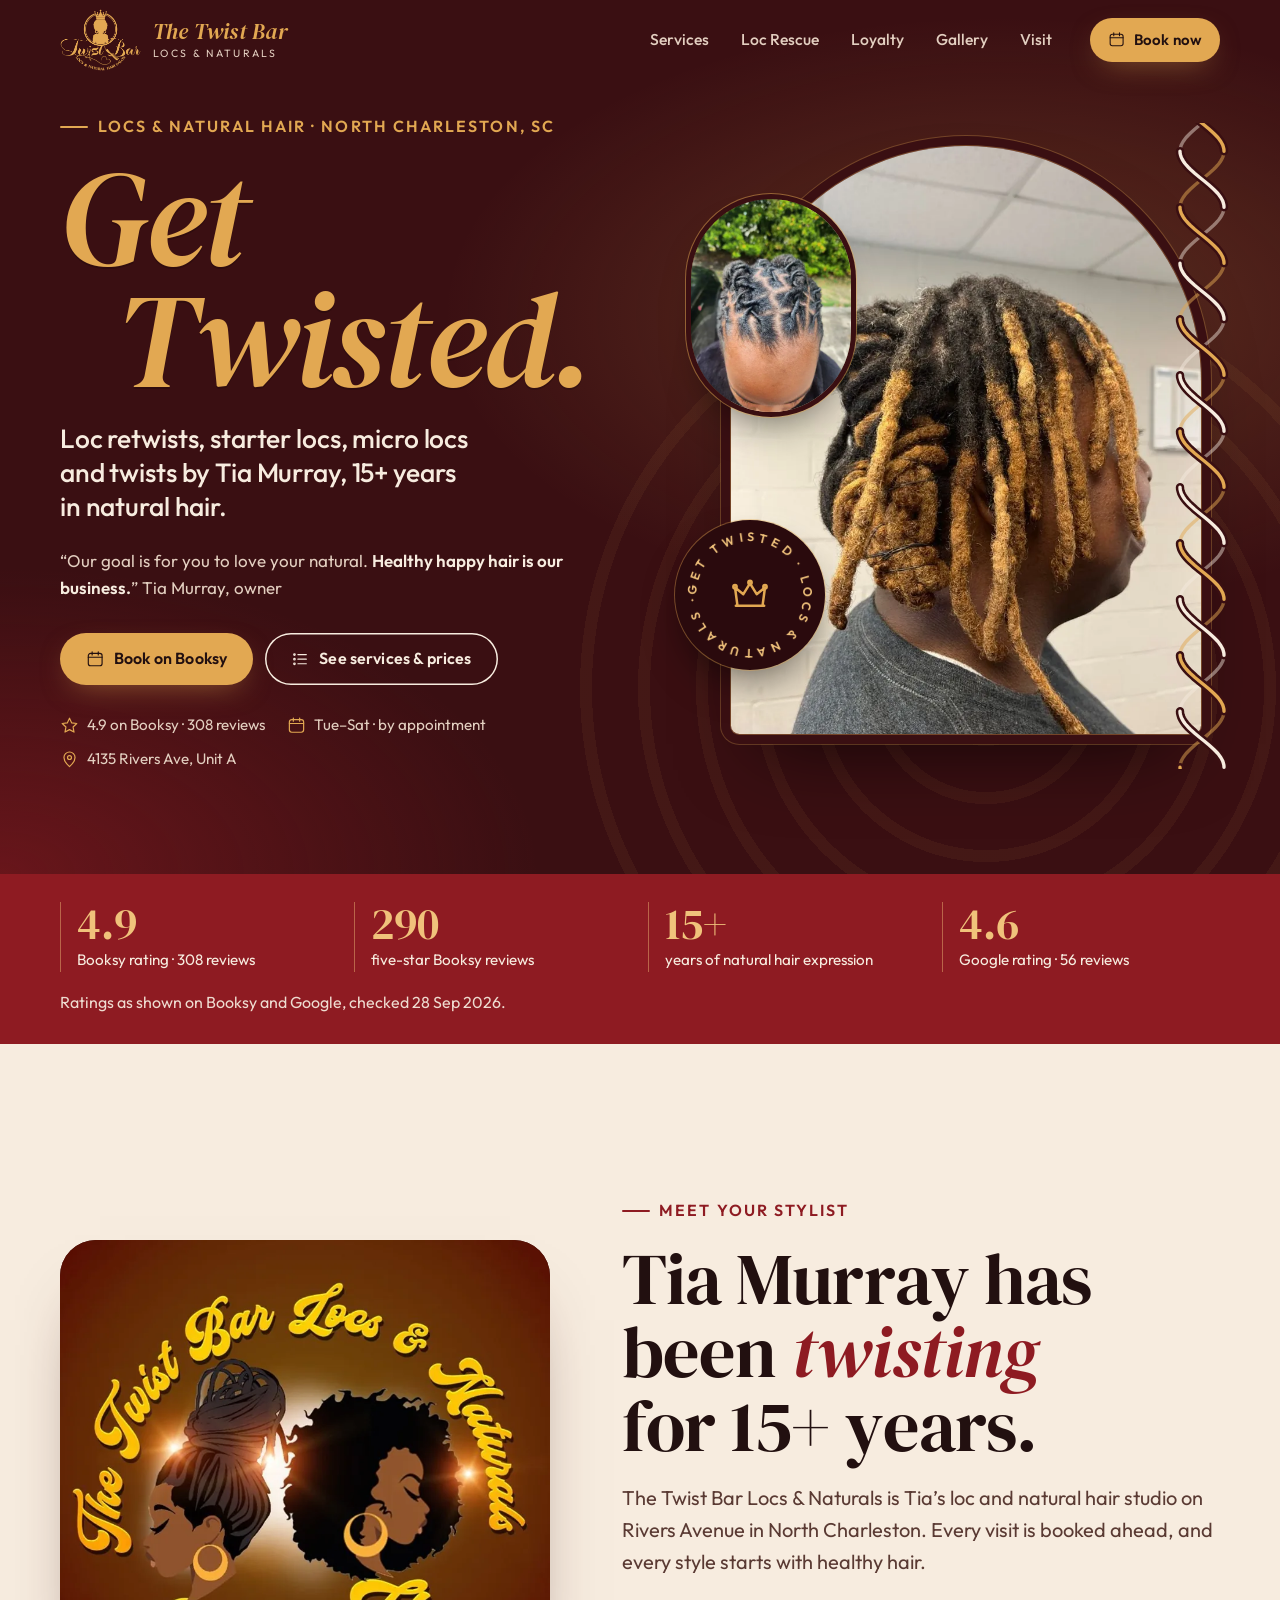
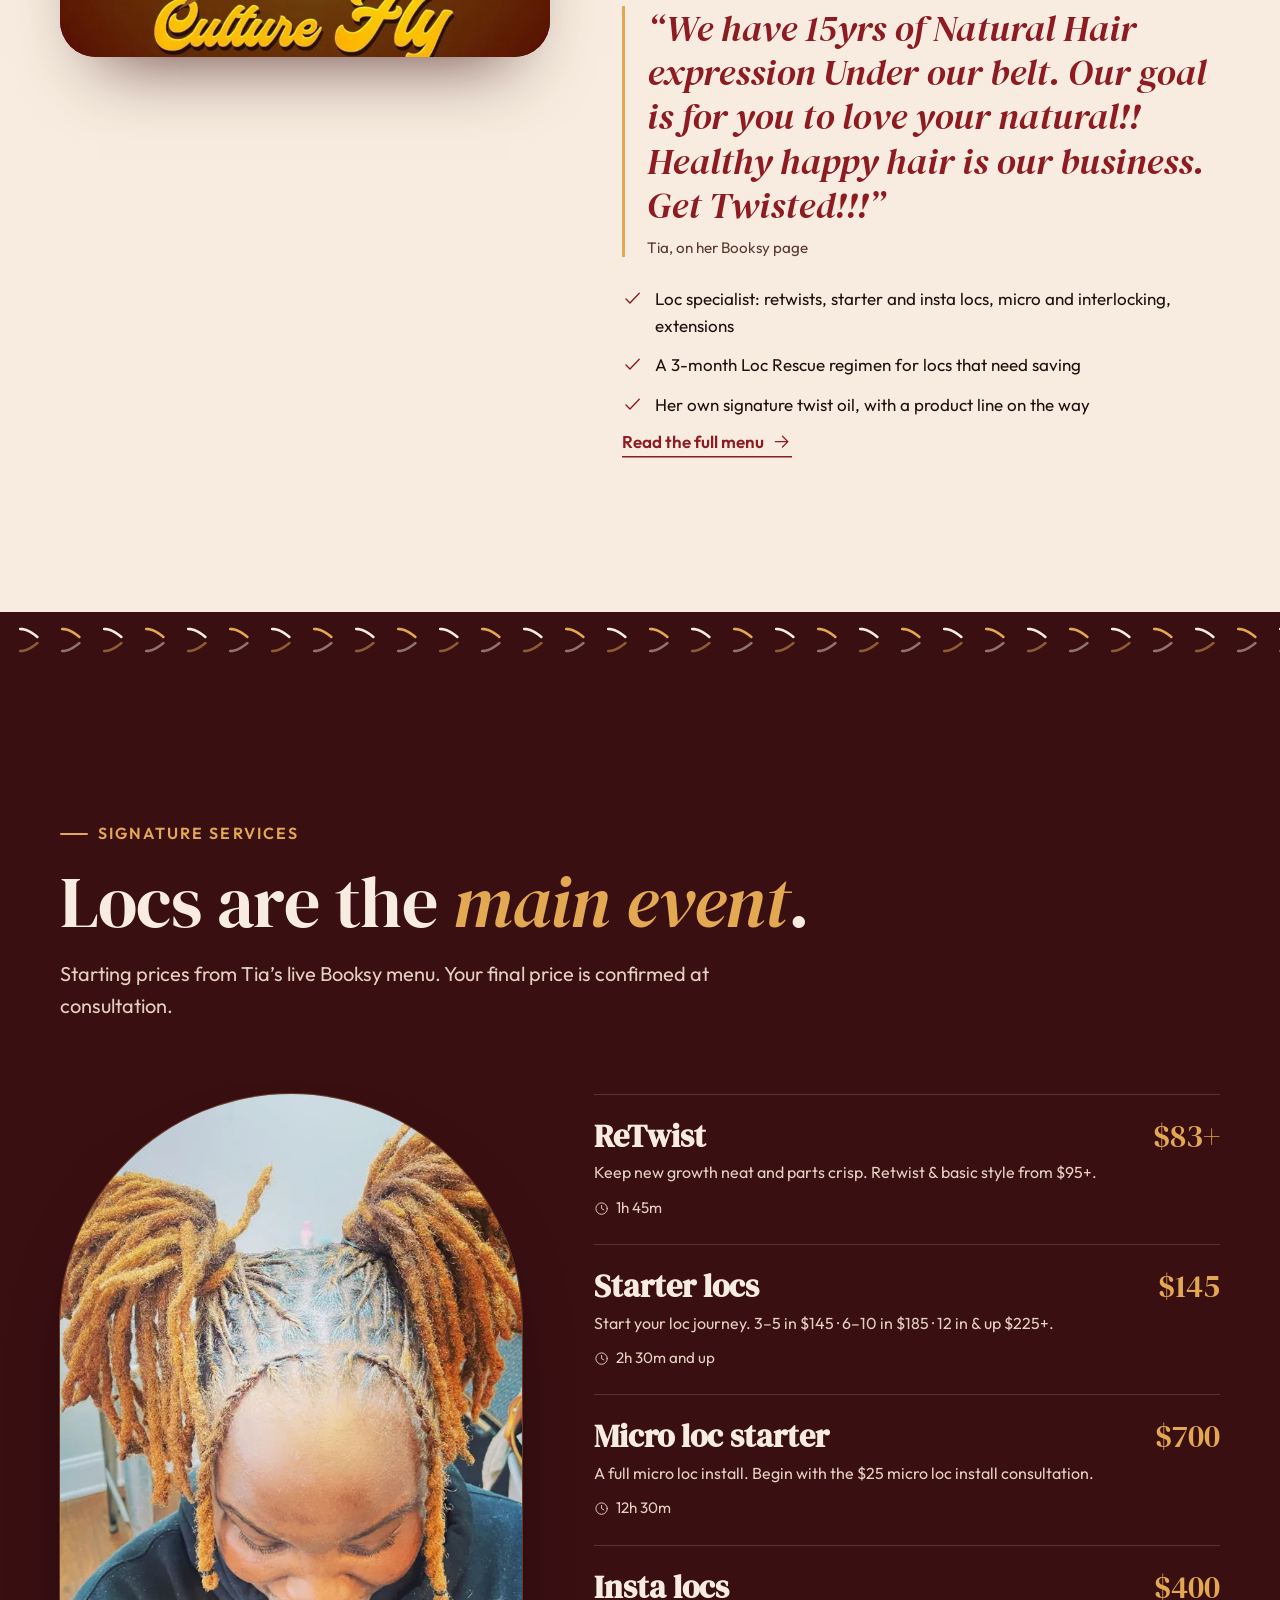
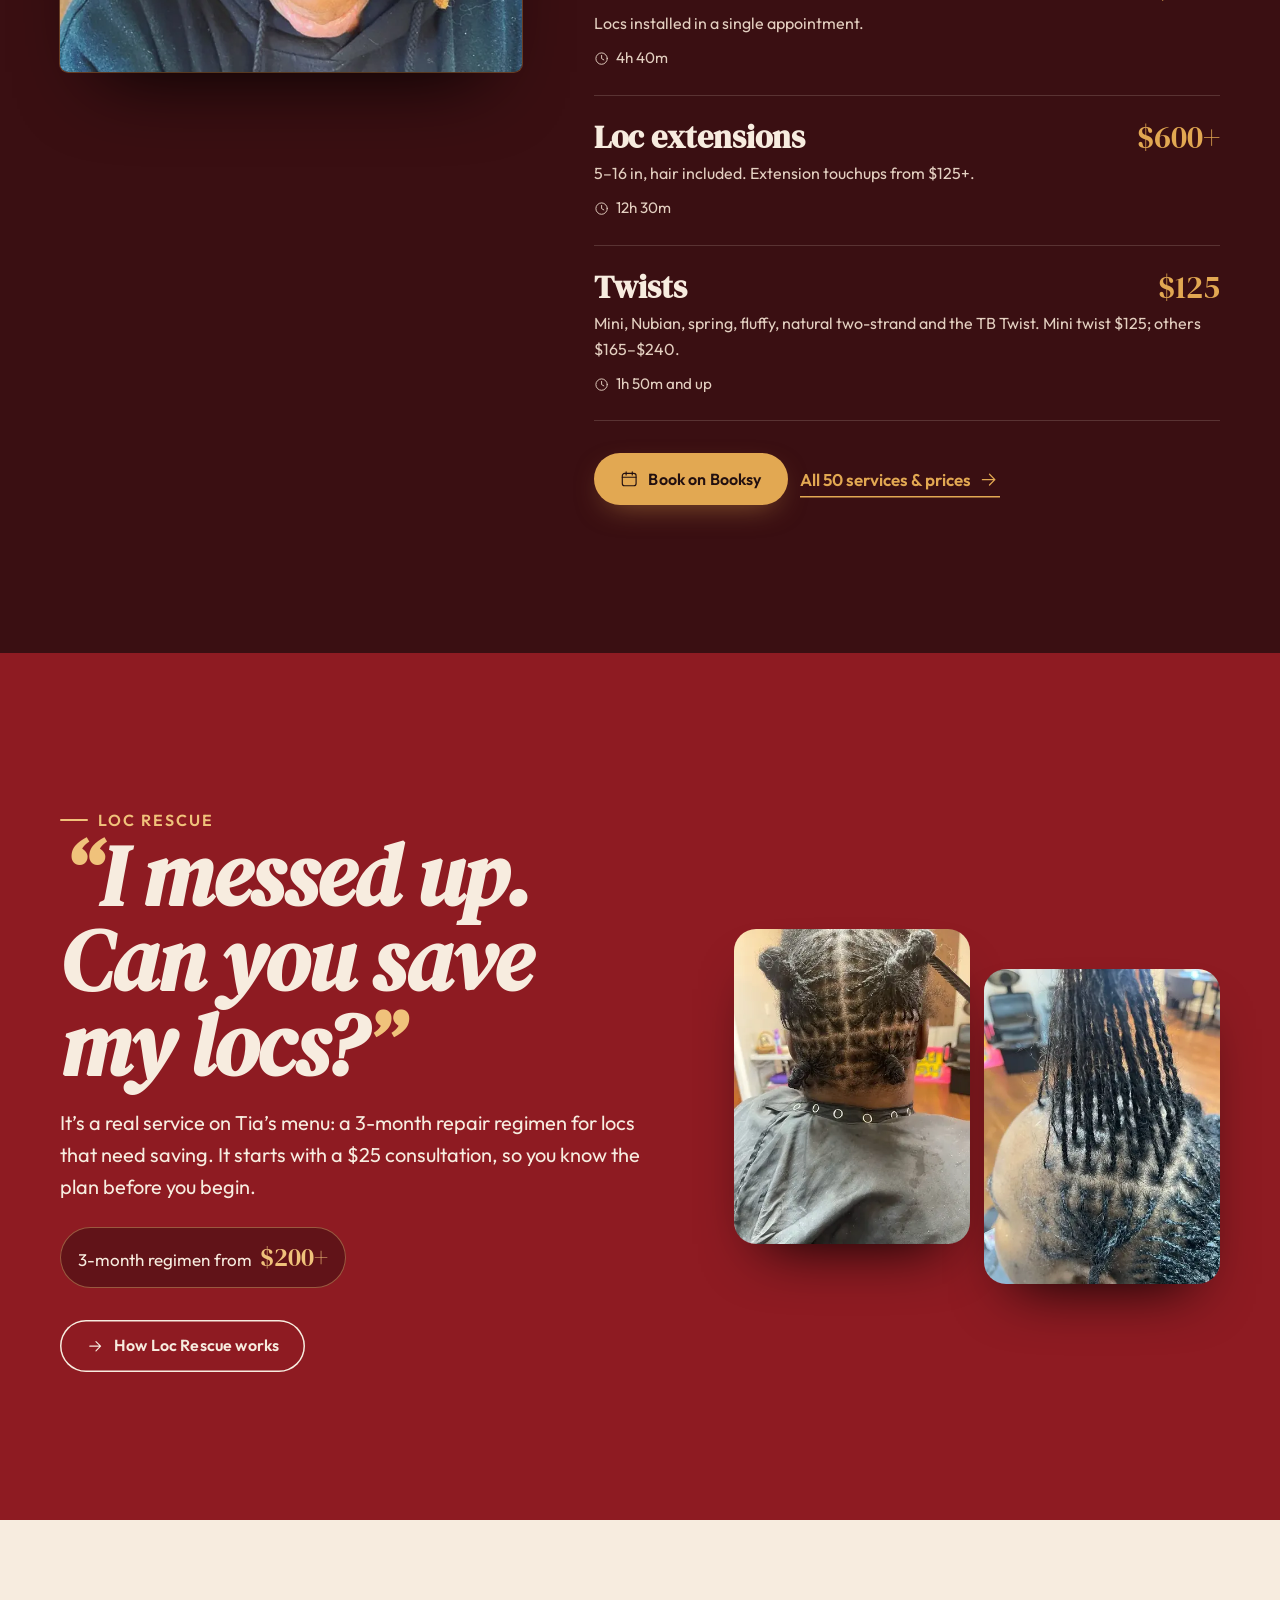
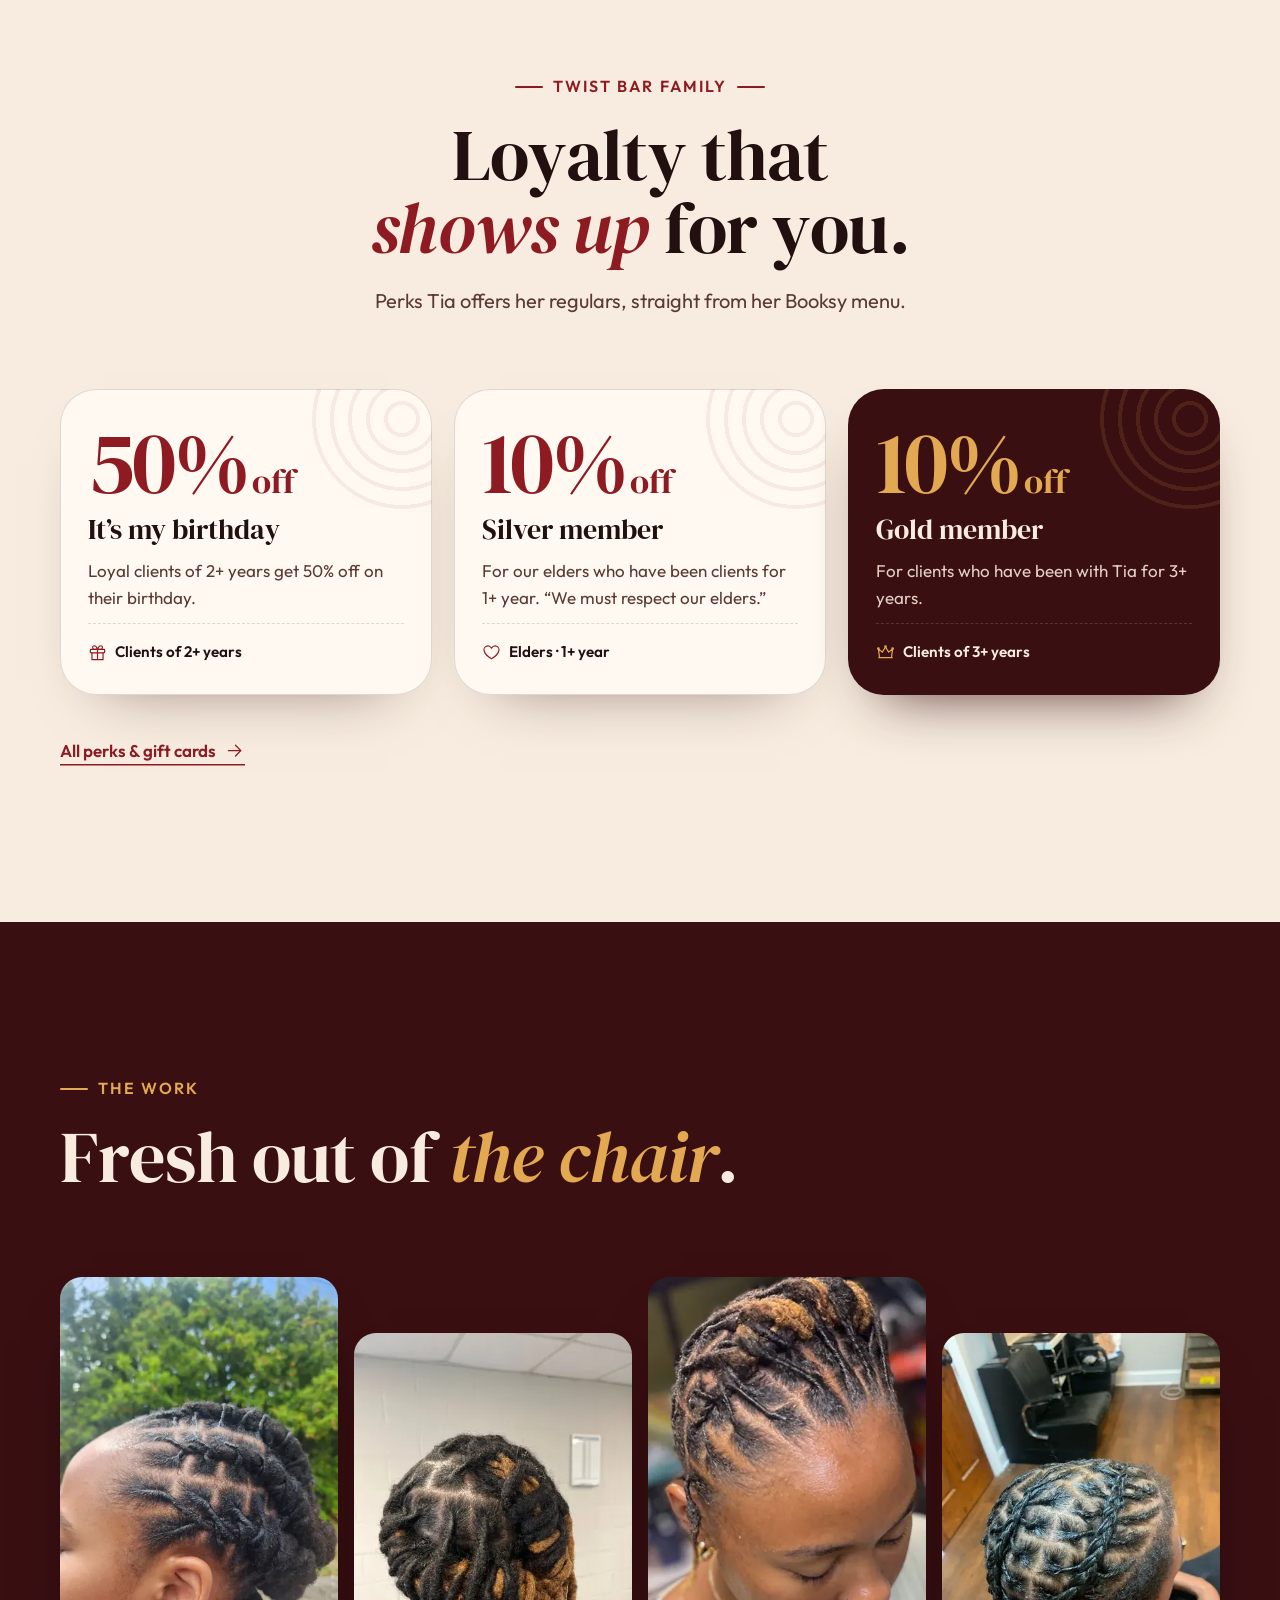
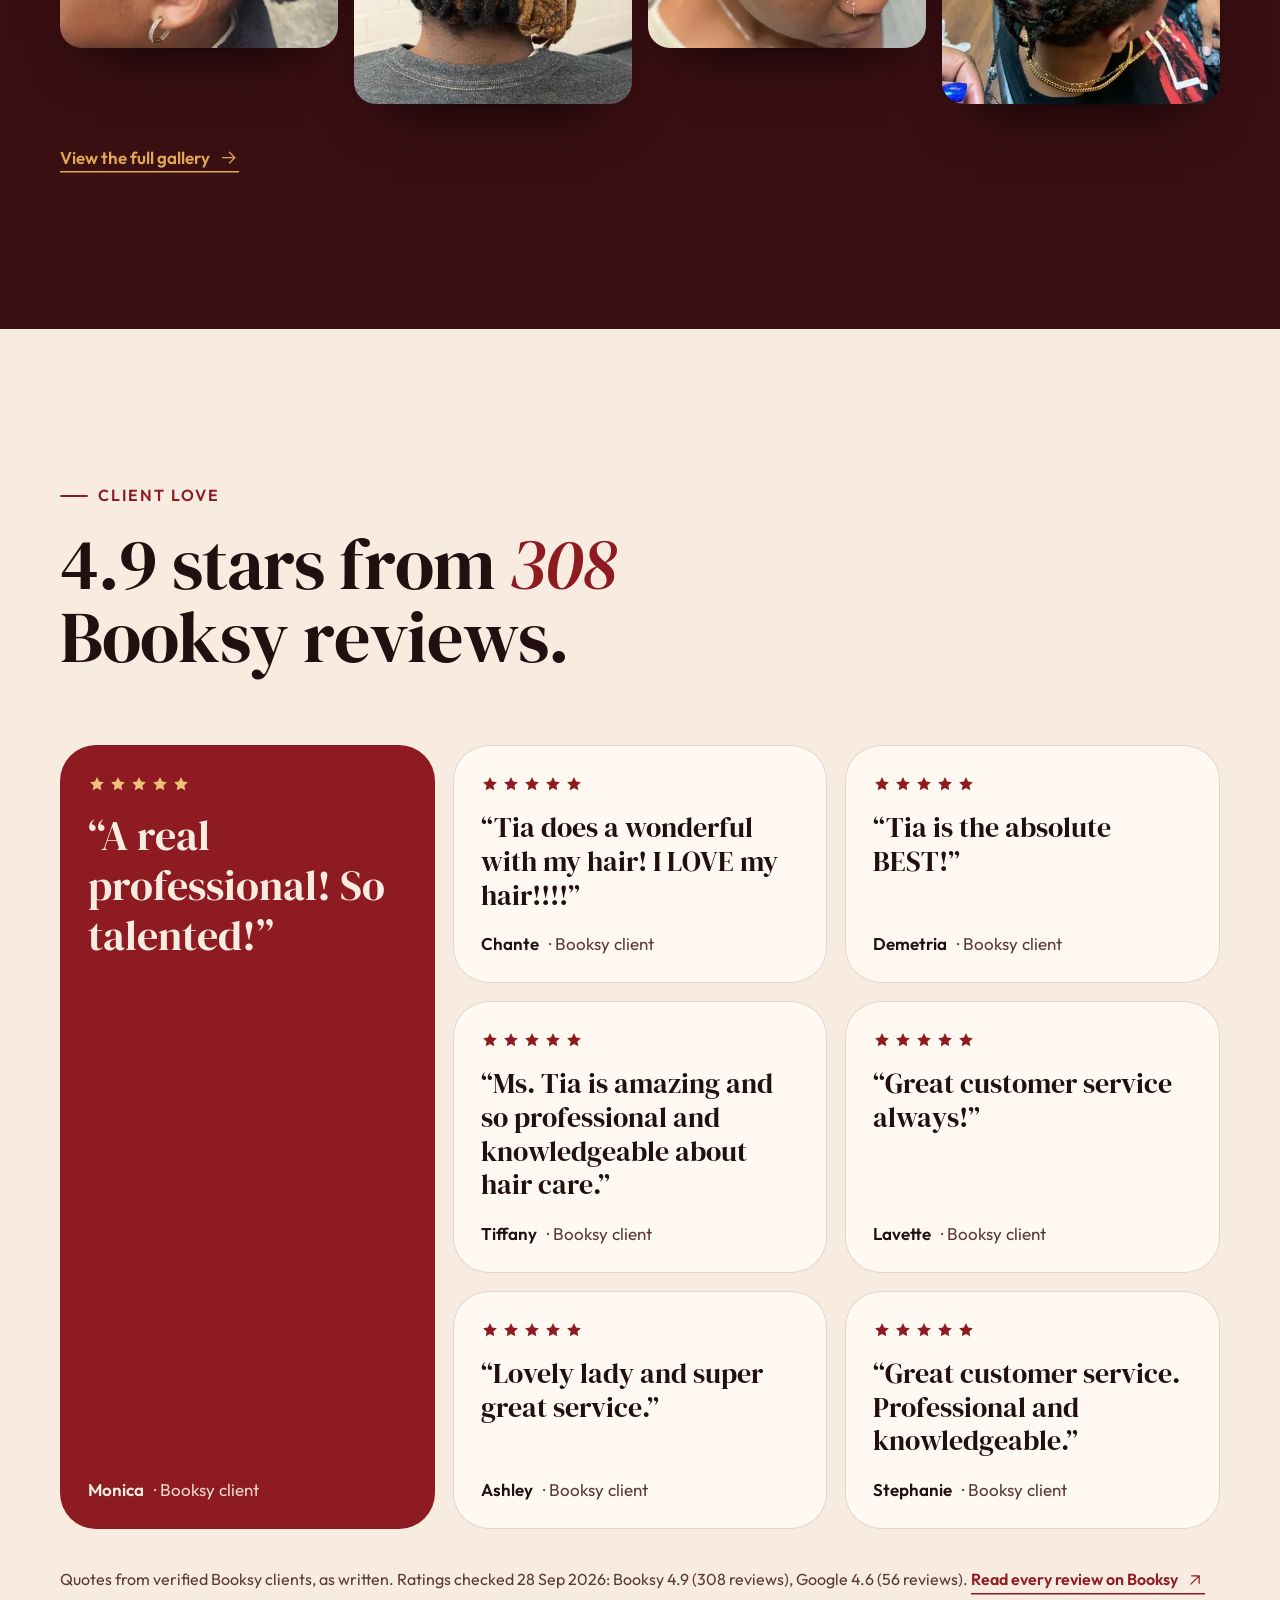
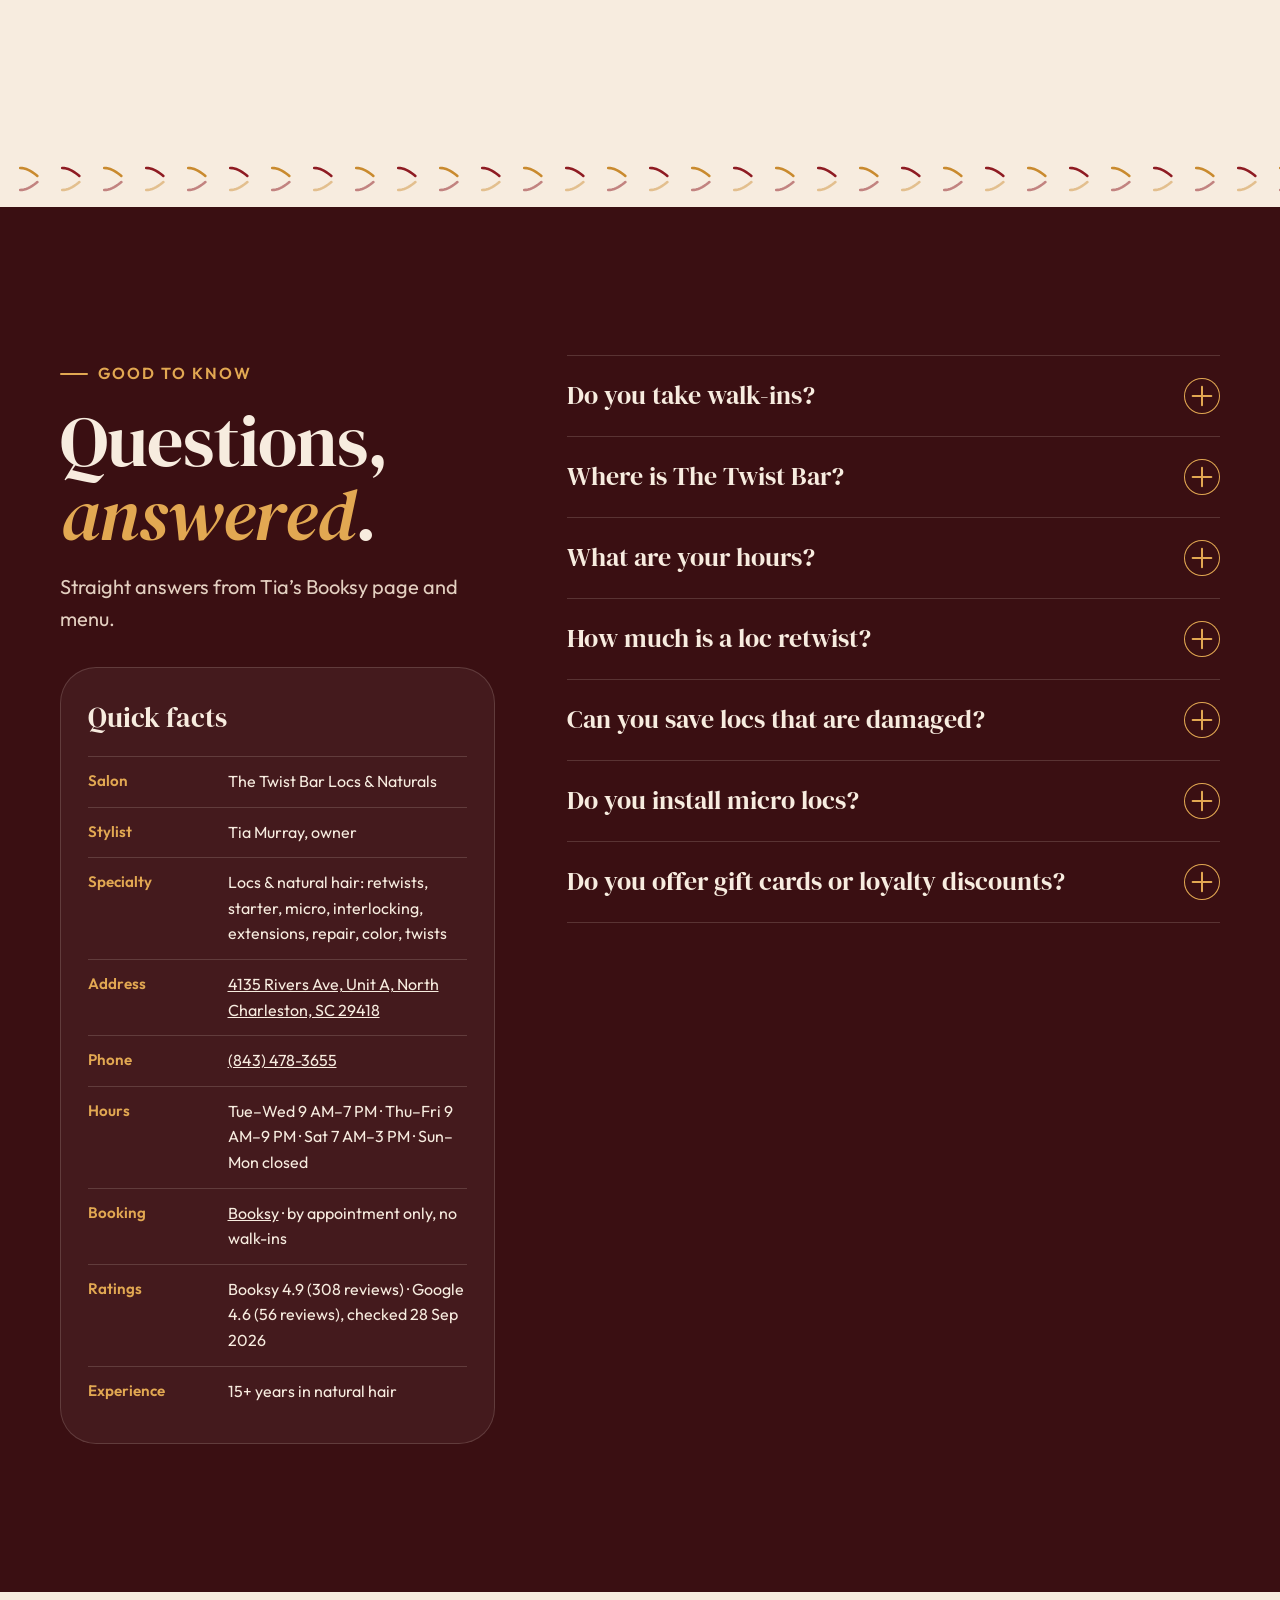
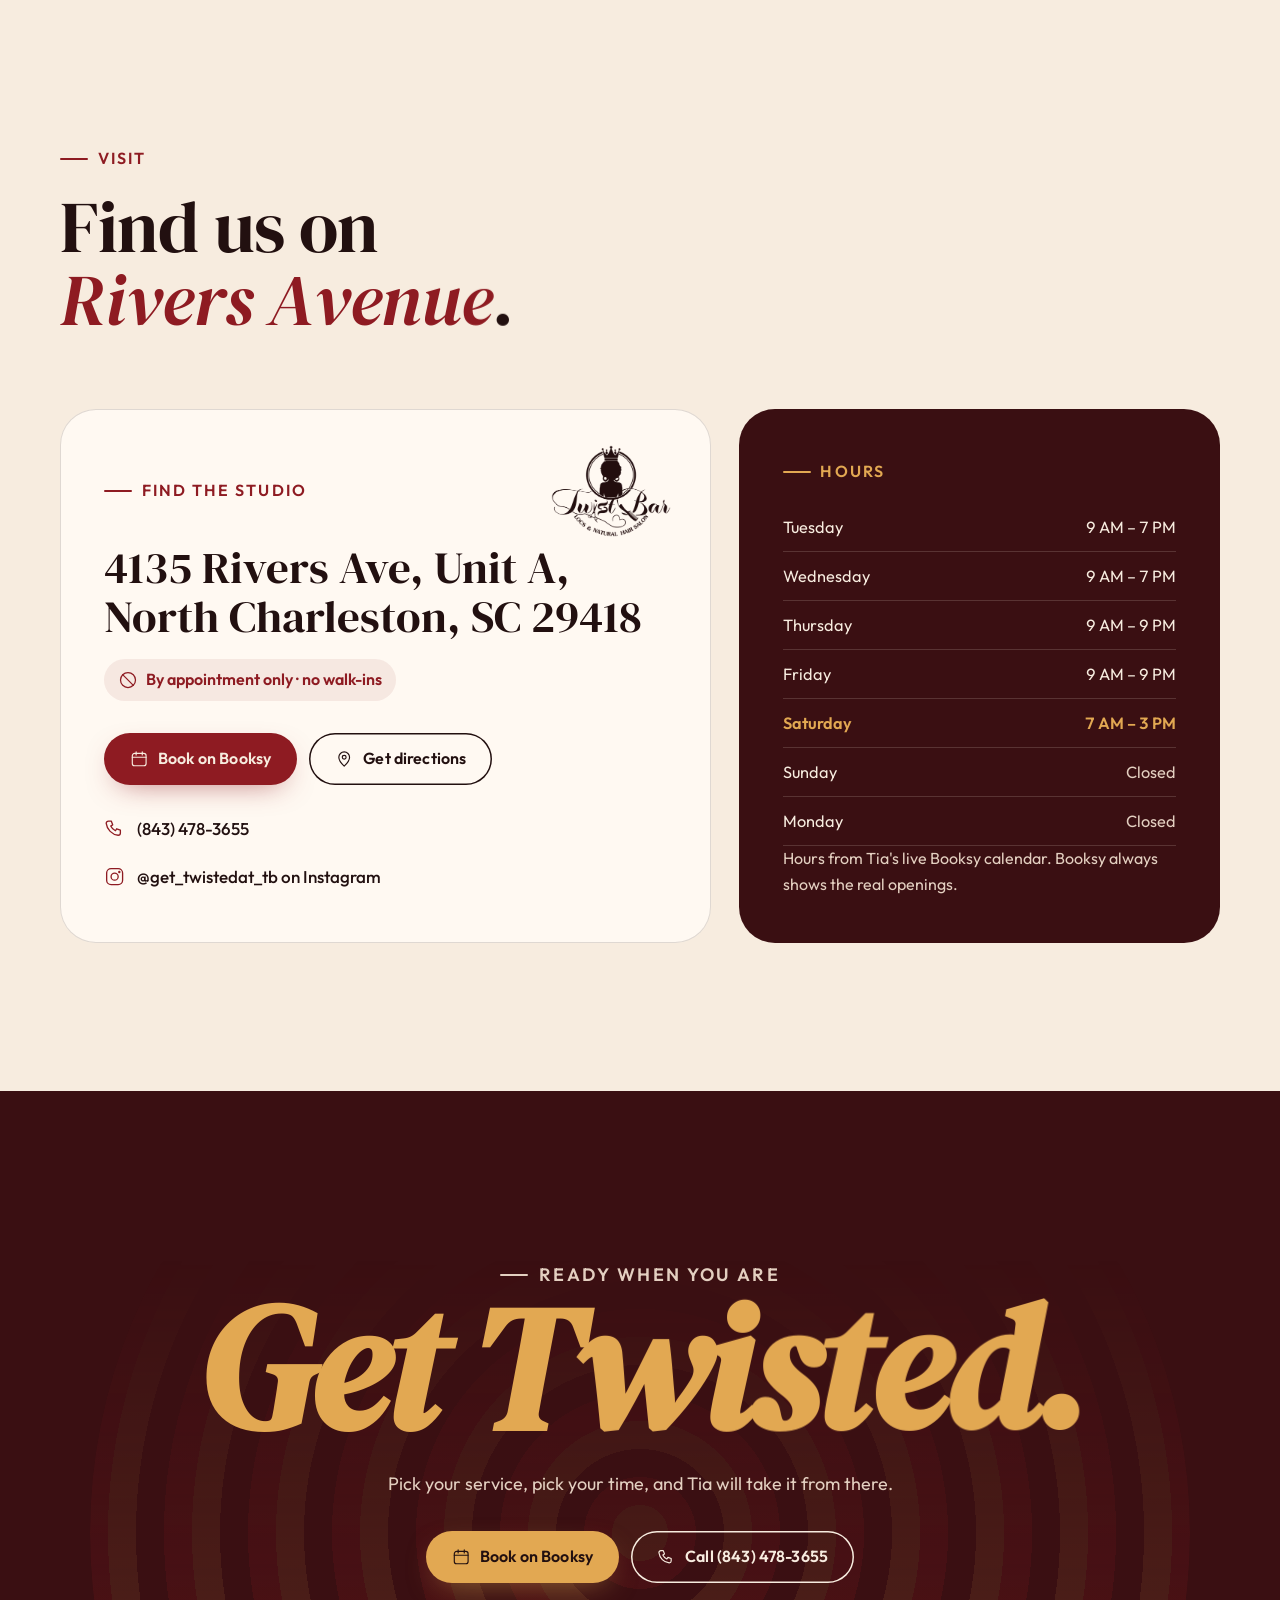
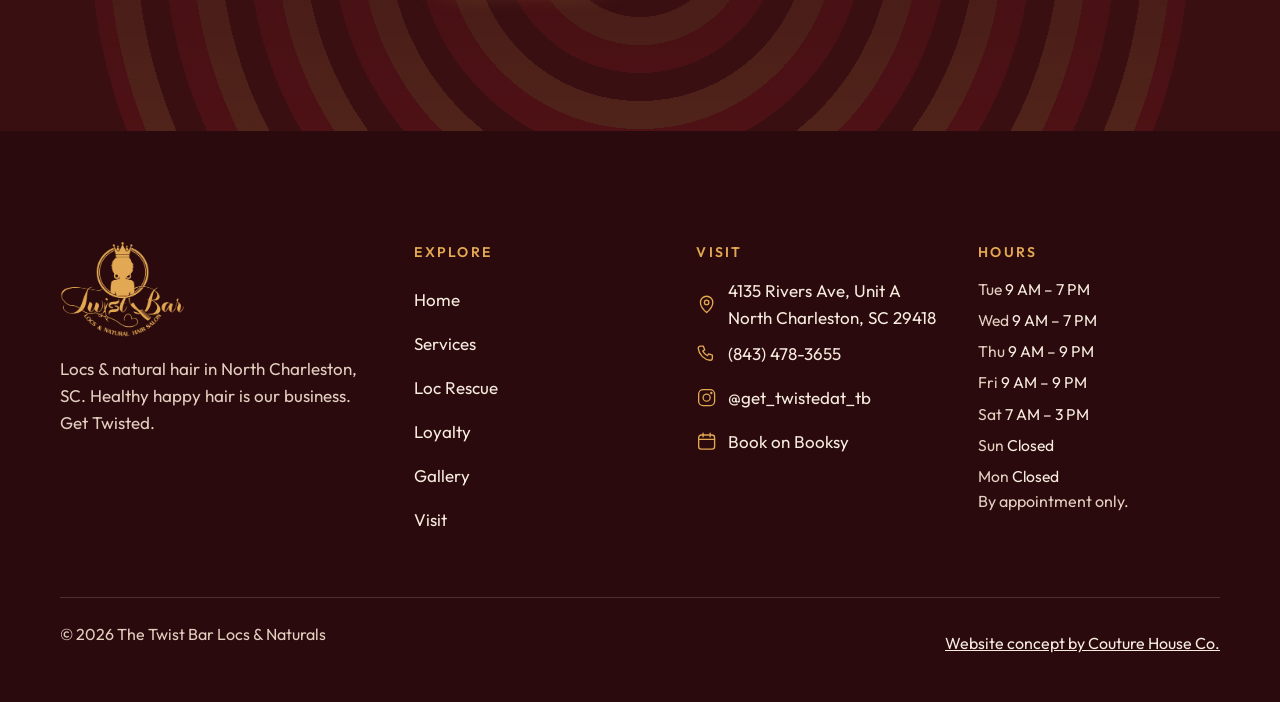
==== index.html @ 1de4cff6 "Initial commit: The Twist Bar Locs & Naturals static website Co-authored-by: Cursor <cursoragent@cur" ====
<!doctype html>
<html lang="en">
<head>
<meta charset="utf-8">
<meta name="viewport" content="width=device-width, initial-scale=1, viewport-fit=cover">
<title>Loc Salon in North Charleston, SC | The Twist Bar</title>
<meta name="description" content="Loc retwists, starter &amp; micro locs, loc repair and twists by Tia Murray in North Charleston, SC. 4.9 stars from 308 Booksy reviews. Book online.">
<link rel="canonical" href="https://the-twist-bar-locs-naturals.netlify.app/">
<meta name="robots" content="index, follow, max-image-preview:large">
<meta name="theme-color" content="#3a0f12">
<meta name="format-detection" content="telephone=no">
<meta property="og:type" content="website">
<meta property="og:site_name" content="The Twist Bar Locs &amp; Naturals">
<meta property="og:locale" content="en_US">
<meta property="og:title" content="Loc Salon in North Charleston, SC | The Twist Bar">
<meta property="og:description" content="Loc retwists, starter &amp; micro locs, loc repair and twists by Tia Murray in North Charleston, SC. 4.9 stars from 308 Booksy reviews. Book online.">
<meta property="og:url" content="https://the-twist-bar-locs-naturals.netlify.app/">
<meta property="og:image" content="https://the-twist-bar-locs-naturals.netlify.app/assets/img/share.jpg">
<meta property="og:image:width" content="1200">
<meta property="og:image:height" content="630">
<meta property="og:image:alt" content="The Twist Bar Locs &amp; Naturals: Get Twisted. Locs and natural hair in North Charleston, SC.">
<meta name="twitter:card" content="summary_large_image">
<meta name="twitter:title" content="Loc Salon in North Charleston, SC | The Twist Bar">
<meta name="twitter:description" content="Loc retwists, starter &amp; micro locs, loc repair and twists by Tia Murray in North Charleston, SC. 4.9 stars from 308 Booksy reviews. Book online.">
<meta name="twitter:image" content="https://the-twist-bar-locs-naturals.netlify.app/assets/img/share.jpg">
<meta name="twitter:image:alt" content="The Twist Bar Locs &amp; Naturals: Get Twisted.">
<meta name="geo.region" content="US-SC">
<meta name="geo.placename" content="North Charleston">
<link rel="icon" href="assets/img/favicon.svg" type="image/svg+xml">
<link rel="icon" href="assets/img/favicon-32.png" sizes="32x32" type="image/png">
<link rel="apple-touch-icon" href="assets/img/apple-touch-icon.png">
<link rel="manifest" href="site.webmanifest">
<link rel="preload" href="assets/fonts/dm-serif-display-latin-400-italic.woff2" as="font" type="font/woff2" crossorigin>

<link rel="preload" href="assets/fonts/outfit-latin-wght-normal.woff2" as="font" type="font/woff2" crossorigin>
<link rel="stylesheet" href="assets/css/site.css">
<script>document.documentElement.classList.add("js")</script>
<script defer src="assets/js/site.js"></script>
<script type="application/ld+json">{"@context":"https://schema.org","@type":"HairSalon","@id":"https://the-twist-bar-locs-naturals.netlify.app/#salon","name":"The Twist Bar Locs & Naturals","url":"https://the-twist-bar-locs-naturals.netlify.app/","telephone":"+1-843-478-3655","address":{"@type":"PostalAddress","streetAddress":"4135 Rivers Ave, Unit A","addressLocality":"North Charleston","addressRegion":"SC","postalCode":"29418","addressCountry":"US"},"openingHoursSpecification":[{"@type":"OpeningHoursSpecification","dayOfWeek":["https://schema.org/Tuesday","https://schema.org/Wednesday"],"opens":"09:00","closes":"19:00"},{"@type":"OpeningHoursSpecification","dayOfWeek":["https://schema.org/Thursday","https://schema.org/Friday"],"opens":"09:00","closes":"21:00"},{"@type":"OpeningHoursSpecification","dayOfWeek":"https://schema.org/Saturday","opens":"07:00","closes":"15:00"}],"priceRange":"$10–$700","image":["https://the-twist-bar-locs-naturals.netlify.app/assets/img/share.jpg","https://the-twist-bar-locs-naturals.netlify.app/assets/img/loc-knot-updo-honey.webp","https://the-twist-bar-locs-naturals.netlify.app/assets/img/fresh-retwist-crown.webp"],"logo":"https://the-twist-bar-locs-naturals.netlify.app/assets/img/logo-twist-bar-ink.png","sameAs":["https://www.instagram.com/get_twistedat_tb/","https://booksy.com/en-us/162900_the-twist-bar-locs-naturals_braids-locs_134778_charleston"],"alternateName":["The Twist Bar","Twist Bar Locs & Naturals"],"description":"Loc and natural hair salon in North Charleston, SC, owned by stylist Tia Murray: loc retwists, starter and insta locs, micro locs, interlocking, loc extensions, a 3-month loc repair program, color, twists and natural styles. By appointment only.","slogan":"Get Twisted!!!","founder":{"@type":"Person","@id":"https://the-twist-bar-locs-naturals.netlify.app/#tia","name":"Tia Murray","jobTitle":"Owner and loc stylist","worksFor":{"@id":"https://the-twist-bar-locs-naturals.netlify.app/#salon"}},"employee":[{"@type":"Person","@id":"https://the-twist-bar-locs-naturals.netlify.app/#tia","name":"Tia Murray","jobTitle":"Owner and loc stylist","worksFor":{"@id":"https://the-twist-bar-locs-naturals.netlify.app/#salon"}}],"currenciesAccepted":"USD","areaServed":[{"@type":"City","name":"North Charleston"},{"@type":"City","name":"Charleston"}],"knowsAbout":["Locs","Loc retwists","Starter locs","Insta locs","Micro locs","Interlocking","Loc extensions","Loc repair","Loc color","Two-strand twists","Natural hair care"],"hasOfferCatalog":{"@type":"OfferCatalog","name":"Services at The Twist Bar Locs & Naturals","itemListElement":[{"@type":"OfferCatalog","name":"Consultations","itemListElement":[{"@type":"Offer","itemOffered":{"@type":"Service","name":"Consultation"},"priceSpecification":{"@type":"PriceSpecification","priceCurrency":"USD","price":"25"},"url":"https://booksy.com/en-us/162900_the-twist-bar-locs-naturals_braids-locs_134778_charleston"},{"@type":"Offer","itemOffered":{"@type":"Service","name":"Micro loc install consultation"},"priceSpecification":{"@type":"PriceSpecification","priceCurrency":"USD","price":"25"},"url":"https://booksy.com/en-us/162900_the-twist-bar-locs-naturals_braids-locs_134778_charleston"}]},{"@type":"OfferCatalog","name":"Retwists & Styles","itemListElement":[{"@type":"Offer","itemOffered":{"@type":"Service","name":"ReTwist"},"priceSpecification":{"@type":"PriceSpecification","priceCurrency":"USD","minPrice":"83"},"url":"https://booksy.com/en-us/162900_the-twist-bar-locs-naturals_braids-locs_134778_charleston"},{"@type":"Offer","itemOffered":{"@type":"Service","name":"Retwist & basic style","description":"3-part shampoo, deep condition, retwist and a basic style."},"priceSpecification":{"@type":"PriceSpecification","priceCurrency":"USD","minPrice":"95"},"url":"https://booksy.com/en-us/162900_the-twist-bar-locs-naturals_braids-locs_134778_charleston"},{"@type":"Offer","itemOffered":{"@type":"Service","name":"Retwist & 2 strand twist"},"priceSpecification":{"@type":"PriceSpecification","priceCurrency":"USD","price":"133"},"url":"https://booksy.com/en-us/162900_the-twist-bar-locs-naturals_braids-locs_134778_charleston"},{"@type":"Offer","itemOffered":{"@type":"Service","name":"Loc retwist & pipe cleaners"},"priceSpecification":{"@type":"PriceSpecification","priceCurrency":"USD","price":"125"},"url":"https://booksy.com/en-us/162900_the-twist-bar-locs-naturals_braids-locs_134778_charleston"},{"@type":"Offer","itemOffered":{"@type":"Service","name":"Loc retwist & petals"},"priceSpecification":{"@type":"PriceSpecification","priceCurrency":"USD","price":"135"},"url":"https://booksy.com/en-us/162900_the-twist-bar-locs-naturals_braids-locs_134778_charleston"},{"@type":"Offer","itemOffered":{"@type":"Service","name":"Loc retwist & rope twist"},"priceSpecification":{"@type":"PriceSpecification","priceCurrency":"USD","minPrice":"120"},"url":"https://booksy.com/en-us/162900_the-twist-bar-locs-naturals_braids-locs_134778_charleston"},{"@type":"Offer","itemOffered":{"@type":"Service","name":"Kids retwist (ages 5–12)"},"priceSpecification":{"@type":"PriceSpecification","priceCurrency":"USD","price":"75"},"url":"https://booksy.com/en-us/162900_the-twist-bar-locs-naturals_braids-locs_134778_charleston"},{"@type":"Offer","itemOffered":{"@type":"Service","name":"Loc style"},"priceSpecification":{"@type":"PriceSpecification","priceCurrency":"USD","price":"25"},"url":"https://booksy.com/en-us/162900_the-twist-bar-locs-naturals_braids-locs_134778_charleston"},{"@type":"Offer","itemOffered":{"@type":"Service","name":"Loc detox"},"priceSpecification":{"@type":"PriceSpecification","priceCurrency":"USD","price":"40"},"url":"https://booksy.com/en-us/162900_the-twist-bar-locs-naturals_braids-locs_134778_charleston"}]},{"@type":"OfferCatalog","name":"Starter & Insta Locs","itemListElement":[{"@type":"Offer","itemOffered":{"@type":"Service","name":"Starter locs (3–5 in)"},"priceSpecification":{"@type":"PriceSpecification","priceCurrency":"USD","price":"145"},"url":"https://booksy.com/en-us/162900_the-twist-bar-locs-naturals_braids-locs_134778_charleston"},{"@type":"Offer","itemOffered":{"@type":"Service","name":"Starter locs (6–10 in)"},"priceSpecification":{"@type":"PriceSpecification","priceCurrency":"USD","price":"185"},"url":"https://booksy.com/en-us/162900_the-twist-bar-locs-naturals_braids-locs_134778_charleston"},{"@type":"Offer","itemOffered":{"@type":"Service","name":"Starter locs (12 in & up)"},"priceSpecification":{"@type":"PriceSpecification","priceCurrency":"USD","minPrice":"225"},"url":"https://booksy.com/en-us/162900_the-twist-bar-locs-naturals_braids-locs_134778_charleston"},{"@type":"Offer","itemOffered":{"@type":"Service","name":"Insta locs"},"priceSpecification":{"@type":"PriceSpecification","priceCurrency":"USD","price":"400"},"url":"https://booksy.com/en-us/162900_the-twist-bar-locs-naturals_braids-locs_134778_charleston"}]},{"@type":"OfferCatalog","name":"Micro & Interlocking","itemListElement":[{"@type":"Offer","itemOffered":{"@type":"Service","name":"Micro loc starter"},"priceSpecification":{"@type":"PriceSpecification","priceCurrency":"USD","price":"700"},"url":"https://booksy.com/en-us/162900_the-twist-bar-locs-naturals_braids-locs_134778_charleston"},{"@type":"Offer","itemOffered":{"@type":"Service","name":"Micro loc retightening (on schedule)","description":"For micro locs kept on their retightening schedule."},"priceSpecification":{"@type":"PriceSpecification","priceCurrency":"USD","price":"150"},"url":"https://booksy.com/en-us/162900_the-twist-bar-locs-naturals_braids-locs_134778_charleston"},{"@type":"Offer","itemOffered":{"@type":"Service","name":"Interlock start"},"priceSpecification":{"@type":"PriceSpecification","priceCurrency":"USD","price":"375"},"url":"https://booksy.com/en-us/162900_the-twist-bar-locs-naturals_braids-locs_134778_charleston"},{"@type":"Offer","itemOffered":{"@type":"Service","name":"Interlock retightening (3–6 in, 5 weeks)","description":"For 3–6 in locs on a 5-week schedule."},"priceSpecification":{"@type":"PriceSpecification","priceCurrency":"USD","minPrice":"135"},"url":"https://booksy.com/en-us/162900_the-twist-bar-locs-naturals_braids-locs_134778_charleston"}]},{"@type":"OfferCatalog","name":"Extensions & Repair","itemListElement":[{"@type":"Offer","itemOffered":{"@type":"Service","name":"I messed up. Can you save my locs?","description":"Loc Rescue: a 3-month repair regimen."},"priceSpecification":{"@type":"PriceSpecification","priceCurrency":"USD","minPrice":"200"},"url":"https://booksy.com/en-us/162900_the-twist-bar-locs-naturals_braids-locs_134778_charleston"},{"@type":"Offer","itemOffered":{"@type":"Service","name":"I need everything done","description":"Loc detox, scalp detox shampoo, deep condition or hot oil, retwist and any style, plus a loc sock and a bottle of our own signature twist oil."},"priceSpecification":{"@type":"PriceSpecification","priceCurrency":"USD","price":"250"},"url":"https://booksy.com/en-us/162900_the-twist-bar-locs-naturals_braids-locs_134778_charleston"},{"@type":"Offer","itemOffered":{"@type":"Service","name":"Loc extensions (5–16 in, hair included)"},"priceSpecification":{"@type":"PriceSpecification","priceCurrency":"USD","minPrice":"600"},"url":"https://booksy.com/en-us/162900_the-twist-bar-locs-naturals_braids-locs_134778_charleston"},{"@type":"Offer","itemOffered":{"@type":"Service","name":"Loc extension touchup"},"priceSpecification":{"@type":"PriceSpecification","priceCurrency":"USD","minPrice":"125"},"url":"https://booksy.com/en-us/162900_the-twist-bar-locs-naturals_braids-locs_134778_charleston"},{"@type":"Offer","itemOffered":{"@type":"Service","name":"Loc reattachment"},"priceSpecification":{"@type":"PriceSpecification","priceCurrency":"USD","price":"400"},"url":"https://booksy.com/en-us/162900_the-twist-bar-locs-naturals_braids-locs_134778_charleston"}]},{"@type":"OfferCatalog","name":"Color","itemListElement":[{"@type":"Offer","itemOffered":{"@type":"Service","name":"Color & start (12 in & up)"},"priceSpecification":{"@type":"PriceSpecification","priceCurrency":"USD","minPrice":"300"},"url":"https://booksy.com/en-us/162900_the-twist-bar-locs-naturals_braids-locs_134778_charleston"},{"@type":"Offer","itemOffered":{"@type":"Service","name":"Retwist, color & basic style"},"priceSpecification":{"@type":"PriceSpecification","priceCurrency":"USD","price":"225"},"url":"https://booksy.com/en-us/162900_the-twist-bar-locs-naturals_braids-locs_134778_charleston"},{"@type":"Offer","itemOffered":{"@type":"Service","name":"Color"},"priceSpecification":{"@type":"PriceSpecification","priceCurrency":"USD","price":"75"},"url":"https://booksy.com/en-us/162900_the-twist-bar-locs-naturals_braids-locs_134778_charleston"},{"@type":"Offer","itemOffered":{"@type":"Service","name":"Light & color"},"priceSpecification":{"@type":"PriceSpecification","priceCurrency":"USD","price":"75"},"url":"https://booksy.com/en-us/162900_the-twist-bar-locs-naturals_braids-locs_134778_charleston"},{"@type":"Offer","itemOffered":{"@type":"Service","name":"Loc tip color"},"priceSpecification":{"@type":"PriceSpecification","priceCurrency":"USD","price":"65"},"url":"https://booksy.com/en-us/162900_the-twist-bar-locs-naturals_braids-locs_134778_charleston"},{"@type":"Offer","itemOffered":{"@type":"Service","name":"Grey coverage"},"priceSpecification":{"@type":"PriceSpecification","priceCurrency":"USD","price":"40"},"url":"https://booksy.com/en-us/162900_the-twist-bar-locs-naturals_braids-locs_134778_charleston"}]},{"@type":"OfferCatalog","name":"Twists","itemListElement":[{"@type":"Offer","itemOffered":{"@type":"Service","name":"Mini twist"},"priceSpecification":{"@type":"PriceSpecification","priceCurrency":"USD","price":"125"},"url":"https://booksy.com/en-us/162900_the-twist-bar-locs-naturals_braids-locs_134778_charleston"},{"@type":"Offer","itemOffered":{"@type":"Service","name":"Nubian twist (hair included)"},"priceSpecification":{"@type":"PriceSpecification","priceCurrency":"USD","price":"200"},"url":"https://booksy.com/en-us/162900_the-twist-bar-locs-naturals_braids-locs_134778_charleston"},{"@type":"Offer","itemOffered":{"@type":"Service","name":"Spring twist (hair included)"},"priceSpecification":{"@type":"PriceSpecification","priceCurrency":"USD","price":"200"},"url":"https://booksy.com/en-us/162900_the-twist-bar-locs-naturals_braids-locs_134778_charleston"},{"@type":"Offer","itemOffered":{"@type":"Service","name":"Fluffy twist (hair included)"},"priceSpecification":{"@type":"PriceSpecification","priceCurrency":"USD","price":"165"},"url":"https://booksy.com/en-us/162900_the-twist-bar-locs-naturals_braids-locs_134778_charleston"},{"@type":"Offer","itemOffered":{"@type":"Service","name":"TB Twist (short)"},"priceSpecification":{"@type":"PriceSpecification","priceCurrency":"USD","price":"185"},"url":"https://booksy.com/en-us/162900_the-twist-bar-locs-naturals_braids-locs_134778_charleston"},{"@type":"Offer","itemOffered":{"@type":"Service","name":"Natural two strand twist (human hair)"},"priceSpecification":{"@type":"PriceSpecification","priceCurrency":"USD","price":"240"},"url":"https://booksy.com/en-us/162900_the-twist-bar-locs-naturals_braids-locs_134778_charleston"}]},{"@type":"OfferCatalog","name":"Natural Hair & Treatments","itemListElement":[{"@type":"Offer","itemOffered":{"@type":"Service","name":"Natural style"},"priceSpecification":{"@type":"PriceSpecification","priceCurrency":"USD","price":"85"},"url":"https://booksy.com/en-us/162900_the-twist-bar-locs-naturals_braids-locs_134778_charleston"},{"@type":"Offer","itemOffered":{"@type":"Service","name":"Twist out"},"priceSpecification":{"@type":"PriceSpecification","priceCurrency":"USD","price":"50"},"url":"https://booksy.com/en-us/162900_the-twist-bar-locs-naturals_braids-locs_134778_charleston"},{"@type":"Offer","itemOffered":{"@type":"Service","name":"Flat twist out"},"priceSpecification":{"@type":"PriceSpecification","priceCurrency":"USD","price":"55"},"url":"https://booksy.com/en-us/162900_the-twist-bar-locs-naturals_braids-locs_134778_charleston"},{"@type":"Offer","itemOffered":{"@type":"Service","name":"Flat twist with afro kinky hair added"},"priceSpecification":{"@type":"PriceSpecification","priceCurrency":"USD","minPrice":"100"},"url":"https://booksy.com/en-us/162900_the-twist-bar-locs-naturals_braids-locs_134778_charleston"},{"@type":"Offer","itemOffered":{"@type":"Service","name":"Rod set"},"priceSpecification":{"@type":"PriceSpecification","priceCurrency":"USD","price":"90"},"url":"https://booksy.com/en-us/162900_the-twist-bar-locs-naturals_braids-locs_134778_charleston"},{"@type":"Offer","itemOffered":{"@type":"Service","name":"Big chop"},"priceSpecification":{"@type":"PriceSpecification","priceCurrency":"USD","price":"30"},"url":"https://booksy.com/en-us/162900_the-twist-bar-locs-naturals_braids-locs_134778_charleston"},{"@type":"Offer","itemOffered":{"@type":"Service","name":"Trim"},"priceSpecification":{"@type":"PriceSpecification","priceCurrency":"USD","price":"20"},"url":"https://booksy.com/en-us/162900_the-twist-bar-locs-naturals_braids-locs_134778_charleston"},{"@type":"Offer","itemOffered":{"@type":"Service","name":"Shampoo & condition"},"priceSpecification":{"@type":"PriceSpecification","priceCurrency":"USD","price":"35"},"url":"https://booksy.com/en-us/162900_the-twist-bar-locs-naturals_braids-locs_134778_charleston"},{"@type":"Offer","itemOffered":{"@type":"Service","name":"Deep condition"},"priceSpecification":{"@type":"PriceSpecification","priceCurrency":"USD","price":"10"},"url":"https://booksy.com/en-us/162900_the-twist-bar-locs-naturals_braids-locs_134778_charleston"},{"@type":"Offer","itemOffered":{"@type":"Service","name":"Hot oil treatment"},"priceSpecification":{"@type":"PriceSpecification","priceCurrency":"USD","price":"10"},"url":"https://booksy.com/en-us/162900_the-twist-bar-locs-naturals_braids-locs_134778_charleston"},{"@type":"Offer","itemOffered":{"@type":"Service","name":"Protein treatment"},"priceSpecification":{"@type":"PriceSpecification","priceCurrency":"USD","price":"20"},"url":"https://booksy.com/en-us/162900_the-twist-bar-locs-naturals_braids-locs_134778_charleston"}]},{"@type":"OfferCatalog","name":"Loyalty perks","itemListElement":[{"@type":"Offer","itemOffered":{"@type":"Service","name":"It's my birthday","description":"50% off on your birthday for loyal clients of 2+ years."},"priceSpecification":{"@type":"PriceSpecification","priceCurrency":"USD","price":"0"},"url":"https://booksy.com/en-us/162900_the-twist-bar-locs-naturals_braids-locs_134778_charleston"},{"@type":"Offer","itemOffered":{"@type":"Service","name":"Silver member","description":"10% off for our elders who have been clients for 1+ year."},"priceSpecification":{"@type":"PriceSpecification","priceCurrency":"USD","price":"0"},"url":"https://booksy.com/en-us/162900_the-twist-bar-locs-naturals_braids-locs_134778_charleston"},{"@type":"Offer","itemOffered":{"@type":"Service","name":"Gold member","description":"10% off for clients of 3+ years."},"priceSpecification":{"@type":"PriceSpecification","priceCurrency":"USD","price":"5"},"url":"https://booksy.com/en-us/162900_the-twist-bar-locs-naturals_braids-locs_134778_charleston"}]}]},"potentialAction":{"@type":"ReserveAction","target":{"@type":"EntryPoint","urlTemplate":"https://booksy.com/en-us/162900_the-twist-bar-locs-naturals_braids-locs_134778_charleston","inLanguage":"en-US","actionPlatform":["https://schema.org/DesktopWebPlatform","https://schema.org/MobileWebPlatform"]},"result":{"@type":"Reservation","name":"Appointment at The Twist Bar Locs & Naturals"}}}</script>
<script type="application/ld+json">{"@context":"https://schema.org","@type":"WebSite","@id":"https://the-twist-bar-locs-naturals.netlify.app/#website","url":"https://the-twist-bar-locs-naturals.netlify.app/","name":"The Twist Bar Locs & Naturals","inLanguage":"en-US","publisher":{"@id":"https://the-twist-bar-locs-naturals.netlify.app/#salon"}}</script>
<script type="application/ld+json">{"@context":"https://schema.org","@type":"FAQPage","mainEntity":[{"@type":"Question","name":"Do you take walk-ins?","acceptedAnswer":{"@type":"Answer","text":"No. The Twist Bar is by appointment only, and there is no waiting area. Book your time on Booksy and arrive at your appointment time."}},{"@type":"Question","name":"Where is The Twist Bar?","acceptedAnswer":{"@type":"Answer","text":"4135 Rivers Ave, Unit A, North Charleston, SC 29418. Use Get directions for Google Maps, or call (843) 478-3655."}},{"@type":"Question","name":"What are your hours?","acceptedAnswer":{"@type":"Answer","text":"Tuesday and Wednesday 9 AM to 7 PM, Thursday and Friday 9 AM to 9 PM, and Saturday 7 AM to 3 PM. Closed Sunday and Monday. Booksy shows Tia's live openings."}},{"@type":"Question","name":"How much is a loc retwist?","acceptedAnswer":{"@type":"Answer","text":"A ReTwist starts at $83 and takes about 1 hour 45 minutes. Retwist & basic style, with a 3-part shampoo and deep condition, starts at $95. A kids retwist (ages 5 to 12) is $75."}},{"@type":"Question","name":"Can you save locs that are damaged?","acceptedAnswer":{"@type":"Answer","text":"That is what Loc Rescue is for. Tia's “I messed up. Can you save my locs?” service is a 3-month repair regimen starting at $200. Start with a $25 consultation so she can see your locs and set the plan. How Loc Rescue works."}},{"@type":"Question","name":"Do you install micro locs?","acceptedAnswer":{"@type":"Answer","text":"Yes. A micro loc starter is $700 and takes about 12 and a half hours, and there is a $25 micro loc install consultation. Micro loc retightening on schedule is $150."}},{"@type":"Question","name":"Do you offer gift cards or loyalty discounts?","acceptedAnswer":{"@type":"Answer","text":"Gift cards are available on Booksy. Loyal clients of 2+ years get 50% off on their birthday, and Silver (elders, 1+ year) and Gold (3+ years) members get 10% off. See the loyalty perks."}}]}</script>
</head>
<body>
<a class="skip-link" href="#main">Skip to content</a>
<header class="site-header">
  <div class="wrap header-inner">
    <a class="brand" href="index.html" aria-current="page"><img src="assets/img/logo-twist-bar-gold-320.webp" width="320" height="245" alt="The Twist Bar Locs &amp; Naturals home"><span class="brand-text" aria-hidden="true"><span class="brand-name">The Twist Bar</span><span class="brand-sub">Locs &amp; Naturals</span></span></a>
    <nav class="nav-desktop" aria-label="Primary"><ul><li><a href="services.html">Services</a></li><li><a href="loc-rescue.html">Loc Rescue</a></li><li><a href="loyalty.html">Loyalty</a></li><li><a href="gallery.html">Gallery</a></li><li><a href="visit.html">Visit</a></li></ul></nav>
    <a class="btn btn--sm header-book" href="https://booksy.com/en-us/162900_the-twist-bar-locs-naturals_braids-locs_134778_charleston" rel="noopener"><svg class="icon" viewBox="0 0 24 24" aria-hidden="true" focusable="false"><rect x="3" y="4.5" width="18" height="16" rx="3"/><path d="M3 9.5h18M8 2.5v4M16 2.5v4"/></svg><span>Book now</span></a>
    <button class="menu-toggle needs-js" type="button" aria-expanded="false" aria-controls="site-menu"><span class="bars" aria-hidden="true"></span><span class="lbl">Menu</span></button>
  </div>
</header>
<div class="menu-panel" id="site-menu" hidden>
    <nav aria-label="Menu"><ul><li><a href="index.html" aria-current="page">Home<span>Start</span></a></li><li><a href="services.html">Services<span>Prices</span></a></li><li><a href="loc-rescue.html">Loc Rescue<span>Repair</span></a></li><li><a href="loyalty.html">Loyalty<span>Perks</span></a></li><li><a href="gallery.html">Gallery<span>The work</span></a></li><li><a href="visit.html">Visit<span>Hours</span></a></li></ul></nav>
    <div class="menu-meta">
      <a class="btn" href="https://booksy.com/en-us/162900_the-twist-bar-locs-naturals_braids-locs_134778_charleston" rel="noopener"><svg class="icon" viewBox="0 0 24 24" aria-hidden="true" focusable="false"><rect x="3" y="4.5" width="18" height="16" rx="3"/><path d="M3 9.5h18M8 2.5v4M16 2.5v4"/></svg><span>Book on Booksy</span></a>
      <p>4135 Rivers Ave, Unit A, North Charleston, SC 29418<br>By appointment only · no walk-ins</p>
      <p><a href="tel:+18434783655">(843) 478-3655</a></p>
    </div>
</div>
<div class="spine" aria-hidden="true" data-tone="dark"><div class="spine-layer spine-layer--dark"></div><div class="spine-layer spine-layer--light"></div><div class="spine-layer spine-layer--red"></div><span class="spine-bead"></span></div>
<main id="main" tabindex="-1">

<section class="hero tone-dark" aria-labelledby="hero-title">
  <div class="wrap hero-grid">
    <div class="hero-copy">
      <p class="eyebrow">Locs &amp; natural hair · North Charleston, SC</p>
      <h1 class="hero-title" id="hero-title"><span class="display"><span class="ln">Get</span><span class="ln">Twisted.</span></span><span class="sub">Loc retwists, starter locs, micro locs and twists by Tia Murray, 15+ years in natural hair.</span></h1>
      <p class="hero-quote">&ldquo;Our goal is for you to love your natural. <strong>Healthy happy hair is our business.</strong>&rdquo; <span class="muted">Tia Murray, owner</span></p>
      <div class="btn-row"><a class="btn" href="https://booksy.com/en-us/162900_the-twist-bar-locs-naturals_braids-locs_134778_charleston" rel="noopener"><svg class="icon" viewBox="0 0 24 24" aria-hidden="true" focusable="false"><rect x="3" y="4.5" width="18" height="16" rx="3"/><path d="M3 9.5h18M8 2.5v4M16 2.5v4"/></svg><span>Book on Booksy</span></a><a class="btn btn--ghost" href="services.html"><svg class="icon" viewBox="0 0 24 24" aria-hidden="true" focusable="false"><path d="M9 6h11M9 12h11M9 18h11"/><circle cx="4.5" cy="6" r="1"/><circle cx="4.5" cy="12" r="1"/><circle cx="4.5" cy="18" r="1"/></svg><span>See services &amp; prices</span></a></div>
      <div class="hero-meta">
        <span><svg class="icon" viewBox="0 0 24 24" aria-hidden="true" focusable="false"><path d="M12 2.8l2.8 5.9 6.4.8-4.7 4.4 1.2 6.4L12 17.2l-5.7 3.1 1.2-6.4-4.7-4.4 6.4-.8z"/></svg>4.9 on Booksy · 308 reviews</span>
        <span><svg class="icon" viewBox="0 0 24 24" aria-hidden="true" focusable="false"><rect x="3" y="4.5" width="18" height="16" rx="3"/><path d="M3 9.5h18M8 2.5v4M16 2.5v4"/></svg>Tue–Sat · by appointment</span>
        <span><svg class="icon" viewBox="0 0 24 24" aria-hidden="true" focusable="false"><path d="M12 21s-7-6.2-7-11.5a7 7 0 0 1 14 0C19 14.8 12 21 12 21z"/><circle cx="12" cy="9.5" r="2.5"/></svg>4135 Rivers Ave, Unit A</span>
      </div>
    </div>
    <div class="hero-visual">
      <div class="arch"><img src="assets/img/honey-highlight-loc-style.webp" srcset="assets/img/honey-highlight-loc-style-400.webp 420w, assets/img/honey-highlight-loc-style.webp 810w" sizes="(min-width: 960px) 470px, 92vw" width="810" height="1080" alt="Freshly retwisted locs with honey-blonde highlights falling around the face and shoulders, finished in the studio." fetchpriority="high" decoding="async"></div>
      <div class="hero-thumb"><img src="assets/img/fresh-retwist-crown.webp" srcset="assets/img/fresh-retwist-crown-400.webp 420w, assets/img/fresh-retwist-crown-800.webp 800w, assets/img/fresh-retwist-crown.webp 1200w" sizes="180px" width="1200" height="1600" alt="Top-down view of a fresh loc retwist finished in neat barrel rolls over clean square parts, photographed outdoors." loading="lazy" decoding="async"></div>
      <div class="helix-hero" aria-hidden="true"></div>
      <div class="hero-badge" aria-hidden="true">
        <svg class="ring" viewBox="0 0 120 120"><defs><path id="ringpath" d="M60 60m-48 0a48 48 0 1 1 96 0a48 48 0 1 1-96 0"/></defs><text><textPath href="#ringpath" textLength="299" lengthAdjust="spacing">Get Twisted · Locs &amp; Naturals · </textPath></text></svg>
        <svg class="icon crown" viewBox="0 0 24 24" aria-hidden="true" focusable="false"><path d="M3.5 18.5h17M4.5 18.5L3 7.5l5 4 4-6.5 4 6.5 5-4-1.5 11"/><circle cx="3" cy="7" r="1"/><circle cx="12" cy="4.5" r="1"/><circle cx="21" cy="7" r="1"/></svg>
      </div>
    </div>
  </div>
</section>

<section class="proof tone-red" aria-label="Ratings and experience">
  <div class="wrap">
    <ul>
      <li><span class="big">4.9</span><span class="lbl">Booksy rating · 308 reviews</span></li>
      <li><span class="big">290</span><span class="lbl">five-star Booksy reviews</span></li>
      <li><span class="big">15+</span><span class="lbl">years of natural hair expression</span></li>
      <li><span class="big">4.6</span><span class="lbl">Google rating · 56 reviews</span></li>
    </ul>
    <p class="fine">Ratings as shown on Booksy and Google, checked 28 Sep 2026.</p>
  </div>
</section>

<section class="section tone-light" aria-labelledby="about-title">
  <div class="wrap about-grid">
    <figure class="art-panel" data-rise><img src="assets/img/culture-fly-art.webp" srcset="assets/img/culture-fly-art-400.webp 420w, assets/img/culture-fly-art-800.webp 800w, assets/img/culture-fly-art.webp 836w" sizes="(min-width: 900px) 45vw, 92vw" width="836" height="712" alt="The Twist Bar Locs &amp; Naturals Culture Fly artwork: two illustrated women, one with a loc updo and one with an Afro, under gold script lettering." loading="lazy" decoding="async"></figure>
    <div>
      <p class="eyebrow">Meet your stylist</p>
      <h2 class="h2" id="about-title" data-twist>Tia Murray has been <em>twisting</em> for 15+ years.</h2>
      <p class="lede">The Twist Bar Locs &amp; Naturals is Tia&rsquo;s loc and natural hair studio on Rivers Avenue in North Charleston. Every visit is booked ahead, and every style starts with healthy hair.</p>
      <blockquote class="pull"><p>&ldquo;We have 15yrs of Natural Hair expression Under our belt. Our goal is for you to love your natural!! Healthy happy hair is our business. Get Twisted!!!&rdquo;</p><cite>Tia, on her Booksy page</cite></blockquote>
      <ul class="ticks" role="list">
        <li><svg class="icon" viewBox="0 0 24 24" aria-hidden="true" focusable="false"><path d="M4.5 12.5l4.5 4.5 10.5-11"/></svg><span>Loc specialist: retwists, starter and insta locs, micro and interlocking, extensions</span></li>
        <li><svg class="icon" viewBox="0 0 24 24" aria-hidden="true" focusable="false"><path d="M4.5 12.5l4.5 4.5 10.5-11"/></svg><span>A 3-month Loc Rescue regimen for locs that need saving</span></li>
        <li><svg class="icon" viewBox="0 0 24 24" aria-hidden="true" focusable="false"><path d="M4.5 12.5l4.5 4.5 10.5-11"/></svg><span>Her own signature twist oil, with a product line on the way</span></li>
      </ul>
      <a class="text-link" href="services.html">Read the full menu<svg class="icon" viewBox="0 0 24 24" aria-hidden="true" focusable="false"><path d="M5 12h14M13 6l6 6-6 6"/></svg></a>
    </div>
  </div>
</section>

<div class="twist-divider tone-dark twist-divider--flush" data-tone="dark" aria-hidden="true"></div>

<section class="section tone-dark" aria-labelledby="sig-title">
  <div class="wrap">
    <div class="section-head">
      <p class="eyebrow">Signature services</p>
      <h2 class="h2" id="sig-title" data-twist>Locs are the <em>main event</em>.</h2>
      <p class="lede">Starting prices from Tia&rsquo;s live Booksy menu. Your final price is confirmed at consultation.</p>
    </div>
    <div class="sig-grid">
      <div class="sig-photo" data-rise><img src="assets/img/honey-loc-pigtails-top.webp" srcset="assets/img/honey-loc-pigtails-top-400.webp 420w, assets/img/honey-loc-pigtails-top-800.webp 800w, assets/img/honey-loc-pigtails-top.webp 1600w" sizes="(min-width: 960px) 40vw, 92vw" width="1600" height="1600" alt="Two high ponytails of honey and copper colored locs over neat square parts, viewed from above." loading="lazy" decoding="async"></div>
      <div>
        <ul class="svc-list" role="list"><li class="svc-row" data-rise><h3 class="name">ReTwist</h3><p class="price">$83+</p><p class="detail">Keep new growth neat and parts crisp. Retwist &amp; basic style from $95+.</p><p class="time"><svg class="icon" viewBox="0 0 24 24" aria-hidden="true" focusable="false"><circle cx="12" cy="12" r="9"/><path d="M12 7v5l3.5 2"/></svg><span>1h 45m</span></p></li><li class="svc-row" data-rise><h3 class="name">Starter locs</h3><p class="price">$145</p><p class="detail">Start your loc journey. 3–5 in $145 · 6–10 in $185 · 12 in &amp; up $225+.</p><p class="time"><svg class="icon" viewBox="0 0 24 24" aria-hidden="true" focusable="false"><circle cx="12" cy="12" r="9"/><path d="M12 7v5l3.5 2"/></svg><span>2h 30m and up</span></p></li><li class="svc-row" data-rise><h3 class="name">Micro loc starter</h3><p class="price">$700</p><p class="detail">A full micro loc install. Begin with the $25 micro loc install consultation.</p><p class="time"><svg class="icon" viewBox="0 0 24 24" aria-hidden="true" focusable="false"><circle cx="12" cy="12" r="9"/><path d="M12 7v5l3.5 2"/></svg><span>12h 30m</span></p></li><li class="svc-row" data-rise><h3 class="name">Insta locs</h3><p class="price">$400</p><p class="detail">Locs installed in a single appointment.</p><p class="time"><svg class="icon" viewBox="0 0 24 24" aria-hidden="true" focusable="false"><circle cx="12" cy="12" r="9"/><path d="M12 7v5l3.5 2"/></svg><span>4h 40m</span></p></li><li class="svc-row" data-rise><h3 class="name">Loc extensions</h3><p class="price">$600+</p><p class="detail">5–16 in, hair included. Extension touchups from $125+.</p><p class="time"><svg class="icon" viewBox="0 0 24 24" aria-hidden="true" focusable="false"><circle cx="12" cy="12" r="9"/><path d="M12 7v5l3.5 2"/></svg><span>12h 30m</span></p></li><li class="svc-row" data-rise><h3 class="name">Twists</h3><p class="price">$125</p><p class="detail">Mini, Nubian, spring, fluffy, natural two-strand and the TB Twist. Mini twist $125; others $165–$240.</p><p class="time"><svg class="icon" viewBox="0 0 24 24" aria-hidden="true" focusable="false"><circle cx="12" cy="12" r="9"/><path d="M12 7v5l3.5 2"/></svg><span>1h 50m and up</span></p></li></ul>
        <div class="btn-row"><a class="btn" href="https://booksy.com/en-us/162900_the-twist-bar-locs-naturals_braids-locs_134778_charleston" rel="noopener"><svg class="icon" viewBox="0 0 24 24" aria-hidden="true" focusable="false"><rect x="3" y="4.5" width="18" height="16" rx="3"/><path d="M3 9.5h18M8 2.5v4M16 2.5v4"/></svg><span>Book on Booksy</span></a><a class="text-link" href="services.html">All 50 services &amp; prices<svg class="icon" viewBox="0 0 24 24" aria-hidden="true" focusable="false"><path d="M5 12h14M13 6l6 6-6 6"/></svg></a></div>
      </div>
    </div>
  </div>
</section>

<section class="section tone-red" aria-labelledby="rescue-title">
  <div class="wrap rescue-grid">
    <div>
      <p class="eyebrow">Loc Rescue</p>
      <h2 class="big-quote" id="rescue-title" data-twist><span class="q">&ldquo;</span>I messed up. Can you save my locs?<span class="q">&rdquo;</span></h2>
      <p class="lede">It&rsquo;s a real service on Tia&rsquo;s menu: a 3-month repair regimen for locs that need saving. It starts with a $25 consultation, so you know the plan before you begin.</p>
      <p class="price-chip"><span>3-month regimen from</span><strong>$200+</strong></p>
      <div class="btn-row"><a class="btn btn--ghost" href="loc-rescue.html"><svg class="icon" viewBox="0 0 24 24" aria-hidden="true" focusable="false"><path d="M5 12h14M13 6l6 6-6 6"/></svg><span>How Loc Rescue works</span></a></div>
    </div>
    <div class="stack-photos">
      <figure data-tilt><img src="assets/img/retwist-sections-back.webp" srcset="assets/img/retwist-sections-back-400.webp 420w, assets/img/retwist-sections-back-800.webp 600w, assets/img/retwist-sections-back.webp 810w" sizes="(min-width: 960px) 22vw, 45vw" width="810" height="1080" alt="Back of the head mid-retwist, showing even square parts with finished locs clipped up in sections." loading="lazy" decoding="async"></figure>
      <figure data-tilt><img src="assets/img/micro-locs-wet-set.webp" srcset="assets/img/micro-locs-wet-set-400.webp 420w, assets/img/micro-locs-wet-set-800.webp 600w, assets/img/micro-locs-wet-set.webp 810w" sizes="(min-width: 960px) 22vw, 45vw" width="810" height="1080" alt="Freshly installed micro locs in tiny, even parts, hair still damp, lifted to show the neat grid at the back of the head." loading="lazy" decoding="async"></figure>
    </div>
  </div>
</section>

<section class="section tone-light" aria-labelledby="loyal-title">
  <div class="wrap">
    <div class="section-head section-head--center">
      <p class="eyebrow">Twist Bar Family</p>
      <h2 class="h2" id="loyal-title" data-twist>Loyalty that <em>shows up</em> for you.</h2>
      <p class="lede">Perks Tia offers her regulars, straight from her Booksy menu.</p>
    </div>
    <div class="tier-grid">
      <article class="tier" data-rise>
        <p class="num">50%<small>off</small></p>
        <h3>It&rsquo;s my birthday</h3>
        <p>Loyal clients of 2+ years get 50% off on their birthday.</p>
        <p class="who"><svg class="icon" viewBox="0 0 24 24" aria-hidden="true" focusable="false"><rect x="3" y="8" width="18" height="4.5" rx="1"/><path d="M5 12.5V21h14v-8.5M12 8v13M12 8S10.5 3.5 8 3.5a2.2 2.2 0 0 0 0 4.5h4zM12 8s1.5-4.5 4-4.5a2.2 2.2 0 0 1 0 4.5h-4z"/></svg><span>Clients of 2+ years</span></p>
      </article>
      <article class="tier" data-rise>
        <p class="num">10%<small>off</small></p>
        <h3>Silver member</h3>
        <p>For our elders who have been clients for 1+ year. &ldquo;We must respect our elders.&rdquo;</p>
        <p class="who"><svg class="icon" viewBox="0 0 24 24" aria-hidden="true" focusable="false"><path d="M12 20s-7.5-4.6-9-9.3A4.8 4.8 0 0 1 12 6.6a4.8 4.8 0 0 1 9 4.1C19.5 15.4 12 20 12 20z"/></svg><span>Elders · 1+ year</span></p>
      </article>
      <article class="tier tier--gold" data-rise>
        <p class="num">10%<small>off</small></p>
        <h3>Gold member</h3>
        <p>For clients who have been with Tia for 3+ years.</p>
        <p class="who"><svg class="icon" viewBox="0 0 24 24" aria-hidden="true" focusable="false"><path d="M3.5 18.5h17M4.5 18.5L3 7.5l5 4 4-6.5 4 6.5 5-4-1.5 11"/><circle cx="3" cy="7" r="1"/><circle cx="12" cy="4.5" r="1"/><circle cx="21" cy="7" r="1"/></svg><span>Clients of 3+ years</span></p>
      </article>
    </div>
    <div class="btn-row"><a class="text-link" href="loyalty.html">All perks &amp; gift cards<svg class="icon" viewBox="0 0 24 24" aria-hidden="true" focusable="false"><path d="M5 12h14M13 6l6 6-6 6"/></svg></a></div>
  </div>
</section>

<section class="section tone-dark gallery-band" aria-labelledby="work-title">
  <div class="wrap">
    <div class="section-head">
      <p class="eyebrow">The work</p>
      <h2 class="h2" id="work-title" data-twist>Fresh out of <em>the chair</em>.</h2>
    </div>
    <div class="band-track"><figure data-tilt><img src="assets/img/fresh-retwist-top-view.webp" srcset="assets/img/fresh-retwist-top-view-400.webp 420w, assets/img/fresh-retwist-top-view-800.webp 800w, assets/img/fresh-retwist-top-view.webp 1200w" sizes="(min-width: 760px) 25vw, 62vw" width="1200" height="1600" alt="Side view of freshly retwisted locs styled in twisted rows swept back from the hairline into a rolled crown." loading="lazy" decoding="async"></figure><figure data-tilt><img src="assets/img/honey-loc-bun.webp" srcset="assets/img/honey-loc-bun-400.webp 420w, assets/img/honey-loc-bun-800.webp 600w, assets/img/honey-loc-bun.webp 810w" sizes="(min-width: 760px) 25vw, 62vw" width="810" height="1080" alt="Back view of black locs with honey-gold color, twisted and pinned into a low rolled bun." loading="lazy" decoding="async"></figure><figure data-tilt><img src="assets/img/loc-retwist-petal-style.webp" srcset="assets/img/loc-retwist-petal-style-800.webp 369w, assets/img/loc-retwist-petal-style.webp 739w" sizes="(min-width: 760px) 25vw, 62vw" width="739" height="1600" alt="Retwisted locs finished in a petal style, with honey-toned petals curled at the crown and neat parts along the hairline." loading="lazy" decoding="async"></figure><figure data-tilt><img src="assets/img/two-strand-loc-style-back.webp" srcset="assets/img/two-strand-loc-style-back-400.webp 420w, assets/img/two-strand-loc-style-back-800.webp 600w, assets/img/two-strand-loc-style-back.webp 810w" sizes="(min-width: 760px) 25vw, 62vw" width="810" height="1080" alt="Locs styled in two-strand twists that cross over the crown in a woven pattern, seen from behind." loading="lazy" decoding="async"></figure></div>
    <a class="text-link" href="gallery.html">View the full gallery<svg class="icon" viewBox="0 0 24 24" aria-hidden="true" focusable="false"><path d="M5 12h14M13 6l6 6-6 6"/></svg></a>
  </div>
</section>

<section class="section tone-light" aria-labelledby="reviews-title">
  <div class="wrap">
    <div class="section-head">
      <p class="eyebrow">Client love</p>
      <h2 class="h2" id="reviews-title" data-twist>4.9 stars from <em>308</em> Booksy reviews.</h2>
    </div>
    <div class="reviews-grid"><figure class="review review--feature" data-rise><div class="stars" role="img" aria-label="5 out of 5 stars on Booksy"><svg class="icon" viewBox="0 0 24 24" aria-hidden="true" focusable="false"><path d="M12 2.8l2.8 5.9 6.4.8-4.7 4.4 1.2 6.4L12 17.2l-5.7 3.1 1.2-6.4-4.7-4.4 6.4-.8z"/></svg><svg class="icon" viewBox="0 0 24 24" aria-hidden="true" focusable="false"><path d="M12 2.8l2.8 5.9 6.4.8-4.7 4.4 1.2 6.4L12 17.2l-5.7 3.1 1.2-6.4-4.7-4.4 6.4-.8z"/></svg><svg class="icon" viewBox="0 0 24 24" aria-hidden="true" focusable="false"><path d="M12 2.8l2.8 5.9 6.4.8-4.7 4.4 1.2 6.4L12 17.2l-5.7 3.1 1.2-6.4-4.7-4.4 6.4-.8z"/></svg><svg class="icon" viewBox="0 0 24 24" aria-hidden="true" focusable="false"><path d="M12 2.8l2.8 5.9 6.4.8-4.7 4.4 1.2 6.4L12 17.2l-5.7 3.1 1.2-6.4-4.7-4.4 6.4-.8z"/></svg><svg class="icon" viewBox="0 0 24 24" aria-hidden="true" focusable="false"><path d="M12 2.8l2.8 5.9 6.4.8-4.7 4.4 1.2 6.4L12 17.2l-5.7 3.1 1.2-6.4-4.7-4.4 6.4-.8z"/></svg></div><blockquote><p>&ldquo;A real professional! So talented!&rdquo;</p></blockquote><figcaption>Monica <span>· Booksy client</span></figcaption></figure><figure class="review" data-rise><div class="stars" role="img" aria-label="5 out of 5 stars on Booksy"><svg class="icon" viewBox="0 0 24 24" aria-hidden="true" focusable="false"><path d="M12 2.8l2.8 5.9 6.4.8-4.7 4.4 1.2 6.4L12 17.2l-5.7 3.1 1.2-6.4-4.7-4.4 6.4-.8z"/></svg><svg class="icon" viewBox="0 0 24 24" aria-hidden="true" focusable="false"><path d="M12 2.8l2.8 5.9 6.4.8-4.7 4.4 1.2 6.4L12 17.2l-5.7 3.1 1.2-6.4-4.7-4.4 6.4-.8z"/></svg><svg class="icon" viewBox="0 0 24 24" aria-hidden="true" focusable="false"><path d="M12 2.8l2.8 5.9 6.4.8-4.7 4.4 1.2 6.4L12 17.2l-5.7 3.1 1.2-6.4-4.7-4.4 6.4-.8z"/></svg><svg class="icon" viewBox="0 0 24 24" aria-hidden="true" focusable="false"><path d="M12 2.8l2.8 5.9 6.4.8-4.7 4.4 1.2 6.4L12 17.2l-5.7 3.1 1.2-6.4-4.7-4.4 6.4-.8z"/></svg><svg class="icon" viewBox="0 0 24 24" aria-hidden="true" focusable="false"><path d="M12 2.8l2.8 5.9 6.4.8-4.7 4.4 1.2 6.4L12 17.2l-5.7 3.1 1.2-6.4-4.7-4.4 6.4-.8z"/></svg></div><blockquote><p>&ldquo;Tia does a wonderful with my hair! I LOVE my hair!!!!&rdquo;</p></blockquote><figcaption>Chante <span>· Booksy client</span></figcaption></figure><figure class="review" data-rise><div class="stars" role="img" aria-label="5 out of 5 stars on Booksy"><svg class="icon" viewBox="0 0 24 24" aria-hidden="true" focusable="false"><path d="M12 2.8l2.8 5.9 6.4.8-4.7 4.4 1.2 6.4L12 17.2l-5.7 3.1 1.2-6.4-4.7-4.4 6.4-.8z"/></svg><svg class="icon" viewBox="0 0 24 24" aria-hidden="true" focusable="false"><path d="M12 2.8l2.8 5.9 6.4.8-4.7 4.4 1.2 6.4L12 17.2l-5.7 3.1 1.2-6.4-4.7-4.4 6.4-.8z"/></svg><svg class="icon" viewBox="0 0 24 24" aria-hidden="true" focusable="false"><path d="M12 2.8l2.8 5.9 6.4.8-4.7 4.4 1.2 6.4L12 17.2l-5.7 3.1 1.2-6.4-4.7-4.4 6.4-.8z"/></svg><svg class="icon" viewBox="0 0 24 24" aria-hidden="true" focusable="false"><path d="M12 2.8l2.8 5.9 6.4.8-4.7 4.4 1.2 6.4L12 17.2l-5.7 3.1 1.2-6.4-4.7-4.4 6.4-.8z"/></svg><svg class="icon" viewBox="0 0 24 24" aria-hidden="true" focusable="false"><path d="M12 2.8l2.8 5.9 6.4.8-4.7 4.4 1.2 6.4L12 17.2l-5.7 3.1 1.2-6.4-4.7-4.4 6.4-.8z"/></svg></div><blockquote><p>&ldquo;Tia is the absolute BEST!&rdquo;</p></blockquote><figcaption>Demetria <span>· Booksy client</span></figcaption></figure><figure class="review" data-rise><div class="stars" role="img" aria-label="5 out of 5 stars on Booksy"><svg class="icon" viewBox="0 0 24 24" aria-hidden="true" focusable="false"><path d="M12 2.8l2.8 5.9 6.4.8-4.7 4.4 1.2 6.4L12 17.2l-5.7 3.1 1.2-6.4-4.7-4.4 6.4-.8z"/></svg><svg class="icon" viewBox="0 0 24 24" aria-hidden="true" focusable="false"><path d="M12 2.8l2.8 5.9 6.4.8-4.7 4.4 1.2 6.4L12 17.2l-5.7 3.1 1.2-6.4-4.7-4.4 6.4-.8z"/></svg><svg class="icon" viewBox="0 0 24 24" aria-hidden="true" focusable="false"><path d="M12 2.8l2.8 5.9 6.4.8-4.7 4.4 1.2 6.4L12 17.2l-5.7 3.1 1.2-6.4-4.7-4.4 6.4-.8z"/></svg><svg class="icon" viewBox="0 0 24 24" aria-hidden="true" focusable="false"><path d="M12 2.8l2.8 5.9 6.4.8-4.7 4.4 1.2 6.4L12 17.2l-5.7 3.1 1.2-6.4-4.7-4.4 6.4-.8z"/></svg><svg class="icon" viewBox="0 0 24 24" aria-hidden="true" focusable="false"><path d="M12 2.8l2.8 5.9 6.4.8-4.7 4.4 1.2 6.4L12 17.2l-5.7 3.1 1.2-6.4-4.7-4.4 6.4-.8z"/></svg></div><blockquote><p>&ldquo;Ms. Tia is amazing and so professional and knowledgeable about hair care.&rdquo;</p></blockquote><figcaption>Tiffany <span>· Booksy client</span></figcaption></figure><figure class="review" data-rise><div class="stars" role="img" aria-label="5 out of 5 stars on Booksy"><svg class="icon" viewBox="0 0 24 24" aria-hidden="true" focusable="false"><path d="M12 2.8l2.8 5.9 6.4.8-4.7 4.4 1.2 6.4L12 17.2l-5.7 3.1 1.2-6.4-4.7-4.4 6.4-.8z"/></svg><svg class="icon" viewBox="0 0 24 24" aria-hidden="true" focusable="false"><path d="M12 2.8l2.8 5.9 6.4.8-4.7 4.4 1.2 6.4L12 17.2l-5.7 3.1 1.2-6.4-4.7-4.4 6.4-.8z"/></svg><svg class="icon" viewBox="0 0 24 24" aria-hidden="true" focusable="false"><path d="M12 2.8l2.8 5.9 6.4.8-4.7 4.4 1.2 6.4L12 17.2l-5.7 3.1 1.2-6.4-4.7-4.4 6.4-.8z"/></svg><svg class="icon" viewBox="0 0 24 24" aria-hidden="true" focusable="false"><path d="M12 2.8l2.8 5.9 6.4.8-4.7 4.4 1.2 6.4L12 17.2l-5.7 3.1 1.2-6.4-4.7-4.4 6.4-.8z"/></svg><svg class="icon" viewBox="0 0 24 24" aria-hidden="true" focusable="false"><path d="M12 2.8l2.8 5.9 6.4.8-4.7 4.4 1.2 6.4L12 17.2l-5.7 3.1 1.2-6.4-4.7-4.4 6.4-.8z"/></svg></div><blockquote><p>&ldquo;Great customer service always!&rdquo;</p></blockquote><figcaption>Lavette <span>· Booksy client</span></figcaption></figure><figure class="review" data-rise><div class="stars" role="img" aria-label="5 out of 5 stars on Booksy"><svg class="icon" viewBox="0 0 24 24" aria-hidden="true" focusable="false"><path d="M12 2.8l2.8 5.9 6.4.8-4.7 4.4 1.2 6.4L12 17.2l-5.7 3.1 1.2-6.4-4.7-4.4 6.4-.8z"/></svg><svg class="icon" viewBox="0 0 24 24" aria-hidden="true" focusable="false"><path d="M12 2.8l2.8 5.9 6.4.8-4.7 4.4 1.2 6.4L12 17.2l-5.7 3.1 1.2-6.4-4.7-4.4 6.4-.8z"/></svg><svg class="icon" viewBox="0 0 24 24" aria-hidden="true" focusable="false"><path d="M12 2.8l2.8 5.9 6.4.8-4.7 4.4 1.2 6.4L12 17.2l-5.7 3.1 1.2-6.4-4.7-4.4 6.4-.8z"/></svg><svg class="icon" viewBox="0 0 24 24" aria-hidden="true" focusable="false"><path d="M12 2.8l2.8 5.9 6.4.8-4.7 4.4 1.2 6.4L12 17.2l-5.7 3.1 1.2-6.4-4.7-4.4 6.4-.8z"/></svg><svg class="icon" viewBox="0 0 24 24" aria-hidden="true" focusable="false"><path d="M12 2.8l2.8 5.9 6.4.8-4.7 4.4 1.2 6.4L12 17.2l-5.7 3.1 1.2-6.4-4.7-4.4 6.4-.8z"/></svg></div><blockquote><p>&ldquo;Lovely lady and super great service.&rdquo;</p></blockquote><figcaption>Ashley <span>· Booksy client</span></figcaption></figure><figure class="review" data-rise><div class="stars" role="img" aria-label="5 out of 5 stars on Booksy"><svg class="icon" viewBox="0 0 24 24" aria-hidden="true" focusable="false"><path d="M12 2.8l2.8 5.9 6.4.8-4.7 4.4 1.2 6.4L12 17.2l-5.7 3.1 1.2-6.4-4.7-4.4 6.4-.8z"/></svg><svg class="icon" viewBox="0 0 24 24" aria-hidden="true" focusable="false"><path d="M12 2.8l2.8 5.9 6.4.8-4.7 4.4 1.2 6.4L12 17.2l-5.7 3.1 1.2-6.4-4.7-4.4 6.4-.8z"/></svg><svg class="icon" viewBox="0 0 24 24" aria-hidden="true" focusable="false"><path d="M12 2.8l2.8 5.9 6.4.8-4.7 4.4 1.2 6.4L12 17.2l-5.7 3.1 1.2-6.4-4.7-4.4 6.4-.8z"/></svg><svg class="icon" viewBox="0 0 24 24" aria-hidden="true" focusable="false"><path d="M12 2.8l2.8 5.9 6.4.8-4.7 4.4 1.2 6.4L12 17.2l-5.7 3.1 1.2-6.4-4.7-4.4 6.4-.8z"/></svg><svg class="icon" viewBox="0 0 24 24" aria-hidden="true" focusable="false"><path d="M12 2.8l2.8 5.9 6.4.8-4.7 4.4 1.2 6.4L12 17.2l-5.7 3.1 1.2-6.4-4.7-4.4 6.4-.8z"/></svg></div><blockquote><p>&ldquo;Great customer service. Professional and knowledgeable.&rdquo;</p></blockquote><figcaption>Stephanie <span>· Booksy client</span></figcaption></figure></div>
    <p class="review-note">Quotes from verified Booksy clients, as written. Ratings checked 28 Sep 2026: Booksy 4.9 (308 reviews), Google 4.6 (56 reviews). <a class="text-link" href="https://booksy.com/en-us/162900_the-twist-bar-locs-naturals_braids-locs_134778_charleston" rel="noopener">Read every review on Booksy<svg class="icon" viewBox="0 0 24 24" aria-hidden="true" focusable="false"><path d="M7 17L17 7M8 7h9v9"/></svg></a></p>
  </div>
</section>

<div class="twist-divider tone-light " data-tone="light" aria-hidden="true"></div>

<section class="section tone-dark" aria-labelledby="faq-title">
  <div class="wrap faq-grid">
    <div class="faq-head">
      <p class="eyebrow">Good to know</p>
      <h2 class="h2" id="faq-title" data-twist>Questions, <em>answered</em>.</h2>
      <p class="lede">Straight answers from Tia&rsquo;s Booksy page and menu.</p>
    </div>
    <div class="faq"><details><summary>Do you take walk-ins?<span class="plus" aria-hidden="true"><svg class="icon" viewBox="0 0 24 24"><path d="M12 5v14M5 12h14"/></svg></span></summary><div class="answer"><p>No. The Twist Bar is by appointment only, and there is no waiting area. Book your time on <a href="https://booksy.com/en-us/162900_the-twist-bar-locs-naturals_braids-locs_134778_charleston" rel="noopener">Booksy</a> and arrive at your appointment time.</p></div></details><details><summary>Where is The Twist Bar?<span class="plus" aria-hidden="true"><svg class="icon" viewBox="0 0 24 24"><path d="M12 5v14M5 12h14"/></svg></span></summary><div class="answer"><p>4135 Rivers Ave, Unit A, North Charleston, SC 29418. Use <a href="https://www.google.com/maps/search/?api=1&query=4135%20Rivers%20Ave%2C%20Unit%20A%2C%20North%20Charleston%2C%20SC%2029418" rel="noopener">Get directions</a> for Google Maps, or call <a href="tel:+18434783655">(843) 478-3655</a>.</p></div></details><details><summary>What are your hours?<span class="plus" aria-hidden="true"><svg class="icon" viewBox="0 0 24 24"><path d="M12 5v14M5 12h14"/></svg></span></summary><div class="answer"><p>Tuesday and Wednesday 9 AM to 7 PM, Thursday and Friday 9 AM to 9 PM, and Saturday 7 AM to 3 PM. Closed Sunday and Monday. Booksy shows Tia's live openings.</p></div></details><details><summary>How much is a loc retwist?<span class="plus" aria-hidden="true"><svg class="icon" viewBox="0 0 24 24"><path d="M12 5v14M5 12h14"/></svg></span></summary><div class="answer"><p>A ReTwist starts at $83 and takes about 1 hour 45 minutes. Retwist &amp; basic style, with a 3-part shampoo and deep condition, starts at $95. A kids retwist (ages 5 to 12) is $75.</p></div></details><details><summary>Can you save locs that are damaged?<span class="plus" aria-hidden="true"><svg class="icon" viewBox="0 0 24 24"><path d="M12 5v14M5 12h14"/></svg></span></summary><div class="answer"><p>That is what Loc Rescue is for. Tia's &ldquo;I messed up. Can you save my locs?&rdquo; service is a 3-month repair regimen starting at $200. Start with a $25 consultation so she can see your locs and set the plan. <a href="loc-rescue.html">How Loc Rescue works</a>.</p></div></details><details><summary>Do you install micro locs?<span class="plus" aria-hidden="true"><svg class="icon" viewBox="0 0 24 24"><path d="M12 5v14M5 12h14"/></svg></span></summary><div class="answer"><p>Yes. A micro loc starter is $700 and takes about 12 and a half hours, and there is a $25 micro loc install consultation. Micro loc retightening on schedule is $150.</p></div></details><details><summary>Do you offer gift cards or loyalty discounts?<span class="plus" aria-hidden="true"><svg class="icon" viewBox="0 0 24 24"><path d="M12 5v14M5 12h14"/></svg></span></summary><div class="answer"><p>Gift cards are available on Booksy. Loyal clients of 2+ years get 50% off on their birthday, and Silver (elders, 1+ year) and Gold (3+ years) members get 10% off. <a href="loyalty.html">See the loyalty perks</a>.</p></div></details></div>
    <aside class="facts" aria-labelledby="facts-title"><h3 id="facts-title">Quick facts</h3><dl><div><dt>Salon</dt><dd>The Twist Bar Locs & Naturals</dd></div><div><dt>Stylist</dt><dd>Tia Murray, owner</dd></div><div><dt>Specialty</dt><dd>Locs &amp; natural hair: retwists, starter, micro, interlocking, extensions, repair, color, twists</dd></div><div><dt>Address</dt><dd><a href="https://www.google.com/maps/search/?api=1&query=4135%20Rivers%20Ave%2C%20Unit%20A%2C%20North%20Charleston%2C%20SC%2029418" rel="noopener">4135 Rivers Ave, Unit A, North Charleston, SC 29418</a></dd></div><div><dt>Phone</dt><dd><a href="tel:+18434783655">(843) 478-3655</a></dd></div><div><dt>Hours</dt><dd>Tue–Wed 9 AM–7 PM · Thu–Fri 9 AM–9 PM · Sat 7 AM–3 PM · Sun–Mon closed</dd></div><div><dt>Booking</dt><dd><a href="https://booksy.com/en-us/162900_the-twist-bar-locs-naturals_braids-locs_134778_charleston" rel="noopener">Booksy</a> · by appointment only, no walk-ins</dd></div><div><dt>Ratings</dt><dd>Booksy 4.9 (308 reviews) · Google 4.6 (56 reviews), checked 28 Sep 2026</dd></div><div><dt>Experience</dt><dd>15+ years in natural hair</dd></div></dl></aside>
  </div>
</section>

<section class="section tone-light" aria-labelledby="visit-title">
  <div class="wrap">
    <div class="section-head">
      <p class="eyebrow">Visit</p>
      <h2 class="h2" id="visit-title" data-twist>Find us on <em>Rivers Avenue</em>.</h2>
    </div>
    <div class="visit-grid">
      <div class="card" data-rise>
        <div class="card-top"><p class="eyebrow">Find the studio</p><img class="card-logo" src="assets/img/logo-twist-bar-ink-320.webp" width="320" height="245" alt="" loading="lazy" decoding="async"></div>
        <h3 class="addr"><a href="https://www.google.com/maps/search/?api=1&query=4135%20Rivers%20Ave%2C%20Unit%20A%2C%20North%20Charleston%2C%20SC%2029418" rel="noopener">4135 Rivers Ave, Unit&nbsp;A,<br>North Charleston, SC&nbsp;29418</a></h3>
        <p class="note-pill"><svg class="icon" viewBox="0 0 24 24" aria-hidden="true" focusable="false"><circle cx="12" cy="12" r="9"/><path d="M5.6 5.6l12.8 12.8"/></svg><span>By appointment only · no walk-ins</span></p>
        <div class="btn-row"><a class="btn" href="https://booksy.com/en-us/162900_the-twist-bar-locs-naturals_braids-locs_134778_charleston" rel="noopener"><svg class="icon" viewBox="0 0 24 24" aria-hidden="true" focusable="false"><rect x="3" y="4.5" width="18" height="16" rx="3"/><path d="M3 9.5h18M8 2.5v4M16 2.5v4"/></svg><span>Book on Booksy</span></a><a class="btn btn--ghost" href="https://www.google.com/maps/search/?api=1&query=4135%20Rivers%20Ave%2C%20Unit%20A%2C%20North%20Charleston%2C%20SC%2029418" rel="noopener"><svg class="icon" viewBox="0 0 24 24" aria-hidden="true" focusable="false"><path d="M12 21s-7-6.2-7-11.5a7 7 0 0 1 14 0C19 14.8 12 21 12 21z"/><circle cx="12" cy="9.5" r="2.5"/></svg><span>Get directions</span></a></div>
        <ul class="contact-list" role="list">
          <li><a href="tel:+18434783655"><svg class="icon" viewBox="0 0 24 24" aria-hidden="true" focusable="false"><path d="M5 3.5h3.2l1.6 4.2-2.2 1.4a11 11 0 0 0 5.3 5.3l1.4-2.2 4.2 1.6V17a2.5 2.5 0 0 1-2.5 2.5A15.5 15.5 0 0 1 2.5 6 2.5 2.5 0 0 1 5 3.5z"/></svg><span>(843) 478-3655</span></a></li>
          <li><a href="https://www.instagram.com/get_twistedat_tb/" rel="noopener"><svg class="icon" viewBox="0 0 24 24" aria-hidden="true" focusable="false"><rect x="3" y="3" width="18" height="18" rx="5"/><circle cx="12" cy="12" r="4"/><circle cx="17.3" cy="6.7" r=".6"/></svg><span>@get_twistedat_tb on Instagram</span></a></li>
        </ul>
      </div>
      <div class="card card--dark" data-rise>
        <p class="eyebrow">Hours</p>
        <table class="hours"><caption class="sr-only">Opening hours</caption><tbody><tr data-day="Tue"><th scope="row">Tuesday</th><td>9 AM – 7 PM</td></tr><tr data-day="Wed"><th scope="row">Wednesday</th><td>9 AM – 7 PM</td></tr><tr data-day="Thu"><th scope="row">Thursday</th><td>9 AM – 9 PM</td></tr><tr data-day="Fri"><th scope="row">Friday</th><td>9 AM – 9 PM</td></tr><tr data-day="Sat"><th scope="row">Saturday</th><td>7 AM – 3 PM</td></tr><tr data-day="Sun"><th scope="row">Sunday</th><td><span class="closed">Closed</span></td></tr><tr data-day="Mon"><th scope="row">Monday</th><td><span class="closed">Closed</span></td></tr></tbody></table>
        <p class="small muted">Hours from Tia's live Booksy calendar. Booksy always shows the real openings.</p>
      </div>
    </div>
  </div>
</section>

<section class="section cta-band tone-dark" aria-labelledby="cta-title">
  <div class="wrap">
    <p class="eyebrow">Ready when you are</p>
    <h2 class="mega" id="cta-title" data-twist>Get Twisted.</h2>
    <p>Pick your service, pick your time, and Tia will take it from there.</p>
    <div class="btn-row"><a class="btn" href="https://booksy.com/en-us/162900_the-twist-bar-locs-naturals_braids-locs_134778_charleston" rel="noopener"><svg class="icon" viewBox="0 0 24 24" aria-hidden="true" focusable="false"><rect x="3" y="4.5" width="18" height="16" rx="3"/><path d="M3 9.5h18M8 2.5v4M16 2.5v4"/></svg><span>Book on Booksy</span></a><a class="btn btn--ghost" href="tel:+18434783655"><svg class="icon" viewBox="0 0 24 24" aria-hidden="true" focusable="false"><path d="M5 3.5h3.2l1.6 4.2-2.2 1.4a11 11 0 0 0 5.3 5.3l1.4-2.2 4.2 1.6V17a2.5 2.5 0 0 1-2.5 2.5A15.5 15.5 0 0 1 2.5 6 2.5 2.5 0 0 1 5 3.5z"/></svg><span>Call (843) 478-3655</span></a></div>
  </div>
</section>

</main>
<footer class="site-footer tone-deep">
  <div class="wrap">
    <div class="foot-grid">
      <div class="foot-brand">
        <img src="assets/img/logo-twist-bar-gold-320.webp" width="320" height="245" alt="The Twist Bar Locs &amp; Naturals" loading="lazy" decoding="async">
        <p>Locs &amp; natural hair in North Charleston, SC. Healthy happy hair is our business. Get Twisted.</p>
      </div>
      <div class="foot-explore">
        <h2>Explore</h2>
        <ul class="foot-links"><li><a href="index.html">Home</a></li><li><a href="services.html">Services</a></li><li><a href="loc-rescue.html">Loc Rescue</a></li><li><a href="loyalty.html">Loyalty</a></li><li><a href="gallery.html">Gallery</a></li><li><a href="visit.html">Visit</a></li></ul>
      </div>
      <div class="foot-visit">
        <h2>Visit</h2>
        <ul class="foot-links">
          <li><a href="https://www.google.com/maps/search/?api=1&query=4135%20Rivers%20Ave%2C%20Unit%20A%2C%20North%20Charleston%2C%20SC%2029418" rel="noopener"><svg class="icon" viewBox="0 0 24 24" aria-hidden="true" focusable="false"><path d="M12 21s-7-6.2-7-11.5a7 7 0 0 1 14 0C19 14.8 12 21 12 21z"/><circle cx="12" cy="9.5" r="2.5"/></svg><span>4135 Rivers Ave, Unit A<br>North Charleston, SC 29418</span></a></li>
          <li><a href="tel:+18434783655"><svg class="icon" viewBox="0 0 24 24" aria-hidden="true" focusable="false"><path d="M5 3.5h3.2l1.6 4.2-2.2 1.4a11 11 0 0 0 5.3 5.3l1.4-2.2 4.2 1.6V17a2.5 2.5 0 0 1-2.5 2.5A15.5 15.5 0 0 1 2.5 6 2.5 2.5 0 0 1 5 3.5z"/></svg><span>(843) 478-3655</span></a></li>
          <li><a href="https://www.instagram.com/get_twistedat_tb/" rel="noopener"><svg class="icon" viewBox="0 0 24 24" aria-hidden="true" focusable="false"><rect x="3" y="3" width="18" height="18" rx="5"/><circle cx="12" cy="12" r="4"/><circle cx="17.3" cy="6.7" r=".6"/></svg><span>@get_twistedat_tb</span></a></li>
          <li><a href="https://booksy.com/en-us/162900_the-twist-bar-locs-naturals_braids-locs_134778_charleston" rel="noopener"><svg class="icon" viewBox="0 0 24 24" aria-hidden="true" focusable="false"><rect x="3" y="4.5" width="18" height="16" rx="3"/><path d="M3 9.5h18M8 2.5v4M16 2.5v4"/></svg><span>Book on Booksy</span></a></li>
        </ul>
      </div>
      <div class="foot-hrs">
        <h2>Hours</h2>
        <ul class="foot-hours" role="list"><li>Tue <span>9 AM – 7 PM</span></li><li>Wed <span>9 AM – 7 PM</span></li><li>Thu <span>9 AM – 9 PM</span></li><li>Fri <span>9 AM – 9 PM</span></li><li>Sat <span>7 AM – 3 PM</span></li><li>Sun <span>Closed</span></li><li>Mon <span>Closed</span></li></ul>
        <p class="small muted">By appointment only.</p>
      </div>
    </div>
    <div class="foot-bottom">
      <p>&copy; 2026 The Twist Bar Locs &amp; Naturals</p>
      <p><a href="https://www.couturehouse.co" rel="noopener">Website concept by Couture House Co.</a></p>
    </div>
  </div>
</footer>
<nav class="action-bar" aria-label="Quick actions">
  <a class="is-primary" href="https://booksy.com/en-us/162900_the-twist-bar-locs-naturals_braids-locs_134778_charleston" rel="noopener"><svg class="icon" viewBox="0 0 24 24" aria-hidden="true" focusable="false"><rect x="3" y="4.5" width="18" height="16" rx="3"/><path d="M3 9.5h18M8 2.5v4M16 2.5v4"/></svg><span>Book</span></a>
  <a href="services.html"><svg class="icon" viewBox="0 0 24 24" aria-hidden="true" focusable="false"><path d="M9 6h11M9 12h11M9 18h11"/><circle cx="4.5" cy="6" r="1"/><circle cx="4.5" cy="12" r="1"/><circle cx="4.5" cy="18" r="1"/></svg><span>Services</span></a>
  <a href="tel:+18434783655"><svg class="icon" viewBox="0 0 24 24" aria-hidden="true" focusable="false"><path d="M5 3.5h3.2l1.6 4.2-2.2 1.4a11 11 0 0 0 5.3 5.3l1.4-2.2 4.2 1.6V17a2.5 2.5 0 0 1-2.5 2.5A15.5 15.5 0 0 1 2.5 6 2.5 2.5 0 0 1 5 3.5z"/></svg><span>Call</span></a>
</nav>
</body>
</html>
---- assets/css/site.css ----
/* =====================================================================
   The Twist Bar Locs & Naturals — "Culture Fly" design system
   Website concept by Couture House Co.
   ===================================================================== */

/* ---------- Fonts (self-hosted) ---------- */
@font-face {
  font-family: "DM Serif Display";
  src: url("../fonts/dm-serif-display-latin-400-normal.woff2") format("woff2");
  font-weight: 400; font-style: normal; font-display: swap;
}
@font-face {
  font-family: "DM Serif Display";
  src: url("../fonts/dm-serif-display-latin-400-italic.woff2") format("woff2");
  font-weight: 400; font-style: italic; font-display: swap;
}
@font-face {
  font-family: "Outfit";
  src: url("../fonts/outfit-latin-wght-normal.woff2") format("woff2");
  font-weight: 100 900; font-style: normal; font-display: swap;
}

/* ---------- Tokens ---------- */
:root {
  --oxblood: #3a0f12;
  --oxblood-2: #4a1519;
  --oxblood-deep: #2a0a0d;
  --red: #8e1b22;
  --red-2: #a3242c;
  --amber: #e2a852;
  --honey: #f0c27b;
  --cream: #f7ecdf;
  --cream-2: #efe0cf;
  --ink: #221010;
  --ink-soft: #5a3a33;       /* muted text on cream: 8.6:1 */
  --cream-soft: #e3cfc0;     /* muted text on oxblood: 11:1 */
  --line-dark: rgba(247, 236, 223, .16);
  --line-light: rgba(34, 16, 16, .14);

  --serif: "DM Serif Display", "Iowan Old Style", Georgia, serif;
  --sans: "Outfit", system-ui, -apple-system, "Segoe UI", sans-serif;

  --maxw: 1160px;
  --gutter: 20px;
  --radius: 22px;
  --radius-lg: 36px;
  --header-h: 68px;
  --bar-h: 68px;
  --ease: cubic-bezier(.2, .7, .2, 1);

  --focus: var(--amber);
  color-scheme: dark light;
}
@media (min-width: 760px) { :root { --gutter: 32px; --header-h: 80px; } }

/* ---------- Reset ---------- */
*, *::before, *::after { box-sizing: border-box; }
html { overflow-x: clip; -webkit-text-size-adjust: 100%; text-size-adjust: 100%; scroll-padding-top: calc(var(--header-h) + 16px); }
body {
  margin: 0; min-height: 100vh;
  font-family: var(--sans); font-size: 1.0625rem; line-height: 1.6; font-weight: 400;
  color: var(--cream); background: var(--oxblood-deep);
  -webkit-font-smoothing: antialiased; -moz-osx-font-smoothing: grayscale;
  overflow-x: clip;
  padding-bottom: calc(var(--bar-h) + env(safe-area-inset-bottom));
}
@media (min-width: 900px) { body { padding-bottom: 0; } }
img, svg, video { display: block; max-width: 100%; }
img { height: auto; }
a { color: inherit; }
button, input, select, textarea { font: inherit; color: inherit; }
h1, h2, h3, h4, p, ul, ol, dl, dd, figure, blockquote { margin: 0; }
ul[role="list"], ol[role="list"] { list-style: none; padding: 0; }
:focus-visible { outline: 3px solid var(--focus); outline-offset: 3px; border-radius: 6px; }
::selection { background: var(--amber); color: var(--ink); }

/* ---------- Custom scrollbar (oxblood track, amber thumb) ---------- */
html { scrollbar-color: var(--amber) var(--oxblood-deep); scrollbar-width: thin; }
::-webkit-scrollbar { width: 12px; height: 10px; }
::-webkit-scrollbar-track { background: var(--oxblood-deep); }
::-webkit-scrollbar-thumb { background: linear-gradient(180deg, var(--honey), var(--amber)); border-radius: 999px; border: 3px solid var(--oxblood-deep); }
::-webkit-scrollbar-thumb:hover { background: var(--honey); }
::-webkit-scrollbar-corner { background: var(--oxblood-deep); }

/* ---------- Lenis ---------- */
html.lenis, html.lenis body { height: auto; }
.lenis:not(.lenis-autoToggle).lenis-stopped { overflow: clip; }
.lenis [data-lenis-prevent] { overscroll-behavior: contain; }
.lenis.lenis-smooth iframe { pointer-events: none; }

/* ---------- Utilities ---------- */
.wrap { width: min(100% - 2 * var(--gutter), var(--maxw)); margin-inline: auto; }
.sr-only { position: absolute !important; width: 1px; height: 1px; padding: 0; margin: -1px; overflow: hidden; clip: rect(0 0 0 0); white-space: nowrap; border: 0; }
html:not(.js) .needs-js { display: none !important; }
.skip-link {
  position: fixed; left: 16px; top: -80px; z-index: 200;
  background: var(--amber); color: var(--ink); font-weight: 600;
  padding: 12px 18px; border-radius: 999px; text-decoration: none; transition: top .2s var(--ease);
}
.skip-link:focus { top: 12px; }
.icon { width: 1.25em; height: 1.25em; flex: none; fill: none; stroke: currentColor; stroke-width: 1.5; stroke-linecap: round; stroke-linejoin: round; }

.tone-dark { background: var(--oxblood); color: var(--cream); --focus: var(--amber); }
.tone-deep { background: var(--oxblood-deep); color: var(--cream); --focus: var(--amber); }
.tone-light { background: var(--cream); color: var(--ink); --focus: var(--red); }
.tone-red { background: var(--red); color: var(--cream); --focus: var(--honey); }

.section { position: relative; padding-block: clamp(72px, 12vw, 148px); }
.section--tight { padding-block: clamp(56px, 8vw, 96px); }

/* ---------- Type ---------- */
.eyebrow {
  display: inline-flex; align-items: center; gap: .6em;
  font-family: var(--sans); font-size: 1rem; font-weight: 600; letter-spacing: .13em; text-transform: uppercase;
  color: var(--amber);
}
.tone-light .eyebrow { color: var(--red); }
.tone-red .eyebrow { color: var(--honey); }
.eyebrow::before { content: ""; width: 28px; height: 2px; background: currentColor; border-radius: 2px; }
.h2 {
  font-family: var(--serif); font-weight: 400; font-size: clamp(2.35rem, 6.4vw, 4.5rem);
  line-height: 1.02; letter-spacing: -.012em; margin-top: 18px; text-wrap: balance;
}
.h2 em { font-style: italic; color: var(--amber); }
.tone-light .h2 em { color: var(--red); }
.tone-red .h2 em { color: var(--honey); }
.h3 { font-family: var(--serif); font-weight: 400; font-size: clamp(1.6rem, 3vw, 2.1rem); line-height: 1.1; }
.lede { font-size: clamp(1.0625rem, 1.6vw, 1.25rem); line-height: 1.6; max-width: 58ch; color: var(--cream-soft); margin-top: 20px; }
.tone-light .lede { color: var(--ink-soft); }
.tone-red .lede { color: var(--cream); }
.muted { color: var(--cream-soft); }
.tone-light .muted { color: var(--ink-soft); }
.small { font-size: 1rem; }
.section-head { max-width: 780px; margin-bottom: clamp(40px, 6vw, 72px); }
.section-head--center { margin-inline: auto; text-align: center; }
.section-head--center .eyebrow::after { content: ""; width: 28px; height: 2px; background: currentColor; border-radius: 2px; }
.section-head--center .lede { margin-inline: auto; }

/* ---------- Buttons ---------- */
.btn {
  --btn-bg: var(--amber); --btn-fg: var(--ink);
  display: inline-flex; align-items: center; justify-content: center; gap: .6em;
  min-height: 52px; padding: 0 26px; border-radius: 999px; border: 0;
  background: var(--btn-bg); color: var(--btn-fg);
  font-family: var(--sans); font-weight: 600; font-size: 1rem; letter-spacing: .01em; text-decoration: none; cursor: pointer;
  transition: transform .25s var(--ease), background-color .25s var(--ease), box-shadow .25s var(--ease);
  box-shadow: 0 10px 30px -12px rgba(226, 168, 82, .55);
}
.btn:hover { background: var(--honey); transform: translateY(-2px); }
.btn:active { transform: translateY(0); }
.btn .icon { width: 1.15em; height: 1.15em; }
.tone-light .btn:not(.btn--ghost) { --btn-bg: var(--red); --btn-fg: var(--cream); box-shadow: 0 10px 30px -14px rgba(142, 27, 34, .7); }
.tone-light .btn:not(.btn--ghost):hover { background: var(--oxblood); }
.btn--ghost {
  background: transparent; color: inherit; box-shadow: inset 0 0 0 1.5px currentColor;
}
.btn--ghost:hover { background: rgba(247, 236, 223, .08); }
.tone-light .btn--ghost:hover { background: rgba(142, 27, 34, .06); }
.btn--sm { min-height: 44px; padding: 0 18px; font-size: .9375rem; }
.btn-row { display: flex; flex-wrap: wrap; gap: 12px; margin-top: 32px; }
.text-link {
  display: inline-flex; align-items: center; gap: .45em; font-weight: 600; text-decoration: none;
  color: var(--amber); padding-block: 10px; min-height: 44px;
  background: linear-gradient(currentColor, currentColor) 0 calc(100% - 8px) / 100% 1.5px no-repeat;
  transition: background-size .3s var(--ease);
}
.text-link:hover { background-size: 0 1.5px; }
.tone-light .text-link { color: var(--red); }
.tone-red .text-link { color: var(--honey); }

/* ---------- Header ---------- */
.site-header {
  position: fixed; inset: 0 0 auto 0; z-index: 90; height: var(--header-h);
  color: var(--cream);
  transition: background-color .35s var(--ease), box-shadow .35s var(--ease), transform .4s var(--ease);
}
.site-header.is-scrolled { background: rgba(42, 10, 13, .94); box-shadow: 0 1px 0 var(--line-dark), 0 18px 40px -24px rgba(0,0,0,.6); }
@supports (backdrop-filter: blur(10px)) {
  .site-header.is-scrolled { background: rgba(42, 10, 13, .92); backdrop-filter: blur(14px) saturate(1.2); }
}
.header-inner { height: 100%; display: flex; align-items: center; gap: 24px; }
.brand { display: flex; align-items: center; gap: 12px; text-decoration: none; margin-right: auto; min-height: 44px; }
.brand img { height: 54px; width: auto; }
.brand-text { display: flex; flex-direction: column; line-height: 1; }
.brand-name { font-family: "DM Serif Display", Georgia, serif; font-style: italic; font-size: 1.35rem; color: var(--amber); letter-spacing: .01em; }
.brand-sub { font-size: .66rem; letter-spacing: .22em; text-transform: uppercase; color: var(--cream-soft, #f7ecdf); margin-top: 5px; }
@media (max-width: 380px) { .brand-sub { display: none; } }
@media (min-width: 760px) { .brand img { height: 62px; } }
.nav-desktop { display: none; }
.nav-desktop ul { display: flex; gap: 4px; list-style: none; margin: 0; padding: 0; }
.nav-desktop a {
  display: inline-flex; align-items: center; min-height: 44px; padding: 0 14px; border-radius: 999px;
  text-decoration: none; font-weight: 500; font-size: .98rem; color: var(--cream-soft); transition: color .2s, background-color .2s;
}
.nav-desktop a:hover { color: var(--cream); background: rgba(247, 236, 223, .07); }
.nav-desktop a[aria-current="page"] { color: var(--amber); }
.header-book { display: none; }
@media (min-width: 1000px) {
  .nav-desktop { display: block; }
  .header-book { display: inline-flex; }
  .menu-toggle { display: none !important; }
}
.menu-toggle {
  display: inline-flex; align-items: center; gap: 10px; min-height: 44px; min-width: 44px; padding: 0 16px;
  background: rgba(247, 236, 223, .08); border: 1px solid var(--line-dark); border-radius: 999px; cursor: pointer; font-weight: 600; font-size: .95rem;
}
.menu-toggle .bars { width: 18px; height: 12px; position: relative; }
.menu-toggle .bars::before, .menu-toggle .bars::after { content: ""; position: absolute; left: 0; right: 0; height: 2px; background: currentColor; border-radius: 2px; transition: transform .3s var(--ease), top .3s var(--ease); }
.menu-toggle .bars::before { top: 2px; }
.menu-toggle .bars::after { top: 8px; }
.menu-toggle[aria-expanded="true"] .bars::before { top: 5px; transform: rotate(45deg); }
.menu-toggle[aria-expanded="true"] .bars::after { top: 5px; transform: rotate(-45deg); }

.menu-panel {
  position: fixed; inset: 0; z-index: 80; background: var(--oxblood-deep);
  padding: calc(var(--header-h) + 24px) var(--gutter) calc(var(--bar-h) + 32px);
  overflow-y: auto; display: flex; flex-direction: column; gap: 32px;
}
.menu-panel[hidden] { display: none; }
.menu-panel::before {
  content: ""; position: absolute; inset: 0; pointer-events: none;
  background: radial-gradient(90% 60% at 100% 0%, rgba(226, 168, 82, .16), transparent 60%);
}
.menu-panel ul { list-style: none; padding: 0; margin: 0; display: grid; gap: 2px; position: relative; }
.menu-panel li a {
  display: flex; align-items: baseline; justify-content: space-between; gap: 16px; padding: 12px 0; text-decoration: none;
  font-family: var(--serif); font-size: clamp(2.1rem, 9vw, 3rem); line-height: 1.1; border-bottom: 1px solid var(--line-dark);
}
.menu-panel li a span { font-family: var(--sans); font-size: .875rem; color: var(--cream-soft); letter-spacing: .08em; }
.menu-panel li a[aria-current="page"] { color: var(--amber); font-style: italic; }
.menu-meta { position: relative; display: grid; gap: 14px; color: var(--cream-soft); }
.menu-meta a { color: var(--cream); }

/* ---------- Mobile action bar ---------- */
.action-bar {
  position: fixed; left: 0; right: 0; bottom: 0; z-index: 95;
  display: grid; grid-template-columns: 1.25fr 1fr 1fr; gap: 8px;
  padding: 10px 12px calc(10px + env(safe-area-inset-bottom));
  background: rgba(42, 10, 13, .96); border-top: 1px solid var(--line-dark);
}
@supports (backdrop-filter: blur(10px)) { .action-bar { background: rgba(42, 10, 13, .86); backdrop-filter: blur(14px); } }
.action-bar a {
  display: flex; align-items: center; justify-content: center; gap: 8px; min-height: 48px; border-radius: 999px;
  text-decoration: none; font-weight: 600; font-size: .95rem; color: var(--cream); background: rgba(247, 236, 223, .07);
}
.action-bar a.is-primary { background: var(--amber); color: var(--ink); }
@media (min-width: 900px) { .action-bar { display: none; } }

/* ---------- Twist helix (signature) ---------- */
.helix-svg { overflow: visible; }
.helix-svg path { fill: none; stroke-linecap: round; }
.twist-divider { position: relative; height: 56px; overflow: hidden; pointer-events: none; }
.twist-divider svg { position: absolute; left: 0; top: 50%; height: 44px; margin-top: -22px; width: calc(100% + 240px); max-width: none; }
.twist-divider--flush { margin-block: -1px; z-index: 3; }
.spine {
  position: fixed; top: 0; bottom: 0; z-index: 40; width: 60px; pointer-events: none;
  left: calc((100vw - var(--maxw)) / 4 - 30px);
  display: none; opacity: 0; transition: opacity .6s var(--ease);
}
.spine.is-on { opacity: 1; }
@media (min-width: 1360px) { .js .spine { display: block; } }
.spine-layer { position: absolute; inset: 0; overflow: hidden; transition: opacity .5s var(--ease); }
.spine-layer svg { position: absolute; left: 0; top: 0; width: 60px; will-change: transform; }
.spine-layer--light, .spine-layer--red { opacity: 0; }
.spine[data-tone="light"] .spine-layer--light, .spine[data-tone="red"] .spine-layer--red { opacity: 1; }
.spine[data-tone="light"] .spine-layer--dark, .spine[data-tone="red"] .spine-layer--dark { opacity: 0; }
.spine-bead {
  position: absolute; left: 50%; top: 0; width: 18px; height: 30px; margin-left: -9px; border-radius: 7px;
  background: linear-gradient(90deg, #b9832f, var(--honey) 45%, #c48e3c);
  box-shadow: 0 0 0 2px var(--oxblood-deep), 0 6px 18px rgba(0,0,0,.35);
  will-change: transform;
}
.spine-bead::before, .spine-bead::after { content: ""; position: absolute; left: 3px; right: 3px; height: 1.5px; background: rgba(58, 15, 18, .55); }
.spine-bead::before { top: 9px; } .spine-bead::after { bottom: 9px; }

/* ---------- Hero ---------- */
.hero {
  position: relative; overflow: hidden; isolation: isolate;
  padding-top: calc(var(--header-h) + 28px); padding-bottom: clamp(56px, 8vw, 110px);
  background:
    radial-gradient(70% 55% at 78% 36%, rgba(226, 168, 82, .22), transparent 62%),
    radial-gradient(60% 50% at 0% 100%, rgba(142, 27, 34, .55), transparent 70%),
    var(--oxblood);
}
.hero::after { /* 70s sunset bands */
  content: ""; position: absolute; z-index: -1; right: -12%; bottom: -30%; width: 70vw; max-width: 900px; aspect-ratio: 1; border-radius: 50%;
  background: repeating-radial-gradient(circle at 50% 50%, transparent 0 46px, rgba(226, 168, 82, .06) 46px 58px);
  pointer-events: none;
}
.hero-grid { display: grid; gap: 40px; align-items: center; }
@media (min-width: 960px) { .hero-grid { grid-template-columns: 1.08fr .92fr; gap: 56px; } }
.hero-title { font-weight: 400; margin-top: 18px; }
.hero-title .display {
  display: block; font-family: var(--serif); font-style: italic; color: var(--amber);
  font-size: clamp(4.3rem, 15vw, 8.4rem); line-height: .9; letter-spacing: -.025em;
  text-shadow: 0 2px 0 rgba(0,0,0,.18);
  perspective: 600px;
}
.hero-title .display .ln { display: block; white-space: nowrap; }
.hero-title .display .ln + .ln { padding-left: .42em; }
.hero-title .sub {
  display: block; margin-top: 22px; font-family: var(--sans); font-weight: 500; color: var(--cream);
  font-size: clamp(1.25rem, 2.6vw, 1.65rem); line-height: 1.3; letter-spacing: -.005em; max-width: 24ch;
}
.hero-quote { margin-top: 22px; max-width: 46ch; color: var(--cream-soft); font-size: 1.0625rem; }
.hero-quote strong { color: var(--cream); font-weight: 600; }
.hero-meta { display: flex; flex-wrap: wrap; gap: 10px 22px; margin-top: 28px; color: var(--cream-soft); font-size: .95rem; }
.hero-meta span { display: inline-flex; align-items: center; gap: 8px; }
.hero-meta .icon { color: var(--amber); }
.hero-visual { position: relative; margin-inline: auto; width: min(100%, 470px); }
.arch {
  position: relative; border-radius: 999px 999px var(--radius-lg) var(--radius-lg); overflow: hidden;
  aspect-ratio: 4 / 5; background: var(--oxblood-2);
  box-shadow: 0 0 0 1px rgba(226,168,82,.35), 0 0 0 10px var(--oxblood), 0 0 0 11px rgba(226,168,82,.28), 0 40px 80px -30px rgba(0,0,0,.7);
}
.arch img { width: 100%; height: 100%; object-fit: cover; }
.hero-visual .helix-hero { position: absolute; top: -4%; bottom: -6%; right: -14px; width: 70px; z-index: 2; pointer-events: none; overflow: hidden; }
@media (min-width: 960px) { .hero-visual .helix-hero { right: -36px; } }
.hero-visual .helix-hero svg { width: 70px; height: 100%; }
.hero-badge {
  position: absolute; z-index: 3; left: -18px; bottom: 40px; width: 132px; height: 132px; border-radius: 50%;
  background: var(--oxblood-deep); color: var(--amber); display: grid; place-items: center;
  box-shadow: 0 0 0 1px rgba(226,168,82,.4), 0 20px 40px -12px rgba(0,0,0,.6);
}
.hero-badge svg.ring { position: absolute; inset: 8px; width: calc(100% - 16px); height: calc(100% - 16px); }
.hero-badge svg.ring text { font-family: var(--sans); font-size: 11px; font-weight: 600; letter-spacing: .12em; fill: var(--honey); text-transform: uppercase; }
.hero-badge .crown { width: 40px; height: 40px; color: var(--amber); }
@media (min-width: 960px) { .hero-badge { left: -56px; bottom: 64px; width: 150px; height: 150px; } }
.hero-thumb {
  position: absolute; z-index: 3; right: -10px; top: 12%; width: 34%; aspect-ratio: 3/4; border-radius: 999px; overflow: hidden;
  box-shadow: 0 0 0 5px var(--oxblood), 0 0 0 6px rgba(226,168,82,.5), 0 24px 40px -16px rgba(0,0,0,.6);
  display: none;
}
.hero-thumb img { width: 100%; height: 100%; object-fit: cover; }
@media (min-width: 560px) { .hero-thumb { display: block; right: auto; left: -40px; top: 9%; } }

/* Page hero (inner pages) */
.page-hero {
  position: relative; overflow: hidden; isolation: isolate;
  padding-top: calc(var(--header-h) + clamp(48px, 9vw, 110px)); padding-bottom: clamp(56px, 8vw, 100px);
  background:
    radial-gradient(60% 70% at 90% 10%, rgba(226, 168, 82, .18), transparent 60%),
    radial-gradient(50% 60% at 0% 100%, rgba(142, 27, 34, .5), transparent 70%),
    var(--oxblood);
}
.page-hero .h1 {
  font-family: var(--serif); font-weight: 400; font-size: clamp(3rem, 10vw, 6.5rem); line-height: .96; letter-spacing: -.02em;
  margin-top: 18px; max-width: 15ch; text-wrap: balance;
}
.page-hero .h1 em { font-style: italic; color: var(--amber); }
.page-hero-grid { display: grid; gap: 40px; align-items: end; }
@media (min-width: 960px) { .page-hero-grid { grid-template-columns: 1.3fr .7fr; } }
.page-hero-aside { justify-self: start; }
@media (min-width: 960px) { .page-hero-aside { justify-self: end; } }
.breadcrumbs ol { display: flex; flex-wrap: wrap; gap: 8px; list-style: none; padding: 0; margin: 0; font-size: .9rem; color: var(--cream-soft); }
.breadcrumbs li + li::before { content: "/"; margin-right: 8px; opacity: .6; }
.breadcrumbs a { text-decoration: none; display: inline-flex; min-height: 44px; align-items: center; }
.breadcrumbs a:hover { color: var(--amber); }
.breadcrumbs [aria-current] { color: var(--amber); display: inline-flex; min-height: 44px; align-items: center; }

/* ---------- Proof strip ---------- */
.proof { padding-block: 28px; }
.proof ul { list-style: none; margin: 0; padding: 0; display: grid; grid-template-columns: 1fr 1fr; gap: 22px 16px; }
@media (min-width: 900px) { .proof ul { grid-template-columns: repeat(4, 1fr); } }
.proof li { display: grid; gap: 2px; padding-left: 16px; border-left: 1.5px solid rgba(240, 194, 123, .45); }
.proof .big { font-family: var(--serif); font-size: clamp(2rem, 4vw, 2.75rem); line-height: 1; color: var(--honey); }
.proof .lbl { font-size: .95rem; color: var(--cream); }
.proof .fine { margin-top: 18px; font-size: 1rem; color: var(--cream); opacity: .92; }

/* ---------- About ---------- */
.about-grid { display: grid; gap: 44px; align-items: center; }
@media (min-width: 900px) { .about-grid { align-items: start; } .about-grid .art-panel { margin-top: 48px; position: sticky; top: calc(var(--header-h) + 32px); } }
@media (min-width: 900px) { .about-grid { grid-template-columns: .9fr 1.1fr; gap: 72px; } }
.art-panel { position: relative; border-radius: var(--radius-lg); overflow: hidden; background: var(--oxblood); box-shadow: 0 40px 70px -40px rgba(58, 15, 18, .8); }
.art-panel img { width: 100%; height: auto; }
.art-panel figcaption { position: absolute; left: 16px; bottom: 16px; padding: 8px 14px; border-radius: 999px; background: rgba(42, 10, 13, .85); color: var(--honey); font-size: .85rem; font-weight: 500; }
.pull {
  font-family: var(--serif); font-style: italic; font-size: clamp(1.6rem, 3.2vw, 2.3rem); line-height: 1.2; color: var(--red);
  margin-top: 28px; padding-left: 22px; border-left: 3px solid var(--amber);
}
.pull cite { display: block; margin-top: 12px; font-family: var(--sans); font-style: normal; font-size: .95rem; color: var(--ink-soft); }
.ticks { list-style: none; padding: 0; margin: 28px 0 0; display: grid; gap: 12px; }
.ticks li { display: flex; gap: 12px; align-items: flex-start; }
.ticks .icon { margin-top: 3px; color: var(--red); }
.tone-dark .ticks .icon, .tone-red .ticks .icon { color: var(--amber); }

/* ---------- Signature services ---------- */
.sig-grid { display: grid; gap: 48px; }
@media (min-width: 960px) { .sig-grid { grid-template-columns: .85fr 1.15fr; gap: 72px; align-items: start; } }
.sig-photo { position: relative; border-radius: 999px 999px var(--radius-lg) var(--radius-lg); overflow: hidden; aspect-ratio: 4/5; box-shadow: 0 0 0 1px rgba(226,168,82,.3), 0 40px 80px -40px #000; }
.sig-photo img { width: 100%; height: 100%; object-fit: cover; }
@media (min-width: 960px) { .sig-photo { position: sticky; top: calc(var(--header-h) + 32px); } }
.svc-list { list-style: none; padding: 0; margin: 0; border-top: 1px solid var(--line-dark); }
.svc-row {
  display: grid; grid-template-columns: 1fr auto; gap: 6px 20px; padding: 24px 0; border-bottom: 1px solid var(--line-dark);
}
.svc-row .name { font-family: var(--serif); font-size: clamp(1.5rem, 3vw, 2rem); line-height: 1.1; }
.svc-row .detail { grid-column: 1 / -1; color: var(--cream-soft); font-size: 1rem; }
.svc-row .price { font-family: var(--serif); font-size: clamp(1.5rem, 3vw, 2rem); color: var(--amber); line-height: 1.1; white-space: nowrap; }
.svc-row .time { display: inline-flex; align-items: center; gap: 6px; color: var(--cream-soft); font-size: .95rem; margin-top: 4px; }
.svc-row .time .icon { width: 1em; height: 1em; }

/* ---------- Rescue teaser ---------- */
.rescue-grid { display: grid; gap: 44px; align-items: center; }
@media (min-width: 960px) { .rescue-grid { grid-template-columns: 1.1fr .9fr; gap: 80px; } }
.big-quote {
  font-family: var(--serif); font-style: italic; font-size: clamp(2.6rem, 7.6vw, 5.4rem); line-height: .98; letter-spacing: -.02em; text-wrap: balance;
}
.big-quote .q { color: var(--honey); }
.stack-photos { position: relative; display: grid; grid-template-columns: 1fr 1fr; gap: 14px; }
.stack-photos figure { border-radius: var(--radius); overflow: hidden; aspect-ratio: 3/4; box-shadow: 0 30px 60px -30px #000; }
.stack-photos figure:nth-child(2) { transform: translateY(40px); }
.stack-photos img { width: 100%; height: 100%; object-fit: cover; }
.price-chip {
  display: inline-flex; align-items: baseline; gap: 8px; margin-top: 24px; padding: 10px 18px; border-radius: 999px;
  background: rgba(42, 10, 13, .45); box-shadow: inset 0 0 0 1px rgba(240,194,123,.4);
}
.price-chip strong { font-family: var(--serif); font-weight: 400; font-size: 1.6rem; color: var(--honey); }

/* ---------- Loyalty cards ---------- */
.tier-grid { display: grid; gap: 18px; }
@media (min-width: 820px) { .tier-grid { grid-template-columns: repeat(3, 1fr); gap: 22px; } }
.tier {
  position: relative; overflow: hidden; border-radius: var(--radius-lg); padding: 34px 28px 30px; min-height: 300px;
  display: flex; flex-direction: column; gap: 12px;
  background: #fff9f2; box-shadow: inset 0 0 0 1px var(--line-light), 0 30px 60px -44px rgba(58,15,18,.6);
}
.tier .num { font-family: var(--serif); font-size: clamp(4rem, 9vw, 5.5rem); line-height: .9; color: var(--red); letter-spacing: -.03em; }
.tier .num small { font-size: .4em; letter-spacing: 0; margin-left: 4px; }
.tier h3 { font-family: var(--serif); font-weight: 400; font-size: 1.75rem; line-height: 1.1; }
.tier p { color: var(--ink-soft); }
.tier .who { margin-top: auto; padding-top: 16px; border-top: 1px dashed var(--line-light); font-weight: 600; font-size: .95rem; color: var(--ink); display: flex; gap: 8px; align-items: center; }
.tier .who .icon { color: var(--red); }
.tier--gold { background: var(--oxblood); color: var(--cream); box-shadow: 0 30px 60px -34px rgba(58,15,18,.9); }
.tier--gold .num { color: var(--amber); }
.tier--gold p { color: var(--cream-soft); }
.tier--gold .who { color: var(--cream); border-top-color: var(--line-dark); }
.tier--gold .who .icon { color: var(--amber); }
.tier::after { content: ""; position: absolute; right: -60px; top: -60px; width: 180px; height: 180px; border-radius: 50%; background: repeating-radial-gradient(circle, transparent 0 14px, rgba(142,27,34,.07) 14px 18px); }
.tier--gold::after { background: repeating-radial-gradient(circle, transparent 0 14px, rgba(226,168,82,.12) 14px 18px); }

/* ---------- Gallery ---------- */
.gallery-band { overflow: hidden; }
.band-track { display: grid; grid-auto-flow: column; grid-auto-columns: minmax(220px, 62vw); gap: 16px; overflow-x: auto; scroll-snap-type: x mandatory; padding: 12px var(--gutter) 30px; margin-inline: calc(-1 * var(--gutter)); scrollbar-width: thin; }
@media (min-width: 760px) { .band-track { grid-auto-flow: row; grid-template-columns: repeat(4, 1fr); grid-auto-columns: auto; overflow: visible; margin-inline: 0; padding-inline: 0; } }
.band-track figure { scroll-snap-align: start; border-radius: var(--radius); overflow: hidden; aspect-ratio: 3/4; background: var(--oxblood-2); box-shadow: 0 30px 60px -34px #000; }
.band-track figure:nth-child(even) { margin-top: 0; }
@media (min-width: 760px) { .band-track figure:nth-child(even) { margin-top: 56px; } }
.band-track img { width: 100%; height: 100%; object-fit: cover; }

.filters { display: flex; flex-wrap: wrap; gap: 10px; margin-bottom: 36px; }
.chip {
  display: inline-flex; align-items: center; gap: 8px; min-height: 44px; padding: 0 18px; border-radius: 999px;
  border: 1px solid var(--line-dark); background: transparent; color: var(--cream); font-weight: 500; font-size: .95rem; cursor: pointer; text-decoration: none; white-space: nowrap;
  transition: background-color .2s, color .2s, border-color .2s;
}
.chip:hover { border-color: var(--amber); }
.chip[aria-pressed="true"], .chip.is-active { background: var(--amber); color: var(--ink); border-color: var(--amber); }
.tone-light .chip { border-color: var(--line-light); color: var(--ink); }
.tone-light .chip:hover { border-color: var(--red); }
.tone-light .chip[aria-pressed="true"], .tone-light .chip.is-active { background: var(--red); color: var(--cream); border-color: var(--red); }
.chip .count { font-size: .8rem; opacity: .75; }
.masonry { columns: 2 160px; column-gap: 14px; }
@media (min-width: 760px) { .masonry { columns: 3 220px; column-gap: 20px; } }
@media (min-width: 1100px) { .masonry { columns: 4 220px; } }
.masonry .g-item { break-inside: avoid; margin-bottom: 14px; }
@media (min-width: 760px) { .masonry .g-item { margin-bottom: 20px; } }
.g-item[hidden] { display: none; }
.g-btn {
  display: block; width: 100%; padding: 0; border: 0; background: var(--oxblood-2); border-radius: var(--radius); overflow: hidden; cursor: zoom-in; position: relative; text-align: left;
}
.g-btn img { width: 100%; height: auto; transition: transform .6s var(--ease); }
.g-btn:hover img { transform: scale(1.04); }
.g-btn .g-cap {
  position: absolute; left: 10px; right: 10px; bottom: 10px; padding: 8px 12px; border-radius: 14px;
  background: rgba(42, 10, 13, .84); color: var(--cream); font-size: .85rem; line-height: 1.35;
}
.g-empty { padding: 40px 0; color: var(--cream-soft); }
@media (max-width: 559px) { .g-btn .g-cap { display: none; } }

/* Lightbox */
.lightbox {
  width: 100%; max-width: 100%; height: 100%; max-height: 100%; margin: 0; padding: 0; border: 0;
  background: rgba(24, 6, 8, .96); color: var(--cream);
}
.lightbox::backdrop { background: rgba(24, 6, 8, .9); }
.lightbox[open] { display: grid; grid-template-rows: auto 1fr auto; }
.lb-top { display: flex; justify-content: space-between; align-items: center; padding: 14px var(--gutter); }
.lb-count { color: var(--cream-soft); font-size: .95rem; }
.lb-stage { display: grid; place-items: center; padding: 0 var(--gutter); min-height: 0; }
.lb-stage img { max-height: calc(100vh - 220px); max-height: calc(100dvh - 220px); width: auto; max-width: 100%; border-radius: 18px; object-fit: contain; }
.lb-cap { padding: 16px var(--gutter) calc(20px + env(safe-area-inset-bottom)); text-align: center; color: var(--cream); max-width: 70ch; margin-inline: auto; }
.lb-nav { display: flex; gap: 10px; justify-content: center; padding-bottom: 10px; }
.icon-btn {
  display: inline-grid; place-items: center; width: 48px; height: 48px; border-radius: 50%; border: 1px solid var(--line-dark);
  background: rgba(247, 236, 223, .06); color: var(--cream); cursor: pointer;
}
.icon-btn:hover { border-color: var(--amber); color: var(--amber); }

/* ---------- Reviews ---------- */
.reviews-grid { display: grid; gap: 18px; }
@media (min-width: 760px) { .reviews-grid { grid-template-columns: repeat(2, 1fr); } }
@media (min-width: 1100px) { .reviews-grid { grid-template-columns: repeat(3, 1fr); } }
.review {
  position: relative; padding: 30px 28px 26px; border-radius: var(--radius-lg); background: #fff9f2;
  box-shadow: inset 0 0 0 1px var(--line-light); display: flex; flex-direction: column; gap: 18px;
}
.review blockquote p { font-family: var(--serif); font-size: clamp(1.4rem, 2.4vw, 1.75rem); line-height: 1.2; color: var(--ink); }
.review figcaption { margin-top: auto; display: flex; align-items: center; gap: 10px; font-weight: 600; color: var(--ink); }
.review figcaption span { font-weight: 400; color: var(--ink-soft); }
.review .stars { display: flex; gap: 3px; color: var(--red); }
.review .stars .icon { width: 18px; height: 18px; fill: currentColor; stroke: none; }
.review--feature { background: var(--red); color: var(--cream); box-shadow: none; }
.review--feature blockquote p, .review--feature figcaption { color: var(--cream); }
.review--feature figcaption span { color: var(--cream); opacity: .9; }
.review--feature .stars { color: var(--honey); }
@media (min-width: 760px) and (max-width: 1099px) { .review--feature { grid-column: 1 / -1; } }
@media (min-width: 1100px) { .review--feature { grid-row: span 3; justify-content: center; } .review--feature blockquote p { font-size: 2.6rem; } }
.review-note { margin-top: 28px; font-size: 1rem; color: var(--ink-soft); }

/* ---------- FAQ ---------- */
.faq-grid { display: grid; gap: 40px; }
@media (min-width: 960px) {
  .faq-grid { grid-template-columns: .8fr 1.2fr; column-gap: 72px; row-gap: 32px; align-items: start; }
  .faq-grid > .faq { grid-column: 2; grid-row: 1 / span 2; }
  .faq-grid > .facts { grid-column: 1; grid-row: 2; }
}
.faq { border-top: 1px solid var(--line-dark); }
.tone-light .faq { border-top-color: var(--line-light); }
.faq details { border-bottom: 1px solid var(--line-dark); }
.tone-light .faq details { border-bottom-color: var(--line-light); }
.faq summary {
  list-style: none; cursor: pointer; display: flex; justify-content: space-between; align-items: center; gap: 20px;
  padding: 22px 0; min-height: 44px; font-family: var(--serif); font-size: clamp(1.3rem, 2.4vw, 1.6rem); line-height: 1.2;
}
.faq summary::-webkit-details-marker { display: none; }
.faq summary .plus { flex: none; width: 36px; height: 36px; border-radius: 50%; display: grid; place-items: center; box-shadow: inset 0 0 0 1px currentColor; transition: transform .3s var(--ease); color: var(--amber); }
.tone-light .faq summary .plus { color: var(--red); }
.faq details[open] summary .plus { transform: rotate(45deg); }
.faq .answer { padding: 0 0 24px; max-width: 64ch; color: var(--cream-soft); }
.tone-light .faq .answer { color: var(--ink-soft); }
.faq .answer a { color: var(--amber); padding-block: 12px; }
.tone-light .faq .answer a { color: var(--red); }

.facts { border-radius: var(--radius-lg); padding: 28px; background: rgba(247, 236, 223, .05); box-shadow: inset 0 0 0 1px var(--line-dark); }
.tone-light .facts { background: #fff9f2; box-shadow: inset 0 0 0 1px var(--line-light); }
.facts h3 { font-family: var(--serif); font-weight: 400; font-size: 1.75rem; margin-bottom: 16px; }
.facts dl { display: grid; gap: 0; }
.facts dl > div { display: grid; grid-template-columns: 1fr; gap: 2px; padding: 12px 0; border-top: 1px solid var(--line-dark); }
@media (min-width: 520px) { .facts dl > div { grid-template-columns: 7.5em 1fr; gap: 12px; } }
.tone-light .facts dl > div { border-top-color: var(--line-light); }
.facts dt { font-weight: 600; font-size: .95rem; color: var(--amber); }
.tone-light .facts dt { color: var(--red); }
.facts dd { font-size: 1rem; }
.facts dd a { color: inherit; display: inline-block; padding: 11px 0; margin: -11px 0; }

/* ---------- Visit ---------- */
.visit-grid { display: grid; gap: 22px; }
@media (min-width: 900px) { .visit-grid { grid-template-columns: 1.15fr .85fr; gap: 28px; } }
.card {
  border-radius: var(--radius-lg); padding: clamp(26px, 4vw, 44px); background: #fff9f2; box-shadow: inset 0 0 0 1px var(--line-light);
}
.card-top { display: flex; justify-content: space-between; align-items: center; gap: 16px; }
.card-top .eyebrow { white-space: nowrap; }
.card-logo { width: 78px; height: auto; margin: -8px -4px -8px 0; }
@media (min-width: 760px) { .card-logo { width: 120px; } }
.card--dark { background: var(--oxblood); color: var(--cream); box-shadow: none; }
.addr { font-family: var(--serif); font-weight: 400; font-size: clamp(1.65rem, 4vw, 2.8rem); line-height: 1.1; margin-top: 14px; text-wrap: balance; }
.card--dark .eyebrow { color: var(--amber); }
.card--dark .muted { color: var(--cream-soft); }
.card--dark { --focus: var(--amber); }
.addr a { text-decoration: none; }
.hours { width: 100%; border-collapse: collapse; margin-top: 18px; font-size: 1.02rem; }
.hours th, .hours td { padding: 11px 0; border-bottom: 1px solid var(--line-dark); text-align: left; font-weight: 400; }
.hours td { text-align: right; font-variant-numeric: tabular-nums; }
.hours tr.is-today th, .hours tr.is-today td { color: var(--amber); font-weight: 600; }
.hours .closed { color: var(--cream-soft); }
.contact-list { list-style: none; padding: 0; margin: 22px 0 0; display: grid; gap: 4px; }
.contact-list a { display: inline-flex; align-items: center; gap: 12px; min-height: 44px; font-weight: 500; text-decoration: none; }
.contact-list a:hover { text-decoration: underline; text-underline-offset: 4px; }
.contact-list .icon { color: var(--red); }
.card--dark .contact-list .icon { color: var(--amber); }
.note-pill { display: inline-flex; align-items: center; gap: 8px; margin-top: 18px; padding: 8px 14px; border-radius: 999px; background: rgba(142,27,34,.08); color: var(--red); font-weight: 600; font-size: 1rem; }
.card--dark .note-pill { background: rgba(226,168,82,.12); color: var(--honey); }

/* ---------- CTA band ---------- */
.cta-band { position: relative; overflow: hidden; isolation: isolate; text-align: center; }
.cta-band::before {
  content: ""; position: absolute; z-index: -1; left: 50%; bottom: -55%; width: 1100px; max-width: 180vw; aspect-ratio: 1; transform: translateX(-50%); border-radius: 50%;
  background: repeating-radial-gradient(circle, rgba(226,168,82,.14) 0 28px, rgba(142,27,34,.25) 28px 56px, transparent 56px 84px);
  mask-image: linear-gradient(to top, #000 30%, transparent 75%);
  -webkit-mask-image: linear-gradient(to top, #000 30%, transparent 75%);
}
.cta-band .mega { font-family: var(--serif); font-style: italic; color: var(--amber); font-size: clamp(4rem, 16vw, 11rem); line-height: .9; letter-spacing: -.03em; perspective: 600px; }
.cta-band p { margin: 22px auto 0; max-width: 50ch; color: var(--cream-soft); font-size: 1.125rem; }
.cta-band .btn-row { justify-content: center; }

/* ---------- Services menu page ---------- */
.menu-tools {
  position: sticky; top: var(--header-h); z-index: 30; background: rgba(247, 236, 223, .96); border-bottom: 1px solid var(--line-light);
  color: var(--ink); --focus: var(--red);
}
@supports (backdrop-filter: blur(10px)) { .menu-tools { background: rgba(247, 236, 223, .86); backdrop-filter: blur(12px); } }
.menu-tools .wrap { display: grid; gap: 10px; padding-block: 12px; }
@media (min-width: 900px) { .menu-tools .wrap { grid-template-columns: 1fr 300px; align-items: center; } }
.chip-row { display: flex; gap: 8px; overflow-x: auto; scrollbar-width: none; padding-block: 2px; margin-inline: calc(-1 * var(--gutter)); padding-inline: var(--gutter); scroll-padding-inline: var(--gutter); }
.chip-row::-webkit-scrollbar { display: none; }
@media (min-width: 900px) { .chip-row { margin-inline: 0; padding-inline: 0; flex-wrap: wrap; overflow: visible; } }
.menu-tools .chip { color: var(--ink); border-color: rgba(34,16,16,.22); background: rgba(255,255,255,.5); }
.menu-tools .chip:hover { border-color: var(--red); }
.menu-tools .chip.is-active { background: var(--red); color: var(--cream); border-color: var(--red); }
.search { position: relative; }
.search .icon { position: absolute; left: 16px; top: 50%; transform: translateY(-50%); color: var(--ink-soft); pointer-events: none; }
.search input {
  width: 100%; min-height: 48px; padding: 0 16px 0 46px; border-radius: 999px; border: 1px solid rgba(34,16,16,.28); background: #fff; color: var(--ink); font-size: 1rem;
}
.search input::placeholder { color: #7a5c54; }
.search input:focus-visible { outline: 3px solid var(--red); outline-offset: 2px; }
.menu-status { font-size: .95rem; color: var(--ink-soft); min-height: 1.6em; margin-bottom: 8px; }
.menu-group { padding-block: 48px 8px; scroll-margin-top: calc(var(--header-h) + 150px); }
.menu-group + .menu-group { border-top: 1px solid var(--line-light); }
.menu-group[hidden] { display: none; }
.menu-group-head { display: grid; gap: 8px; margin-bottom: 18px; }
@media (min-width: 900px) { .menu-group-head { grid-template-columns: 1fr 1.2fr; align-items: end; gap: 40px; } }
.menu-group-head h2 { font-family: var(--serif); font-weight: 400; font-size: clamp(2rem, 4.8vw, 3.2rem); line-height: 1.02; }
.menu-group-head h2 em { color: var(--red); }
.menu-group-head p { color: var(--ink-soft); max-width: 52ch; }
.menu-items { list-style: none; padding: 0; margin: 0; display: grid; }
@media (min-width: 900px) { .menu-items { grid-template-columns: 1fr 1fr; column-gap: 48px; } }
.m-item { display: grid; grid-template-columns: 1fr auto; gap: 4px 16px; align-content: start; padding: 18px 0; border-bottom: 1px solid var(--line-light); }
.m-item[hidden] { display: none; }
.m-item h3 { font-family: var(--sans); font-weight: 600; font-size: 1.1rem; line-height: 1.35; }
.m-item .m-price { font-family: var(--serif); font-size: 1.45rem; line-height: 1.1; color: var(--red); white-space: nowrap; text-align: right; }
.m-item .m-desc { grid-column: 1 / -1; color: var(--ink-soft); font-size: 1rem; }
.m-item .m-time { grid-column: 1 / -1; display: inline-flex; align-items: center; gap: 6px; font-size: .92rem; color: var(--ink-soft); }
.m-item .m-time .icon { width: 1em; height: 1em; }
.m-item mark { background: rgba(226, 168, 82, .45); color: inherit; border-radius: 3px; padding: 0 2px; }
.m-flag { display: inline-block; margin-left: 8px; padding: 2px 10px; border-radius: 999px; background: var(--red); color: var(--cream); font-size: .75rem; font-weight: 600; letter-spacing: .06em; text-transform: uppercase; vertical-align: 2px; }
.price-note { margin-top: 36px; padding: 18px 22px; border-radius: 18px; background: #fff9f2; box-shadow: inset 0 0 0 1px var(--line-light); color: var(--ink-soft); font-size: 1rem; display: flex; gap: 12px; }
.price-note .icon { color: var(--red); margin-top: 3px; }

.policy-grid { display: grid; gap: 16px; }
@media (min-width: 760px) { .policy-grid { grid-template-columns: repeat(3, 1fr); gap: 20px; } }
.policy { border-radius: var(--radius); padding: 26px; background: rgba(247, 236, 223, .05); box-shadow: inset 0 0 0 1px var(--line-dark); display: grid; gap: 10px; align-content: start; }
.policy .icon { width: 30px; height: 30px; color: var(--amber); }
.policy h3 { font-family: var(--serif); font-weight: 400; font-size: 1.5rem; line-height: 1.15; }
.policy p { color: var(--cream-soft); }
.tone-light .policy { background: #fff9f2; box-shadow: inset 0 0 0 1px var(--line-light); }
.tone-light .policy .icon { color: var(--red); }
.tone-light .policy p { color: var(--ink-soft); }

/* ---------- Steps ---------- */
.steps { list-style: none; padding: 0; margin: 0; display: grid; gap: 16px; counter-reset: s; }
@media (min-width: 900px) { .steps { grid-template-columns: repeat(3, 1fr); gap: 22px; } }
.steps li { counter-increment: s; position: relative; border-radius: var(--radius-lg); padding: 30px 26px; background: rgba(247,236,223,.05); box-shadow: inset 0 0 0 1px var(--line-dark); }
.tone-light .steps li { background: #fff9f2; box-shadow: inset 0 0 0 1px var(--line-light); }
.steps li::before { content: counter(s, decimal-leading-zero); display: block; font-family: var(--serif); font-style: italic; font-size: 3.4rem; line-height: 1; color: var(--amber); margin-bottom: 14px; }
.tone-light .steps li::before { color: var(--red); }
.steps h3 { font-family: var(--serif); font-weight: 400; font-size: 1.6rem; line-height: 1.15; }
.steps p { margin-top: 10px; color: var(--cream-soft); }
.tone-light .steps p { color: var(--ink-soft); }
.steps .step-price { display: inline-block; margin-top: 14px; font-weight: 600; color: var(--amber); }
.tone-light .steps .step-price { color: var(--red); }

/* ---------- Reset service (loc rescue) ---------- */
.reset { display: grid; gap: 36px; align-items: center; }
@media (min-width: 960px) { .reset { grid-template-columns: 1fr 1fr; gap: 64px; } }
.reset-list { list-style: none; padding: 0; margin: 24px 0 0; display: grid; gap: 0; border-top: 1px solid var(--line-light); }
.reset-list li { display: flex; gap: 14px; align-items: center; padding: 14px 0; border-bottom: 1px solid var(--line-light); font-weight: 500; }
.reset-list .icon { color: var(--red); }
.reset-price { display: flex; align-items: baseline; gap: 14px; margin-top: 24px; }
.reset-price strong { font-family: var(--serif); font-weight: 400; font-size: 3.4rem; line-height: 1; color: var(--red); }
.reset-photo { border-radius: 999px 999px var(--radius-lg) var(--radius-lg); overflow: hidden; aspect-ratio: 4/5; max-width: 480px; margin-inline: auto; width: 100%; box-shadow: 0 40px 70px -40px rgba(58,15,18,.85); }
.reset-photo img { width: 100%; height: 100%; object-fit: cover; }

.concern-grid { display: grid; gap: 16px; }
@media (min-width: 760px) { .concern-grid { grid-template-columns: repeat(3, 1fr); gap: 20px; } }
.concern { border-radius: var(--radius-lg); padding: 30px 26px; background: rgba(42,10,13,.35); box-shadow: inset 0 0 0 1px rgba(240,194,123,.28); }
.concern h3 { font-family: var(--serif); font-style: italic; font-weight: 400; font-size: 1.8rem; line-height: 1.1; color: var(--honey); }
.concern p { margin-top: 10px; color: var(--cream); }

/* ---------- Product / form ---------- */
.product { display: grid; gap: 40px; align-items: center; }
@media (min-width: 960px) { .product { grid-template-columns: .9fr 1.1fr; gap: 72px; } }
.product-photo { position: relative; border-radius: var(--radius-lg); overflow: hidden; box-shadow: 0 40px 70px -40px #000; }
.product-photo img { width: 100%; height: auto; }
.product-photo .tag { position: absolute; top: 16px; left: 16px; padding: 8px 14px; border-radius: 999px; background: var(--amber); color: var(--ink); font-weight: 600; font-size: .85rem; letter-spacing: .08em; text-transform: uppercase; }
.form { display: grid; gap: 16px; margin-top: 28px; }
.field { display: grid; gap: 8px; }
.field label { font-weight: 600; font-size: .98rem; }
.field input {
  min-height: 52px; padding: 0 18px; border-radius: 14px; border: 1px solid rgba(247,236,223,.35); background: rgba(247, 236, 223, .06); color: var(--cream); font-size: 1rem;
}
.field input::placeholder { color: #c9aea3; }
.field input:focus-visible { outline: 3px solid var(--amber); outline-offset: 2px; }
.field .hint { font-size: .9rem; color: var(--cream-soft); }
.check { display: flex; gap: 12px; align-items: flex-start; font-size: .98rem; color: var(--cream-soft); }
.check { min-height: 44px; padding-block: 4px; cursor: pointer; }
.check input { width: 26px; height: 26px; margin: 2px 0 0; accent-color: var(--amber); flex: none; }
.hp { position: absolute !important; left: -9999px !important; width: 1px; height: 1px; overflow: hidden; }
.form-msg { padding: 16px 18px; border-radius: 14px; background: rgba(226,168,82,.14); color: var(--cream); box-shadow: inset 0 0 0 1px rgba(226,168,82,.4); }
.form-msg[hidden] { display: none; }

/* ---------- Footer ---------- */
.site-footer { position: relative; padding-top: clamp(64px, 9vw, 110px); padding-bottom: 36px; }
.foot-grid { display: grid; gap: 36px 20px; grid-template-columns: 1fr 1fr; }
.foot-grid > .foot-brand, .foot-grid > .foot-visit { grid-column: 1 / -1; }
.foot-explore { order: 1; } .foot-hrs { order: 2; } .foot-visit { order: 3; }
@media (min-width: 900px) {
  .foot-grid { grid-template-columns: 1.3fr 1fr 1fr 1fr; gap: 40px; }
  .foot-grid > .foot-brand, .foot-grid > .foot-visit { grid-column: auto; }
  .foot-explore, .foot-hrs, .foot-visit { order: 0; }
}
.foot-brand img { height: 96px; width: auto; }
.foot-brand p { margin-top: 18px; max-width: 34ch; color: var(--cream-soft); }
.site-footer h2 { font-family: var(--sans); font-size: .875rem; font-weight: 600; letter-spacing: .16em; text-transform: uppercase; color: var(--amber); margin-bottom: 14px; }
.foot-links { list-style: none; padding: 0; margin: 0; display: grid; gap: 0; }
.foot-links a { display: inline-flex; align-items: center; gap: 10px; min-height: 44px; text-decoration: none; color: var(--cream); }
.foot-links a:hover { color: var(--amber); }
.foot-links .icon { color: var(--amber); }
.foot-hours { display: grid; gap: 6px; color: var(--cream-soft); font-size: .98rem; }
.foot-hours span { color: var(--cream); }
.foot-bottom { margin-top: 56px; padding-top: 24px; border-top: 1px solid var(--line-dark); display: flex; flex-wrap: wrap; gap: 8px 24px; justify-content: space-between; color: var(--cream-soft); font-size: 1rem; }
.foot-bottom a { color: var(--cream); display: inline-flex; min-height: 44px; align-items: center; }
.foot-sign { font-family: var(--serif); font-style: italic; font-size: clamp(3.4rem, 13vw, 9rem); line-height: .9; color: var(--amber); letter-spacing: -.03em; margin-bottom: 48px; opacity: .95; }

/* ---------- 404 ---------- */
.nf { min-height: 100vh; display: grid; align-items: center; }

/* ---------- Motion helpers ---------- */
.tw-word { display: inline-block; perspective: 700px; }
.tw-char { display: inline-block; transform-origin: 50% 100%; backface-visibility: hidden; }

@media (prefers-reduced-motion: reduce) {
  *, *::before, *::after { animation-duration: .001ms !important; animation-iteration-count: 1 !important; transition-duration: .001ms !important; scroll-behavior: auto !important; }
  .spine { display: none !important; }
}
@media print {
  .site-header, .action-bar, .spine, .twist-divider, .menu-tools { display: none !important; }
  body { background: #fff; color: #000; padding: 0; }
}
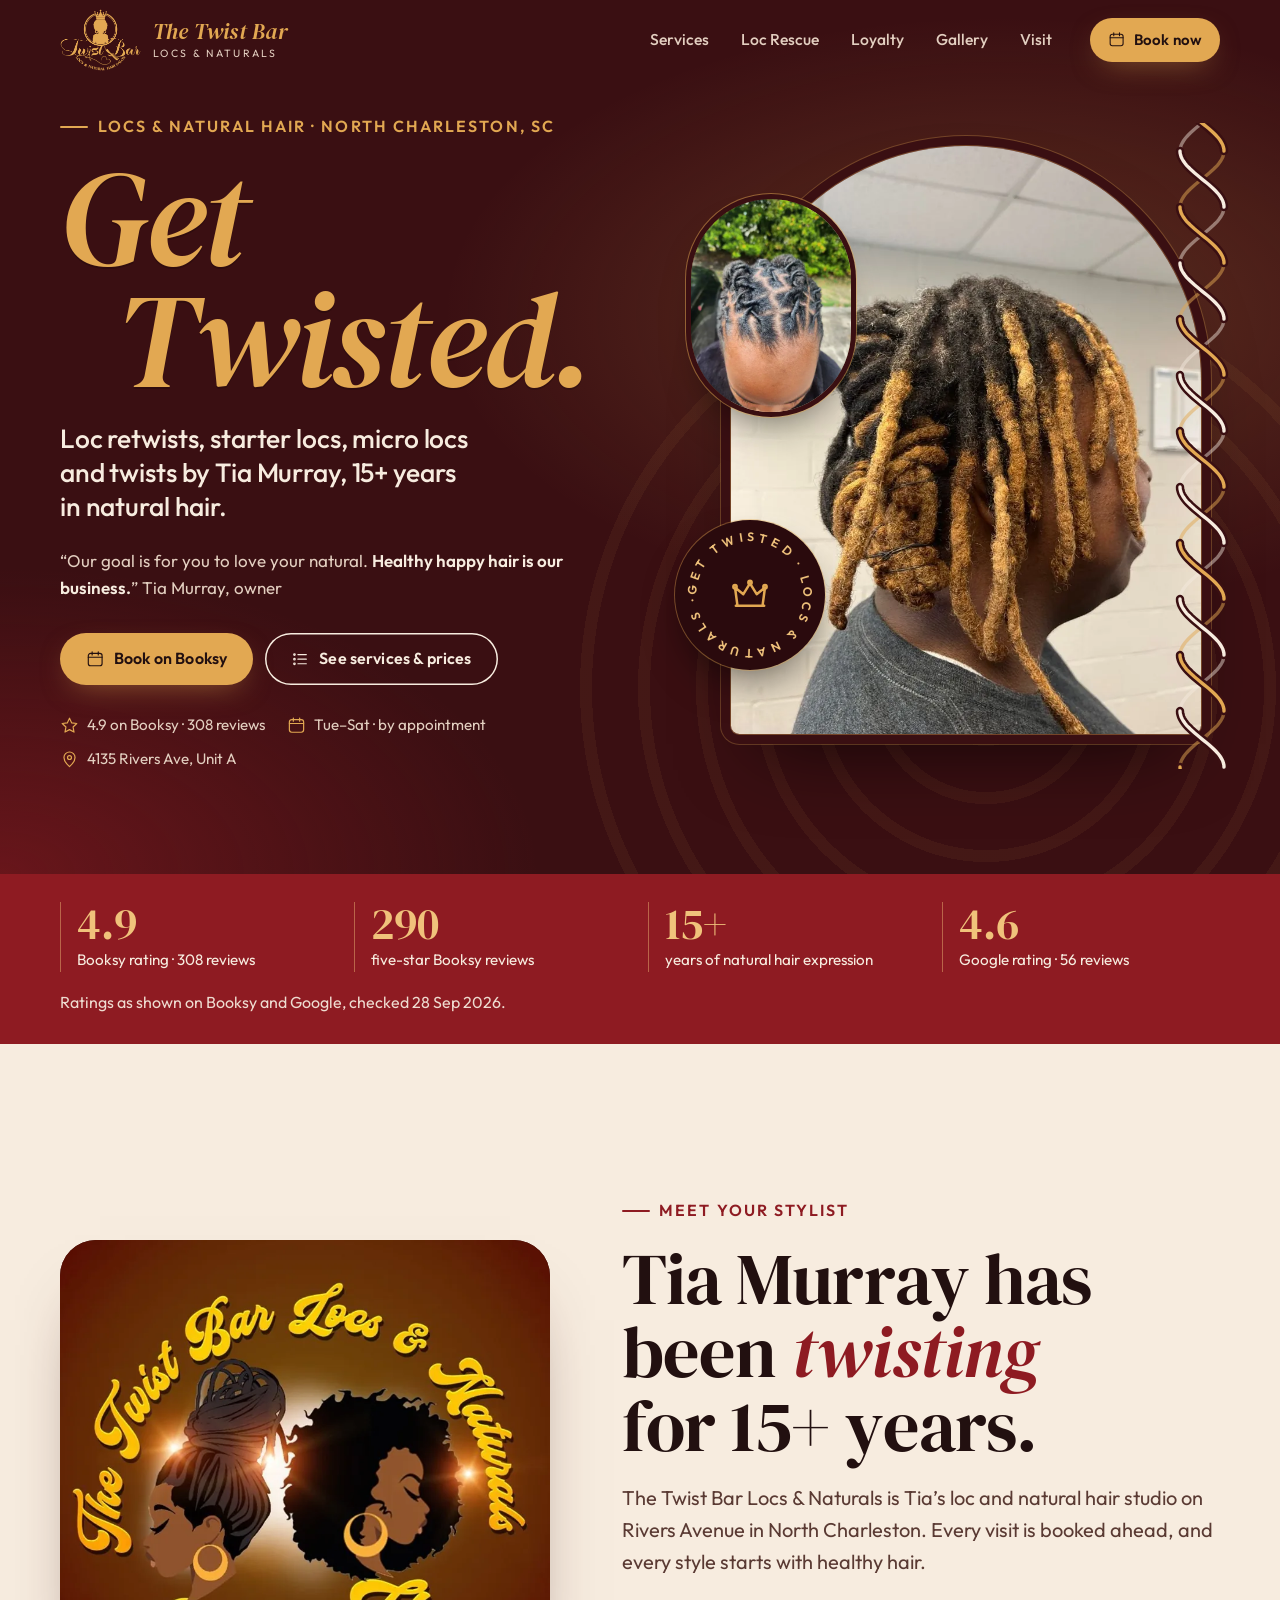
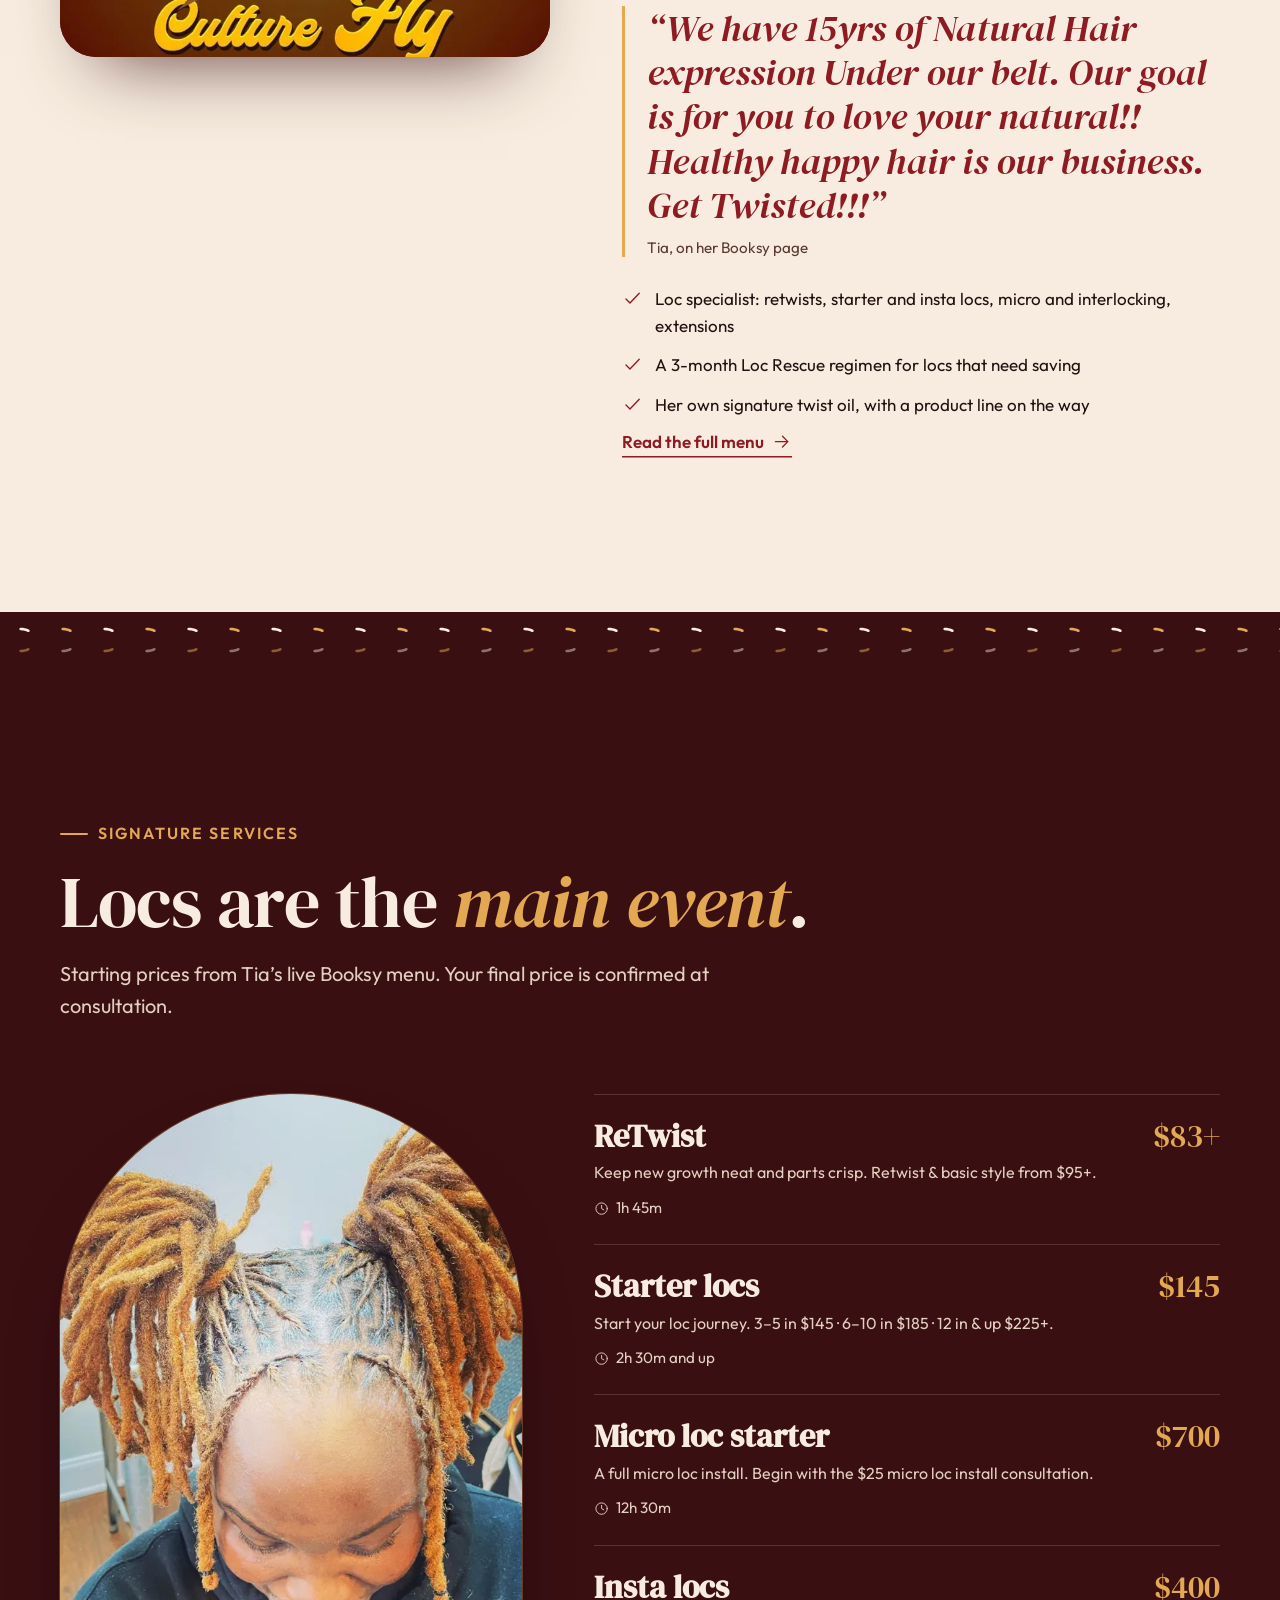
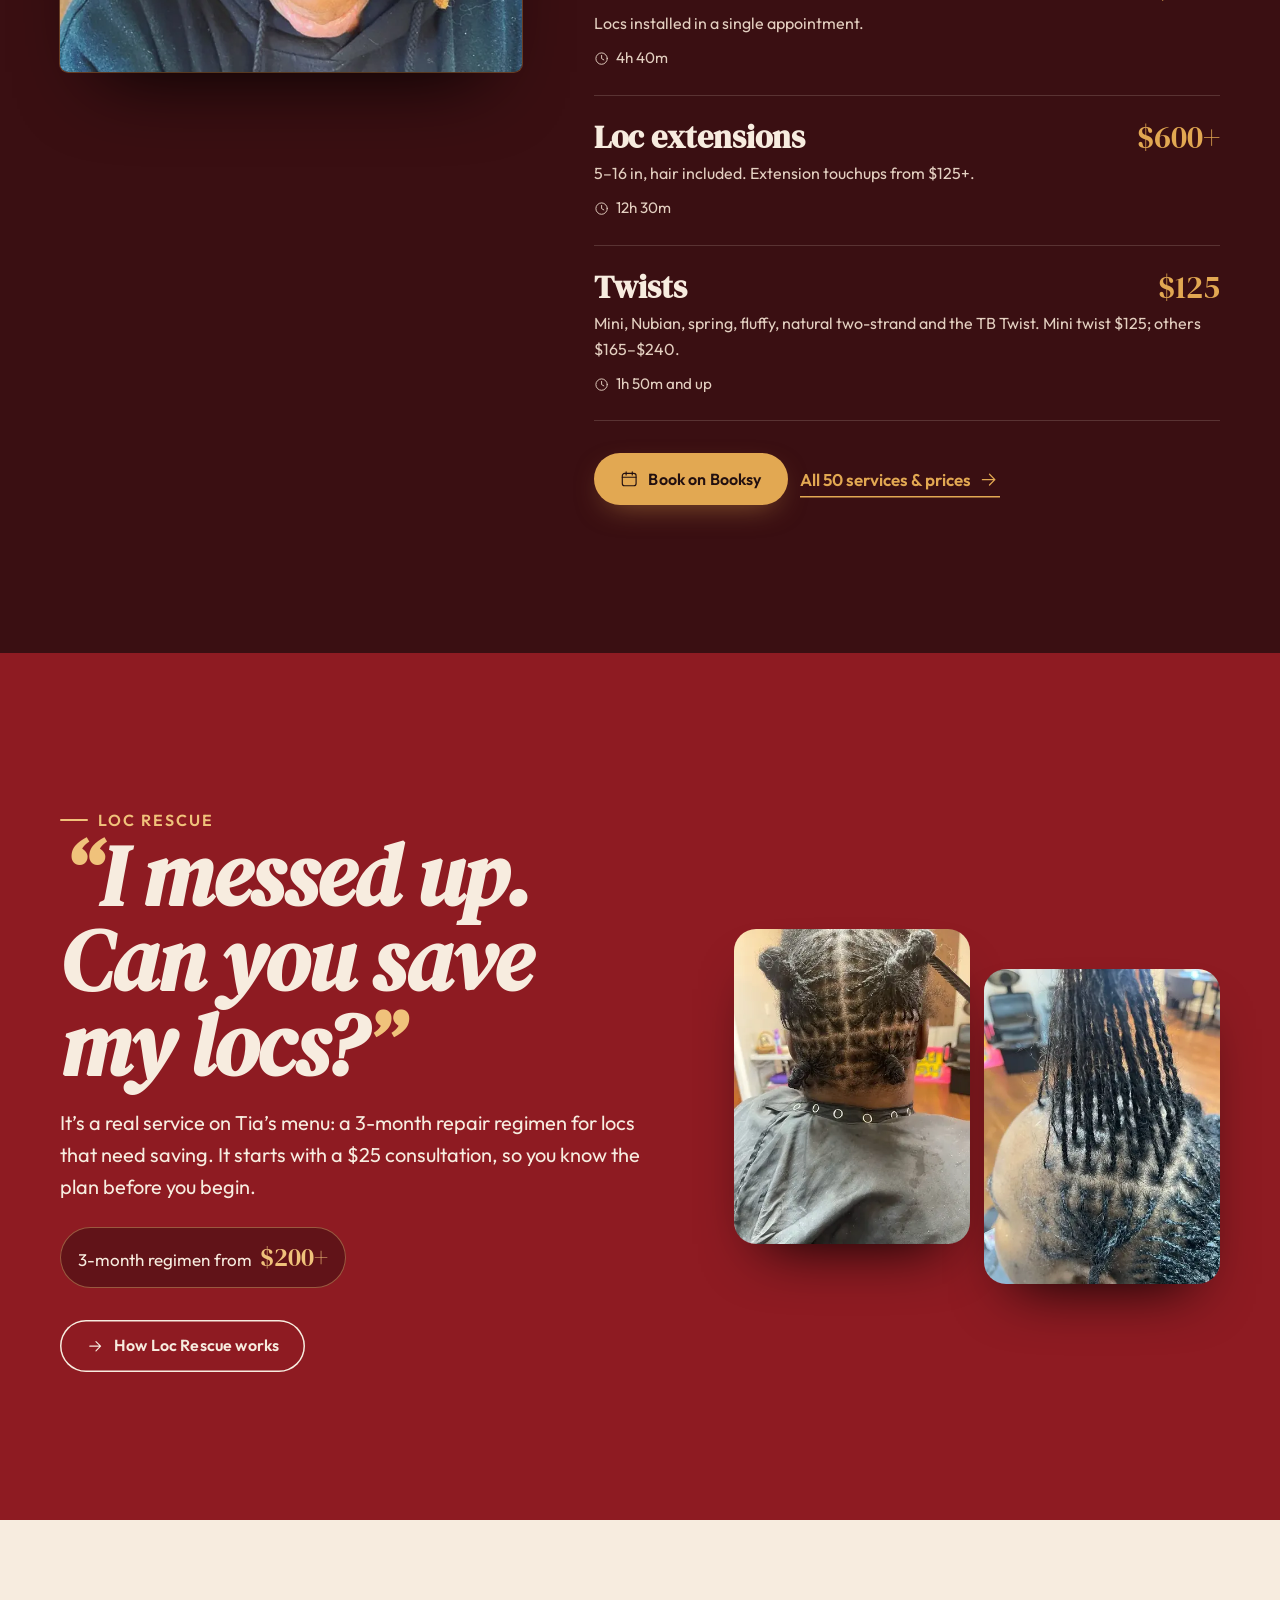
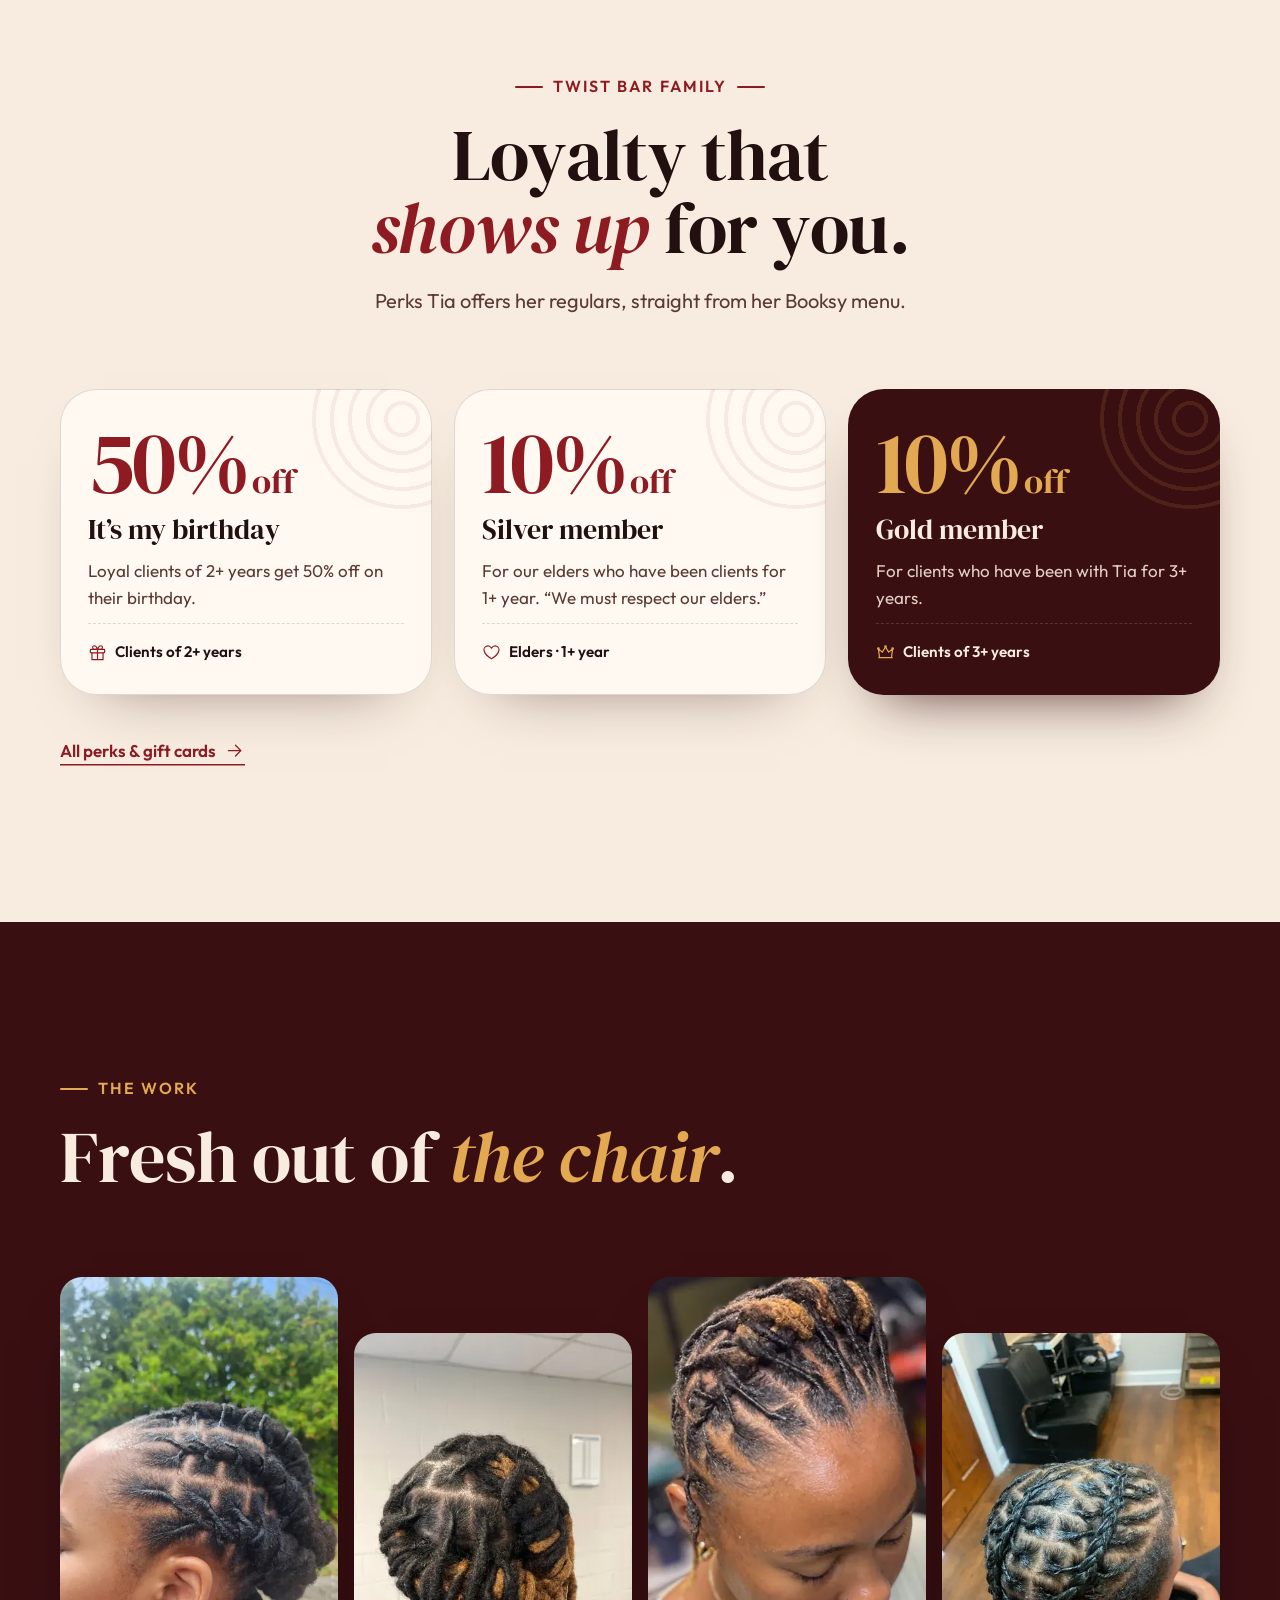
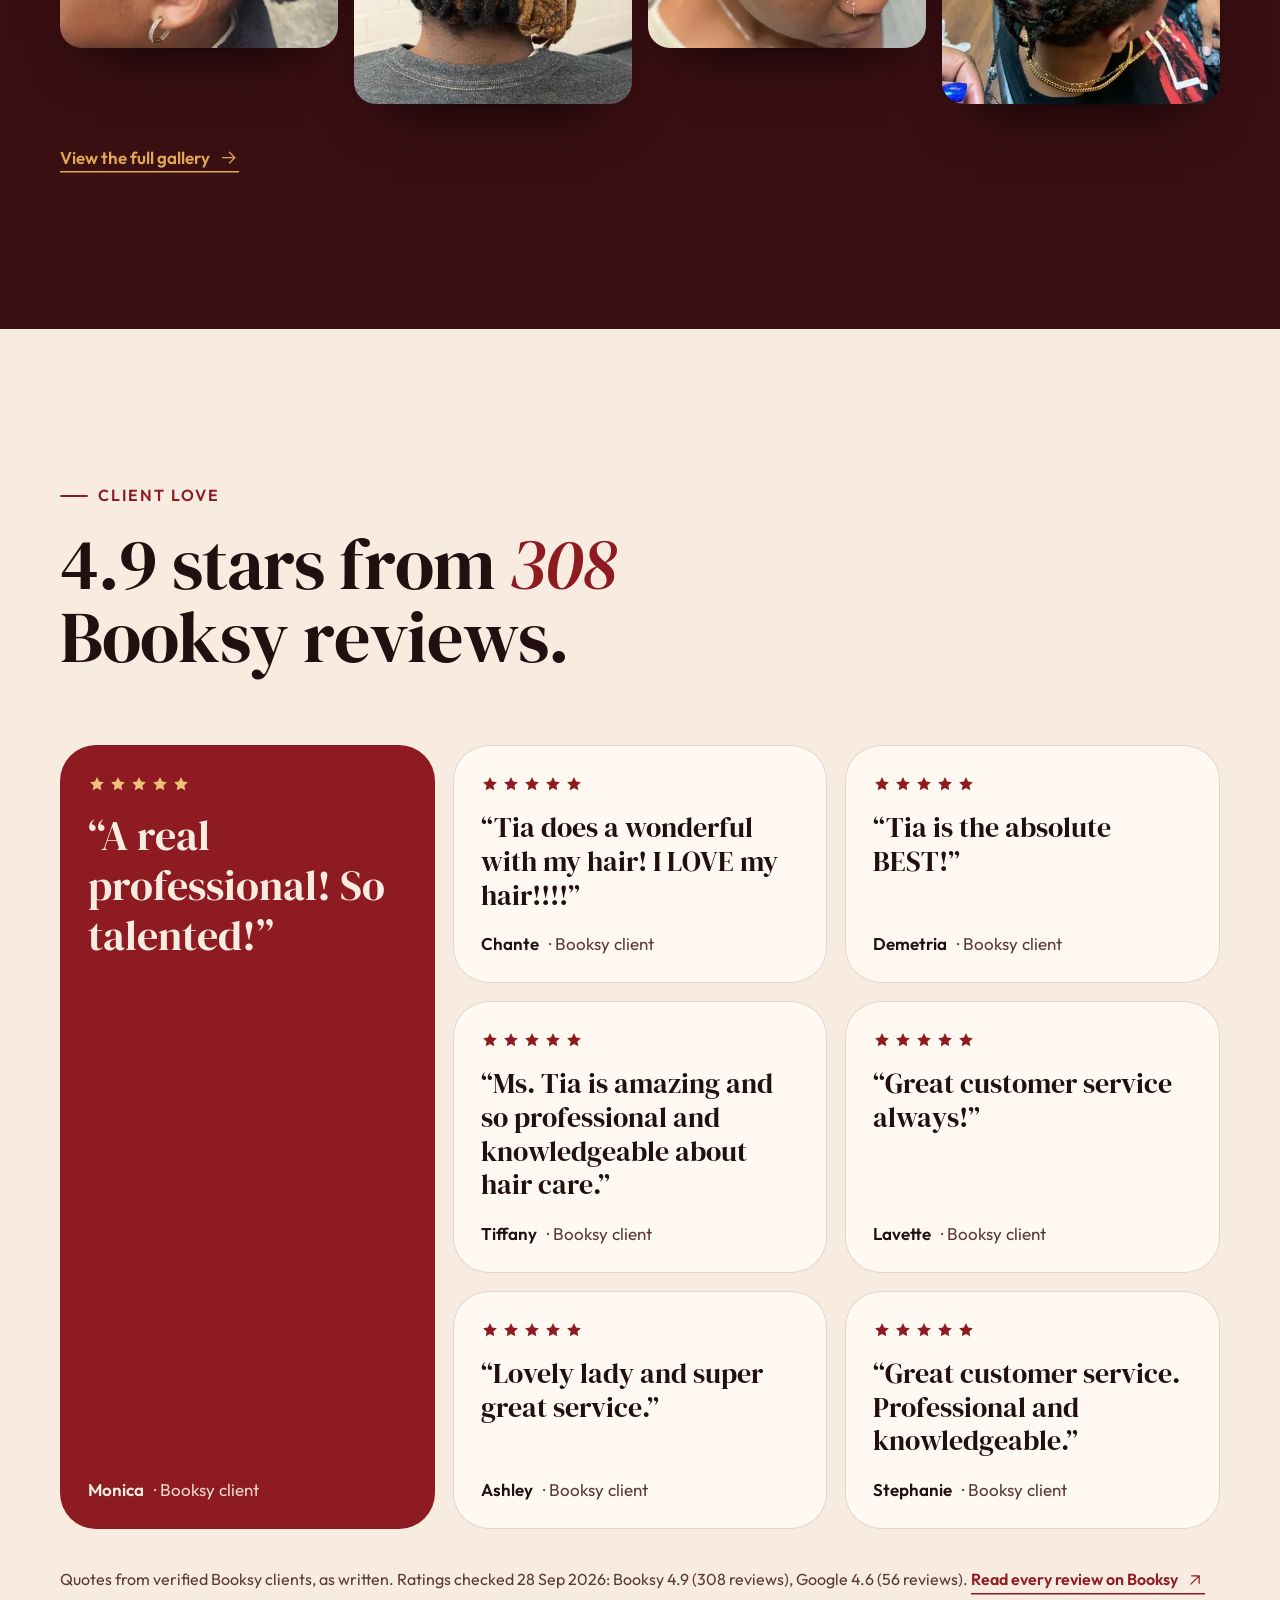
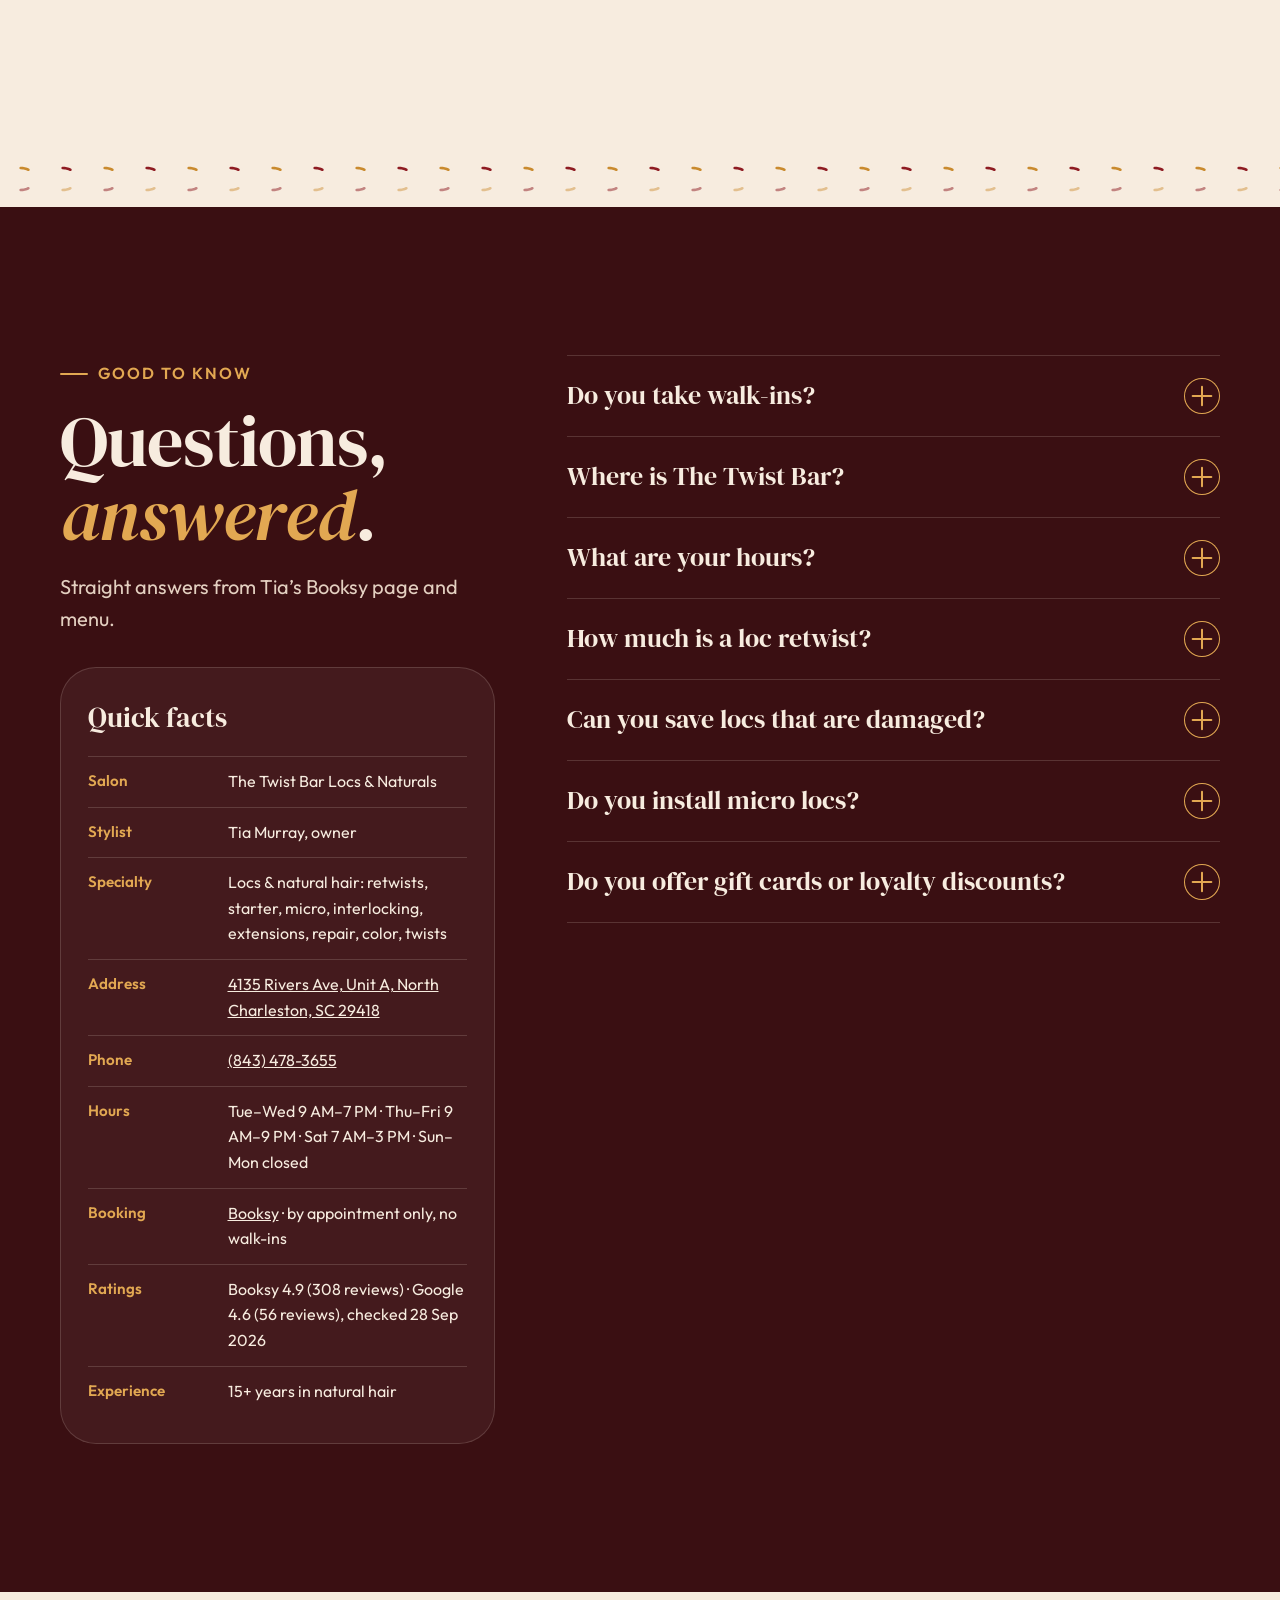
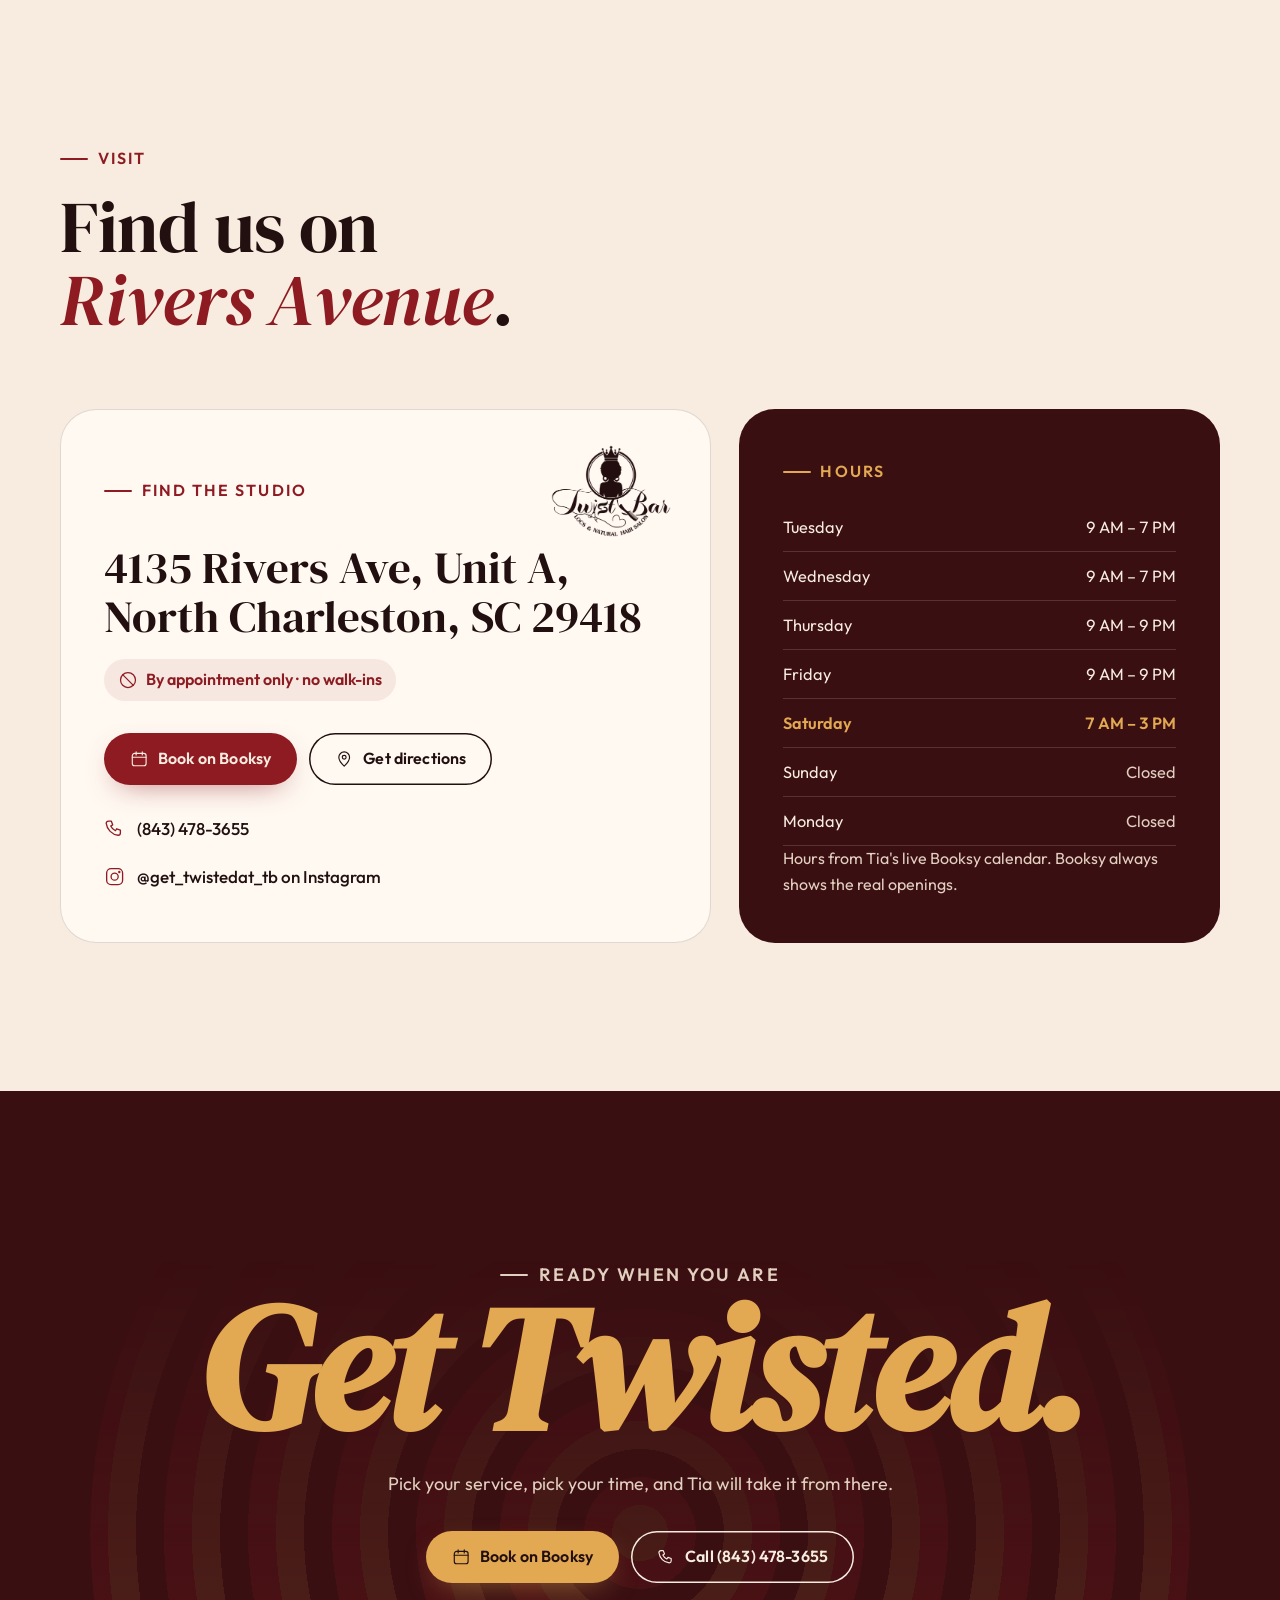
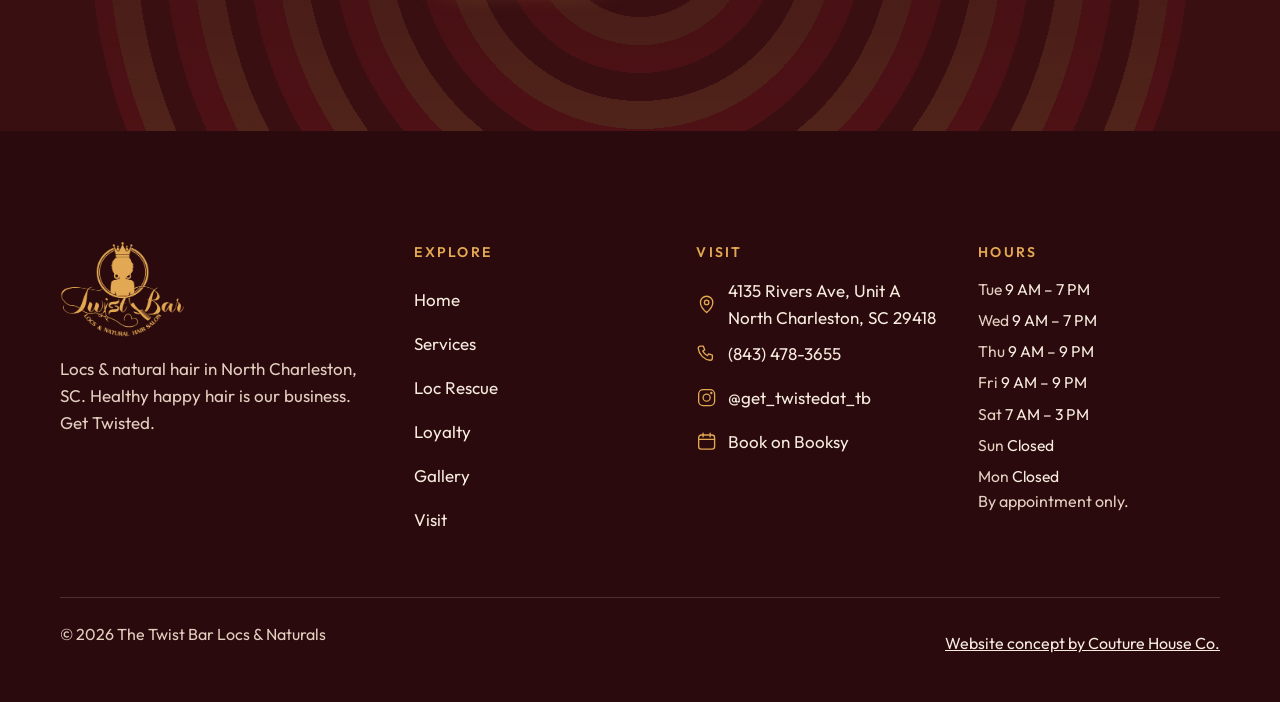
==== commit 8dd76223: "Add per-page Open Graph images and update social meta tags. Co-authored-by: Cursor <cursoragent@curs" ====
--- a/index.html
+++ b/index.html
@@ -12,18 +12,20 @@
 <meta property="og:type" content="website">
 <meta property="og:site_name" content="The Twist Bar Locs &amp; Naturals">
 <meta property="og:locale" content="en_US">
-<meta property="og:title" content="Loc Salon in North Charleston, SC | The Twist Bar">
+<meta property="og:title" content="The Twist Bar Locs &amp; Naturals | North Charleston">
 <meta property="og:description" content="Loc retwists, starter &amp; micro locs, loc repair and twists by Tia Murray in North Charleston, SC. 4.9 stars from 308 Booksy reviews. Book online.">
 <meta property="og:url" content="https://the-twist-bar-locs-naturals.netlify.app/">
-<meta property="og:image" content="https://the-twist-bar-locs-naturals.netlify.app/assets/img/share.jpg">
+<meta property="og:image" content="https://the-twist-bar-locs-naturals.netlify.app/assets/img/og/home.jpg">
+<meta property="og:image:secure_url" content="https://the-twist-bar-locs-naturals.netlify.app/assets/img/og/home.jpg">
 <meta property="og:image:width" content="1200">
 <meta property="og:image:height" content="630">
-<meta property="og:image:alt" content="The Twist Bar Locs &amp; Naturals: Get Twisted. Locs and natural hair in North Charleston, SC.">
+<meta property="og:image:type" content="image/jpeg">
+<meta property="og:image:alt" content="The Twist Bar Locs &amp; Naturals link preview: Get Twisted. Loc retwists, starter &amp; micro locs. 4.9 on Booksy · 308 reviews. Shown with client photos.">
 <meta name="twitter:card" content="summary_large_image">
-<meta name="twitter:title" content="Loc Salon in North Charleston, SC | The Twist Bar">
+<meta name="twitter:title" content="The Twist Bar Locs &amp; Naturals | North Charleston">
 <meta name="twitter:description" content="Loc retwists, starter &amp; micro locs, loc repair and twists by Tia Murray in North Charleston, SC. 4.9 stars from 308 Booksy reviews. Book online.">
-<meta name="twitter:image" content="https://the-twist-bar-locs-naturals.netlify.app/assets/img/share.jpg">
-<meta name="twitter:image:alt" content="The Twist Bar Locs &amp; Naturals: Get Twisted.">
+<meta name="twitter:image" content="https://the-twist-bar-locs-naturals.netlify.app/assets/img/og/home.jpg">
+<meta name="twitter:image:alt" content="The Twist Bar Locs &amp; Naturals link preview: Get Twisted. Loc retwists, starter &amp; micro locs. 4.9 on Booksy · 308 reviews. Shown with client photos.">
 <meta name="geo.region" content="US-SC">
 <meta name="geo.placename" content="North Charleston">
 <link rel="icon" href="assets/img/favicon.svg" type="image/svg+xml">
